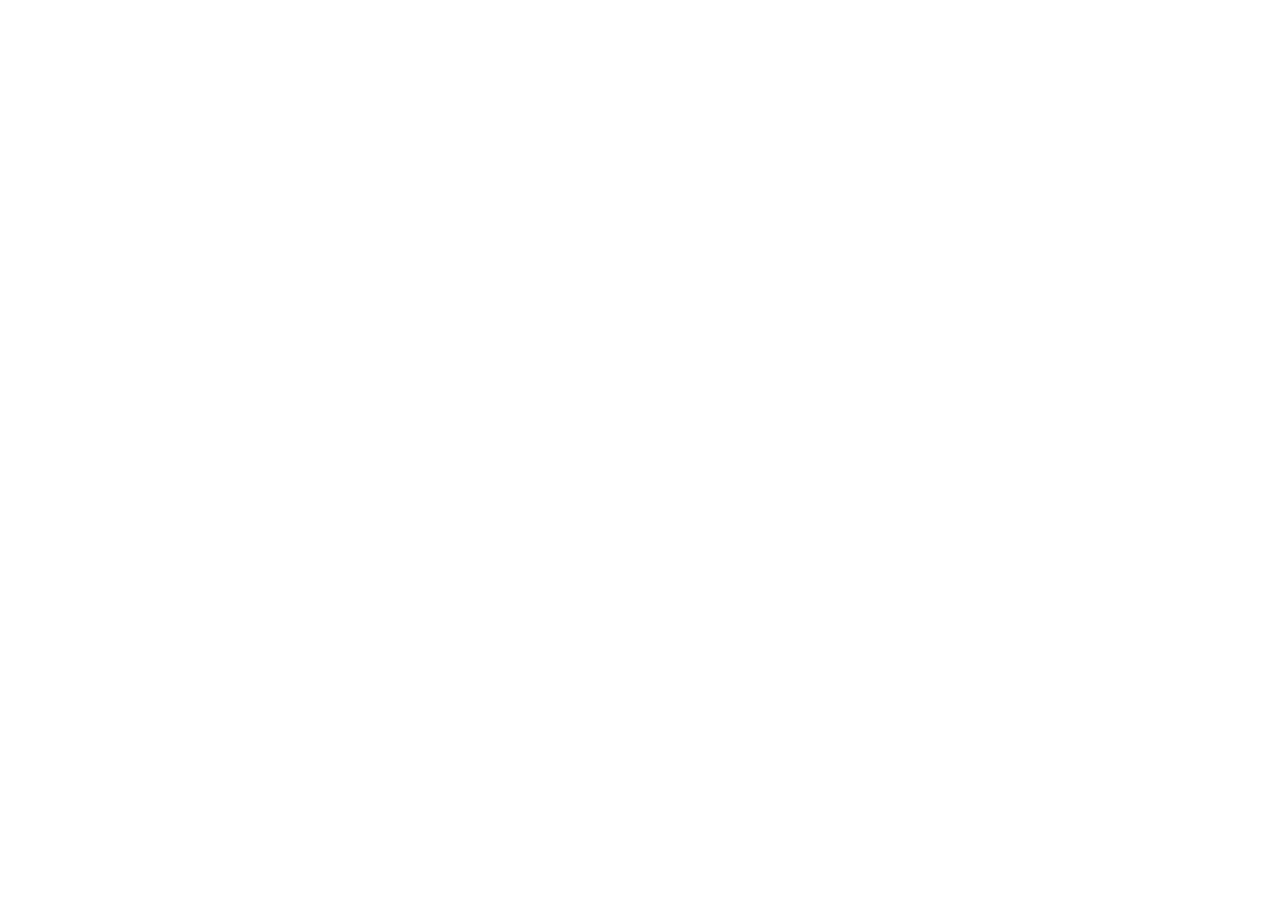
==== index.html @ fca508fa "init" ====
<!DOCTYPE html>
<html lang="en">
<head>
    <meta charset="UTF-8">
    <meta name="viewport" content="width=device-width, initial-scale=1.0">
    <title>NY Events</title>
</head>
<body>
    
</body>
</html>
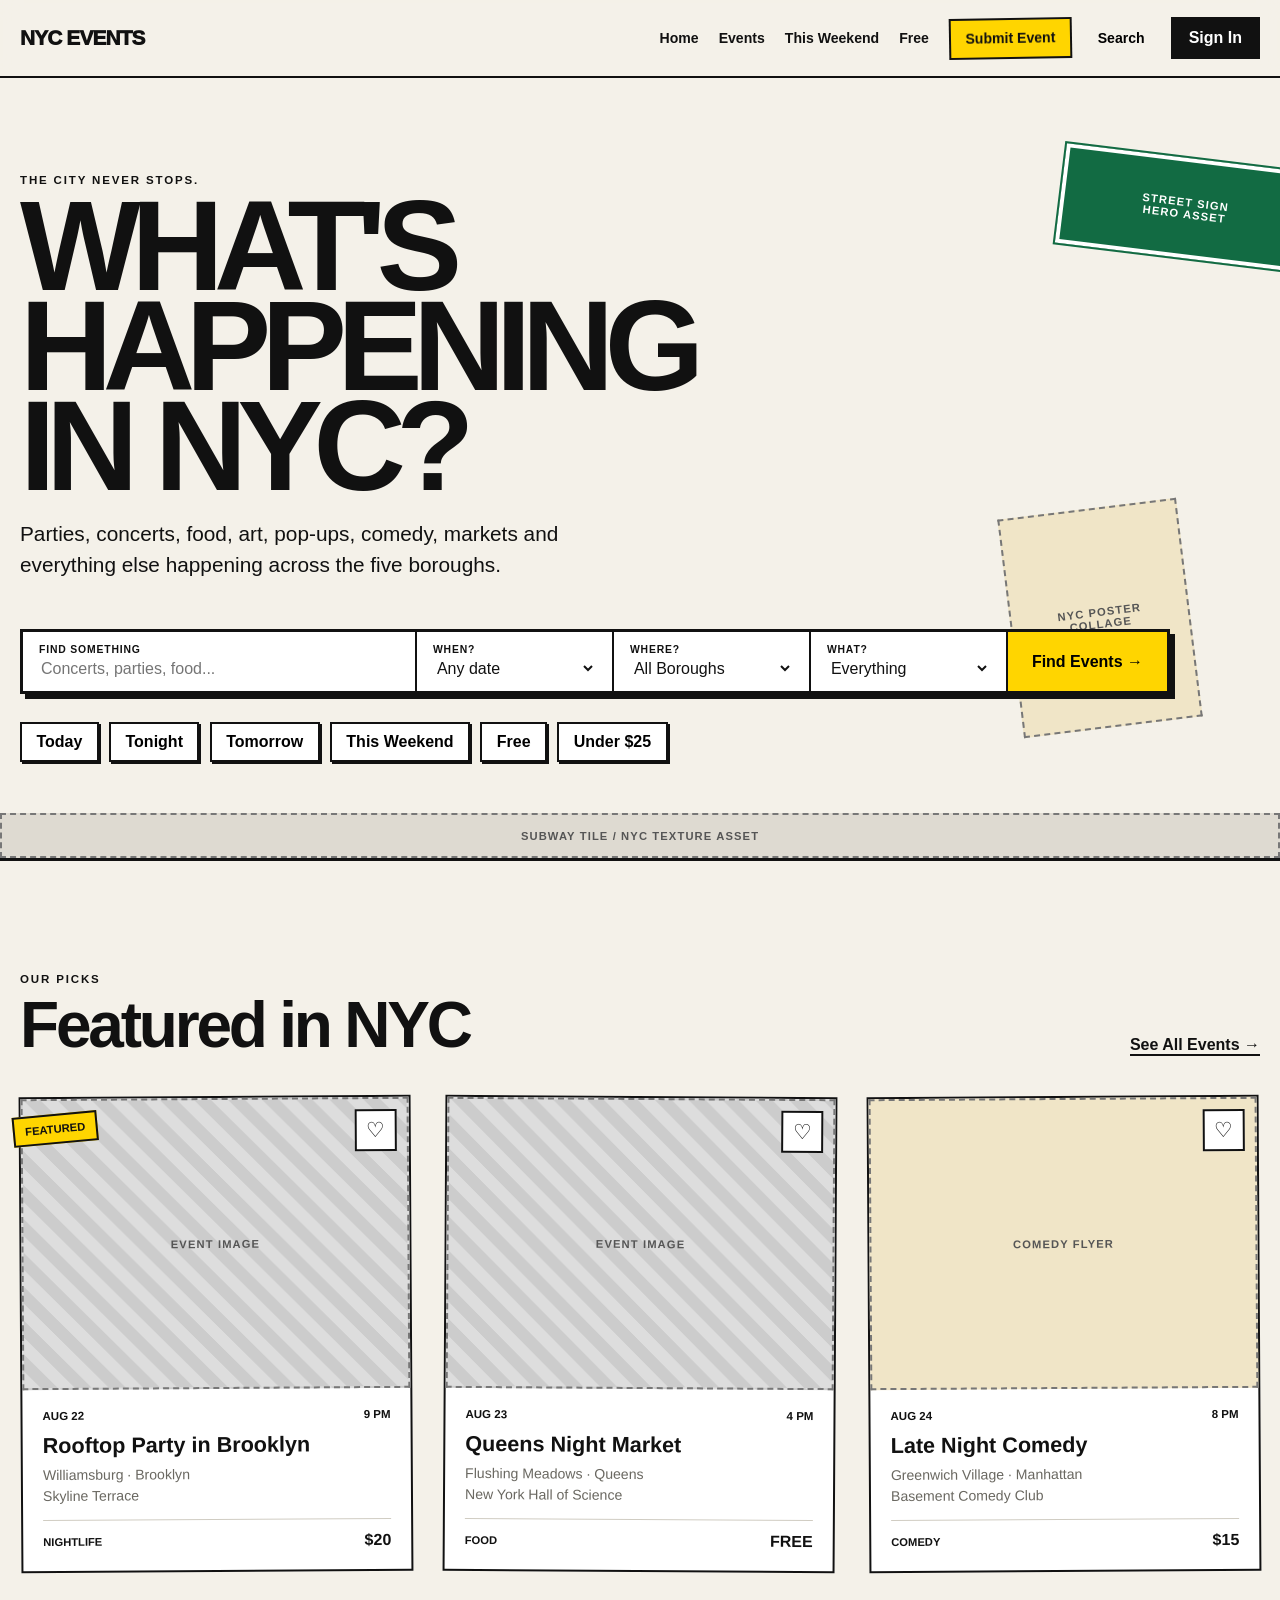
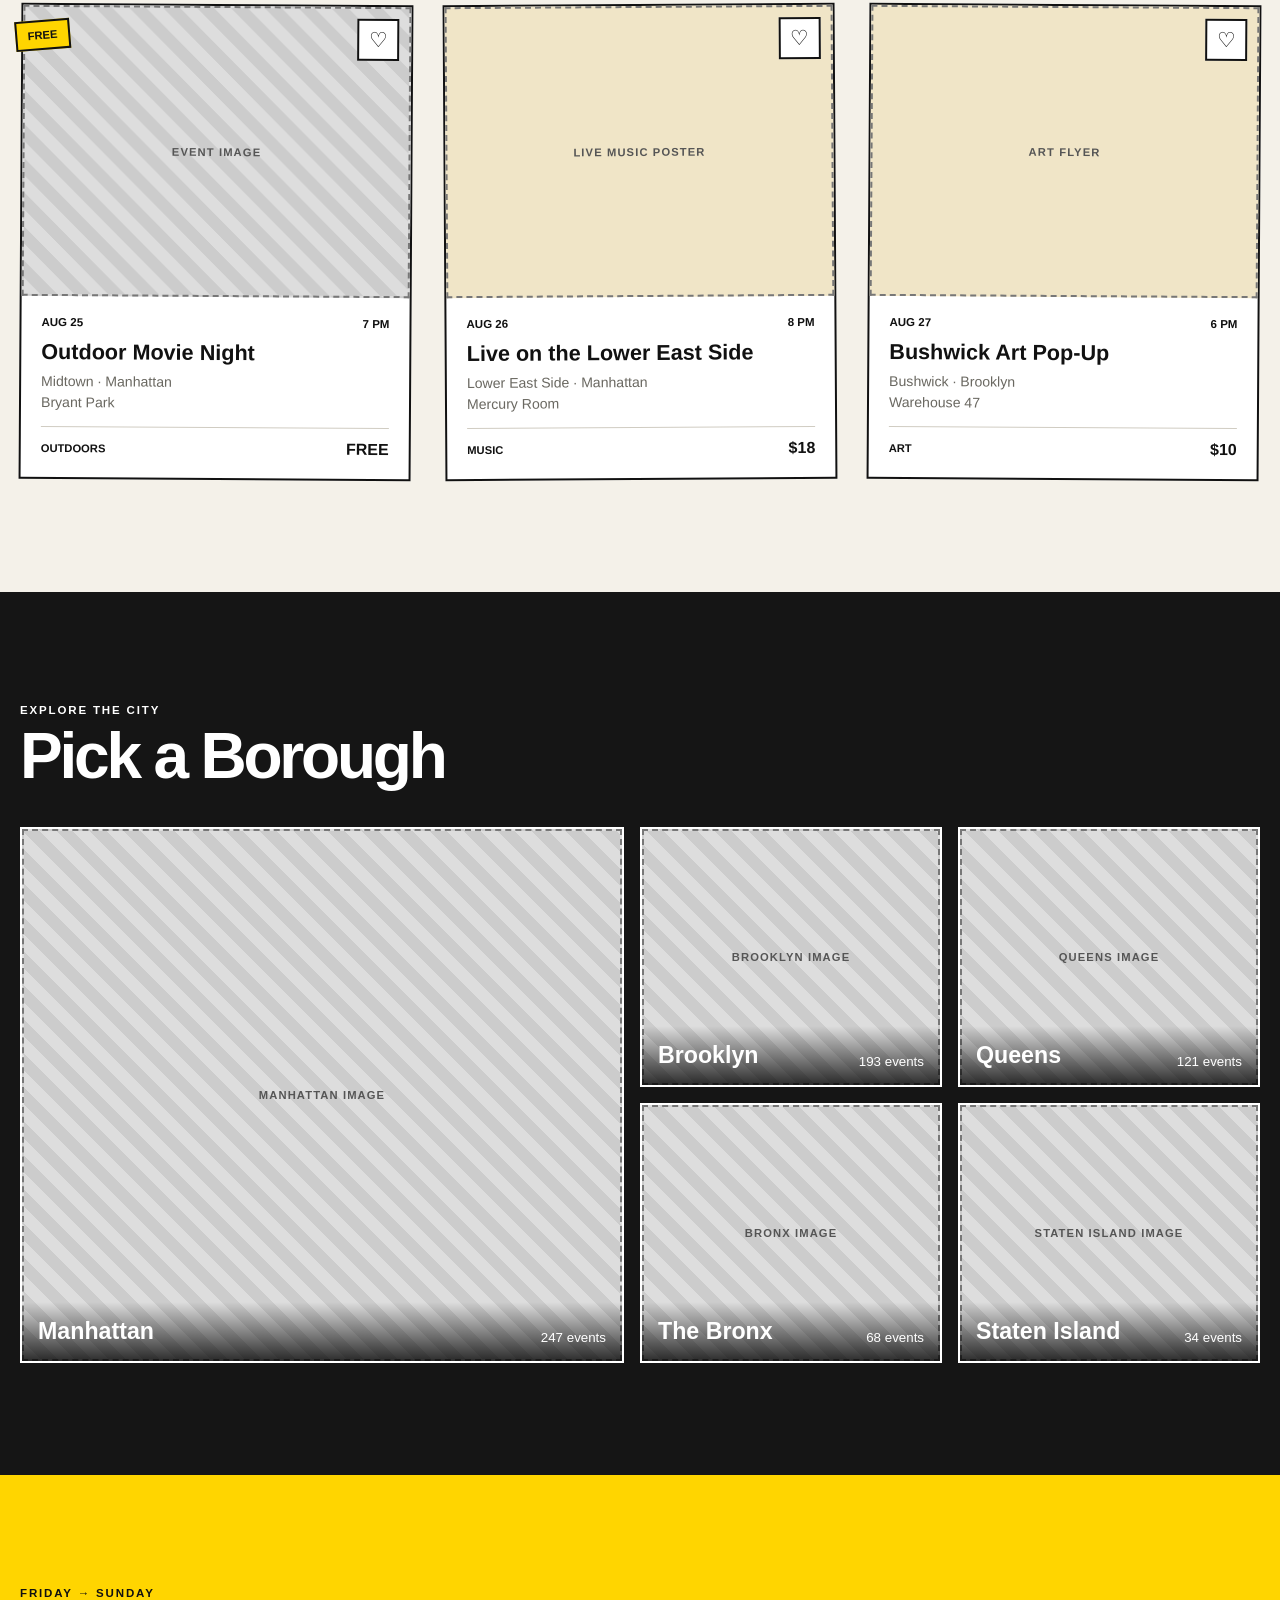
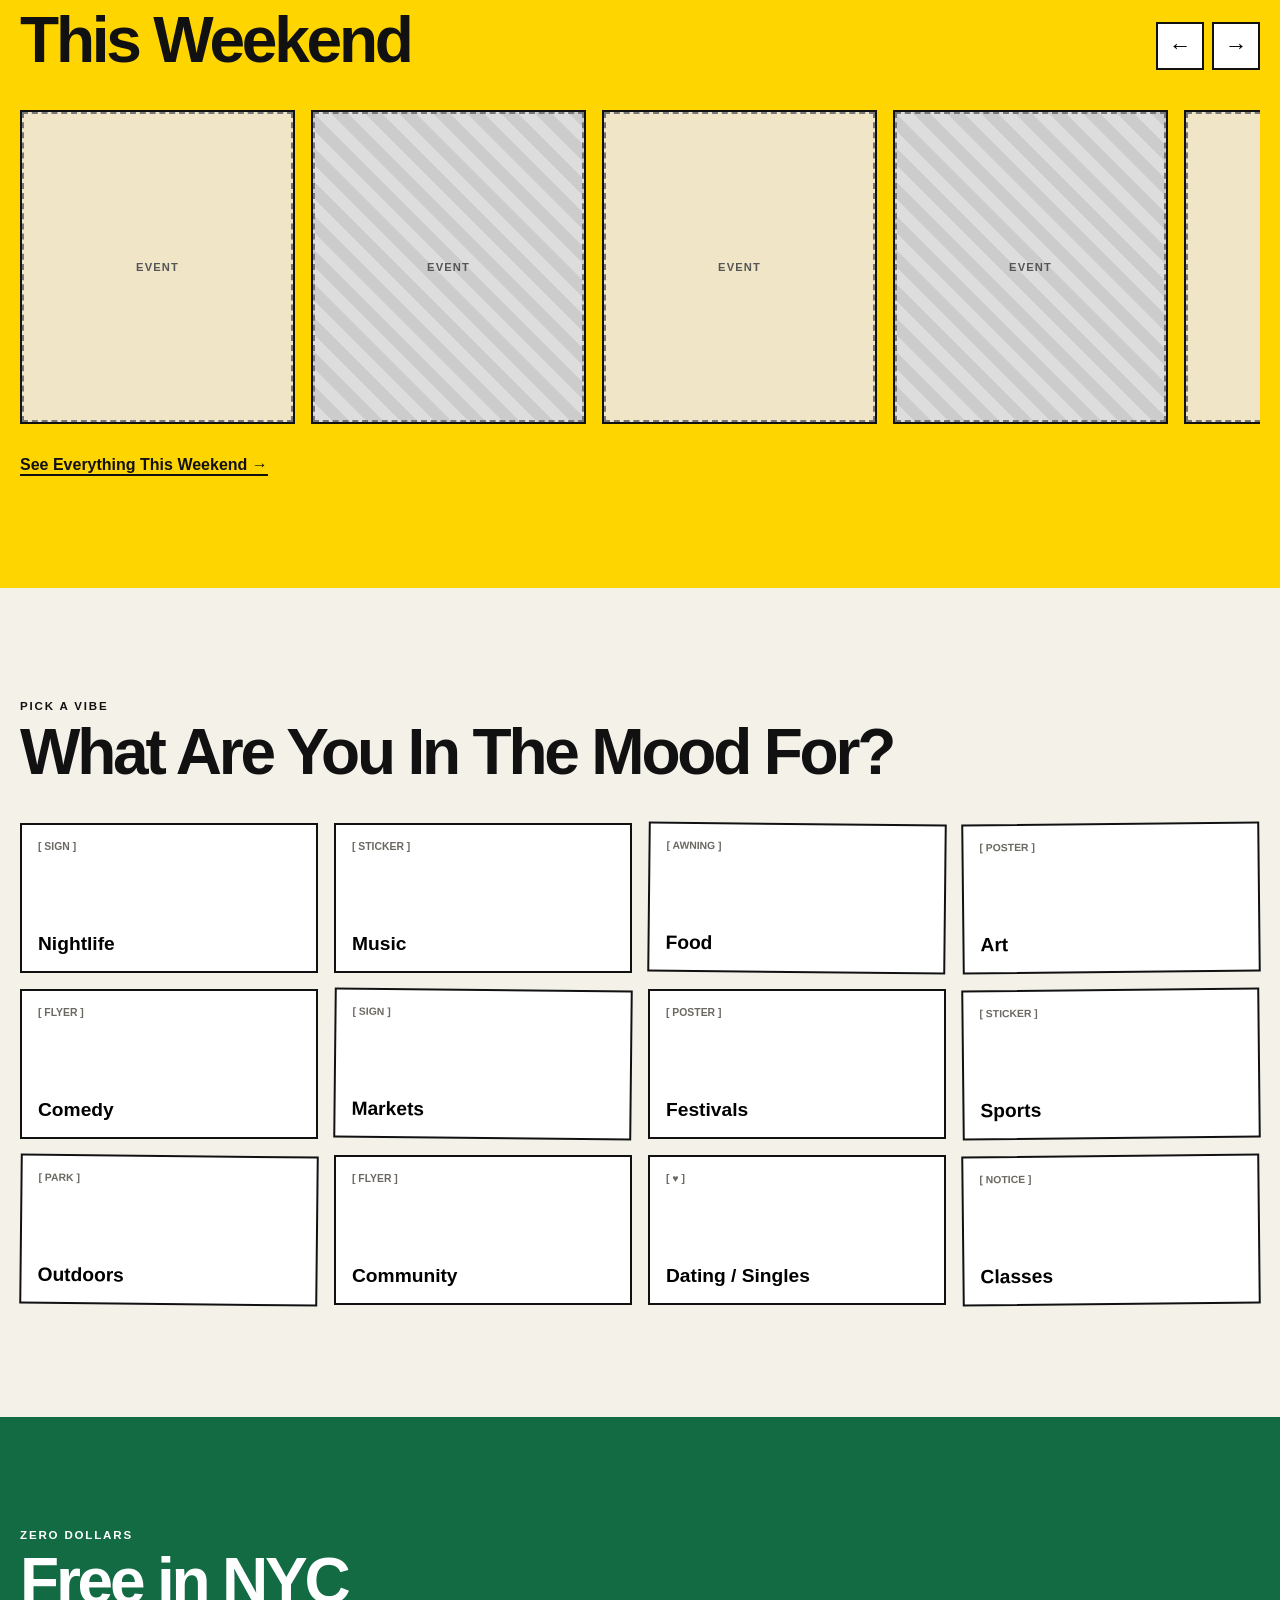
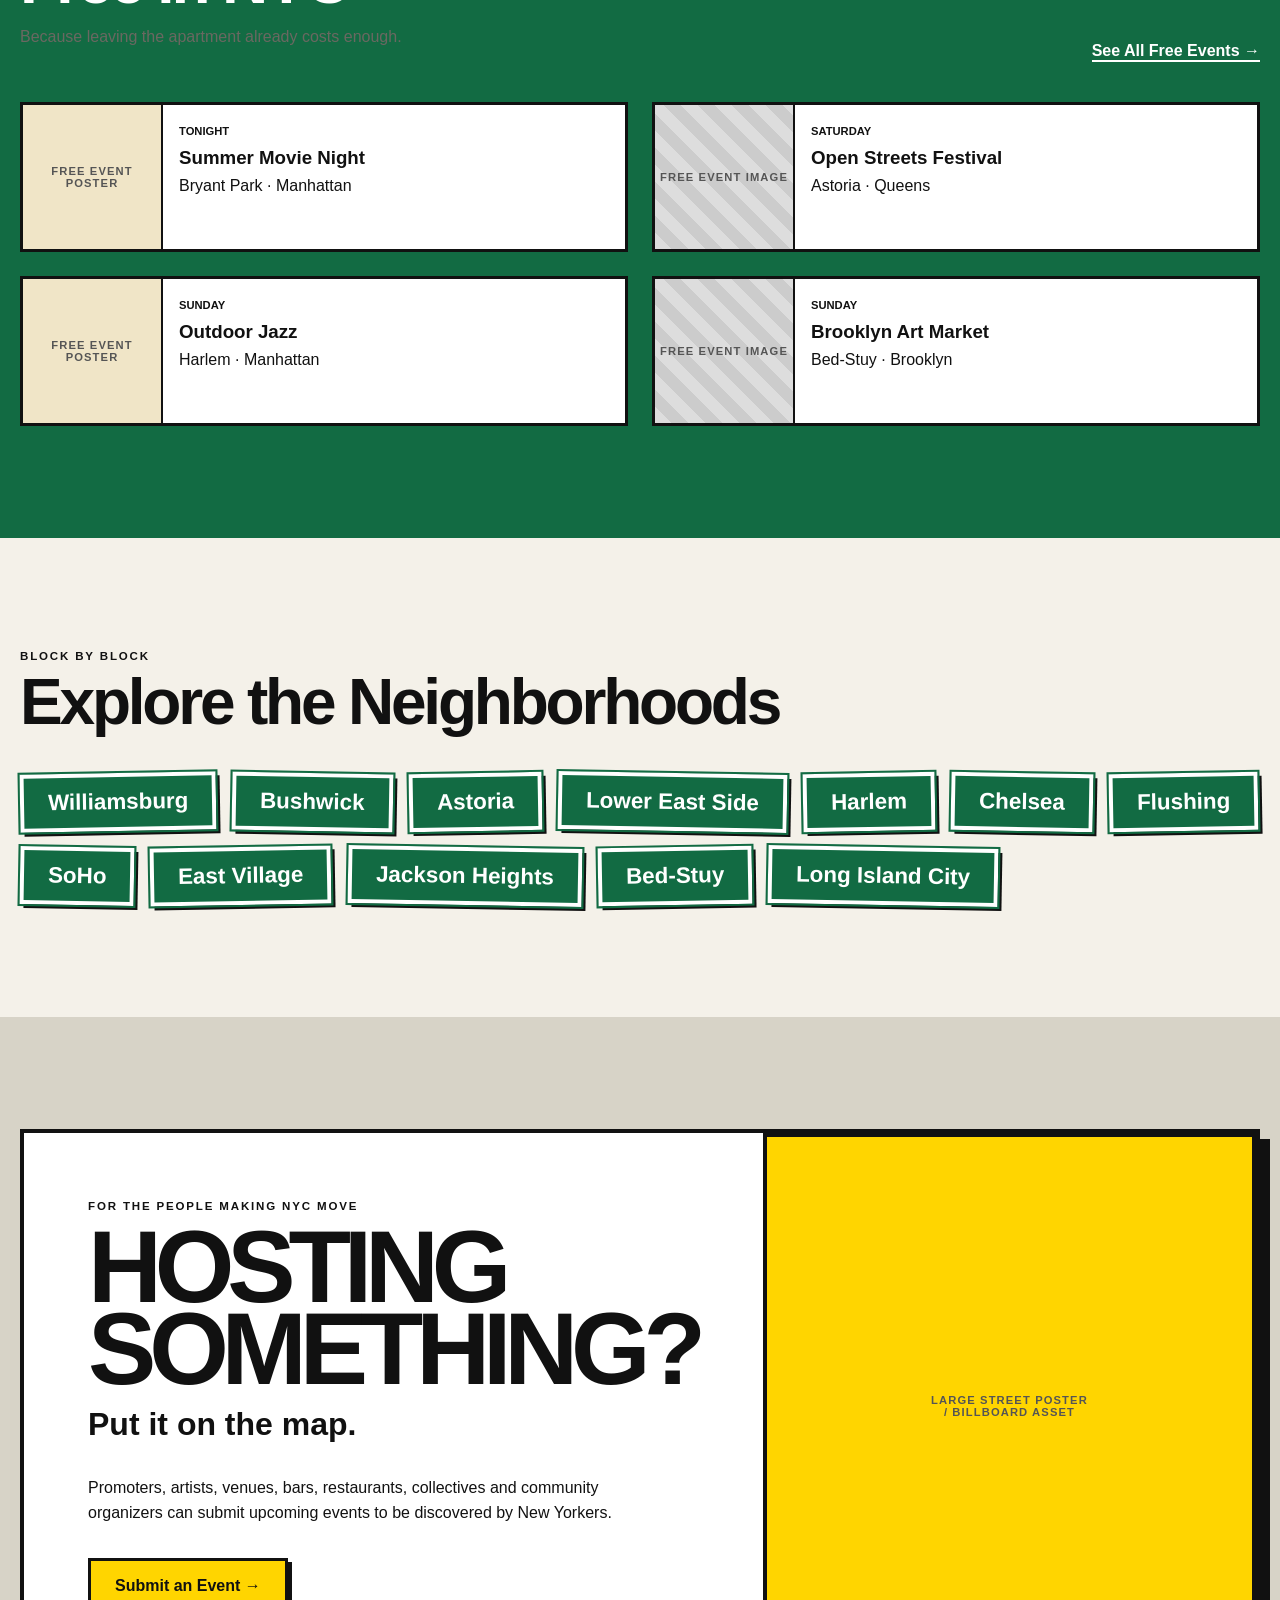
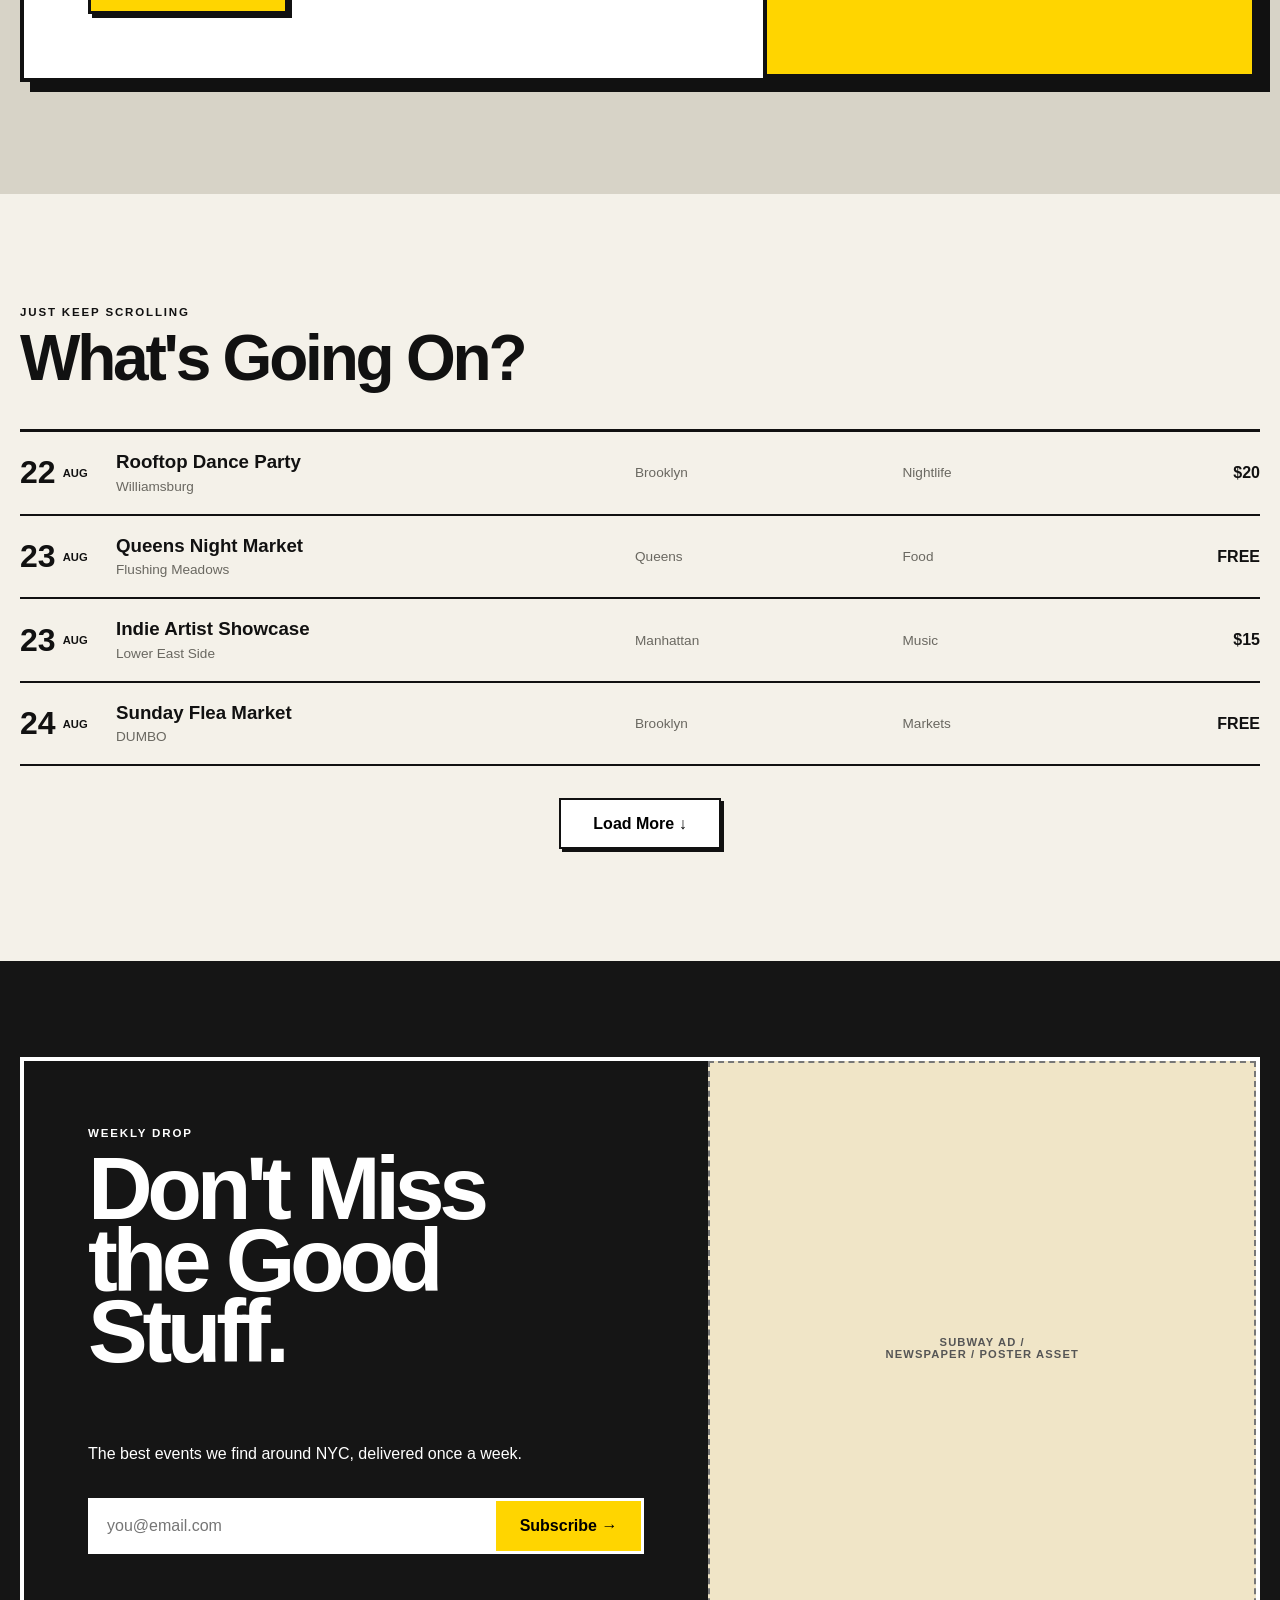
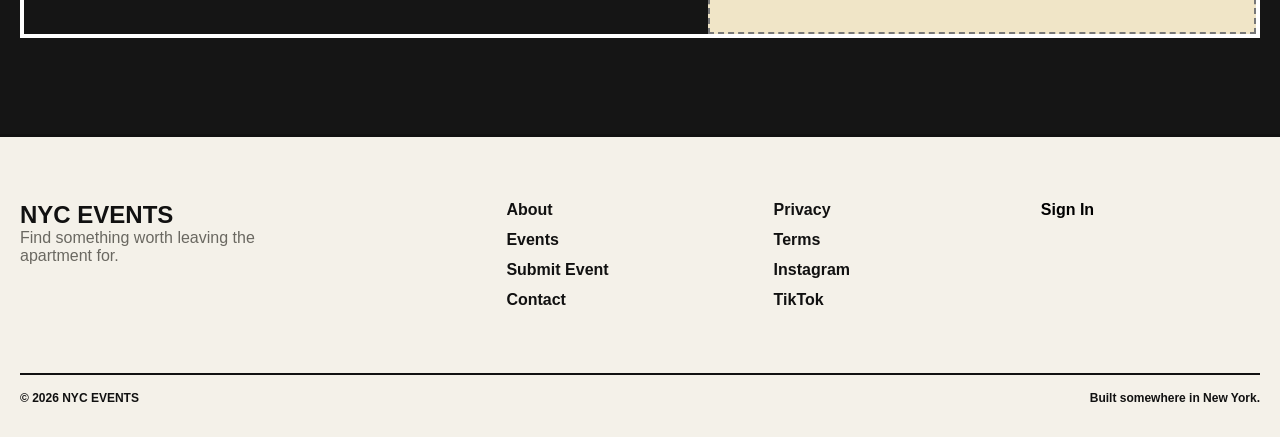
==== commit 247901a0: "wireframe v1" ====
--- a/index.html
+++ b/index.html
@@ -1,11 +1,1250 @@
 <!DOCTYPE html>
 <html lang="en">
 <head>
-    <meta charset="UTF-8">
-    <meta name="viewport" content="width=device-width, initial-scale=1.0">
-    <title>NY Events</title>
+  <meta charset="UTF-8" />
+  <meta name="viewport" content="width=device-width, initial-scale=1.0" />
+  <meta
+    name="description"
+    content="Discover events happening across New York City."
+  />
+  <title>NYC Events</title>
+
+  <link rel="stylesheet" href="styles.css" />
 </head>
+
 <body>
-    
+
+  <!-- =========================================
+       HEADER
+  ========================================== -->
+
+  <header class="site-header">
+    <div class="container header-inner">
+
+      <a href="#" class="site-name">NYC EVENTS</a>
+
+      <button
+        class="mobile-menu-toggle"
+        id="mobileMenuToggle"
+        aria-label="Open navigation"
+        aria-expanded="false"
+      >
+        ☰
+      </button>
+
+      <nav class="main-nav" id="mainNav" aria-label="Main navigation">
+        <a href="#" class="nav-link">Home</a>
+        <a href="#featured" class="nav-link">Events</a>
+        <a href="#weekend" class="nav-link">This Weekend</a>
+        <a href="#free-events" class="nav-link">Free</a>
+
+        <a href="#submit-event" class="nav-link nav-submit">
+          Submit Event
+        </a>
+
+        <button class="nav-button search-nav-button" type="button">
+          Search
+        </button>
+
+        <!-- FUTURE: Connect to Supabase authentication -->
+        <button id="signInButton" class="auth-button sign-in-button">
+          Sign In
+        </button>
+
+        <button id="logoutButton" class="auth-button logout-button hidden">
+          Log Out
+        </button>
+
+        <button
+          id="profileButton"
+          class="profile-placeholder hidden"
+          aria-label="Profile"
+        >
+          JB
+        </button>
+      </nav>
+
+    </div>
+  </header>
+
+
+  <main>
+
+    <!-- =========================================
+         HERO
+    ========================================== -->
+
+    <section class="hero">
+
+      <div class="hero-decoration hero-decoration-left">
+        <div class="asset-placeholder asset-placeholder--street-sign">
+          STREET SIGN
+          <span>HERO ASSET</span>
+        </div>
+      </div>
+
+      <div class="hero-decoration hero-decoration-right">
+        <div class="asset-placeholder asset-placeholder--poster">
+          NYC POSTER
+          <span>COLLAGE</span>
+        </div>
+      </div>
+
+      <div class="container hero-content">
+
+        <p class="eyebrow">THE CITY NEVER STOPS.</p>
+
+        <h1>What's Happening<br />in NYC?</h1>
+
+        <p class="hero-description">
+          Parties, concerts, food, art, pop-ups, comedy,
+          markets and everything else happening across
+          the five boroughs.
+        </p>
+
+        <form class="event-search" id="eventSearchForm">
+
+          <div class="search-field search-main">
+            <label for="eventSearch">Find something</label>
+
+            <input
+              type="search"
+              id="eventSearch"
+              placeholder="Concerts, parties, food..."
+            />
+          </div>
+
+          <div class="search-field">
+            <label for="dateFilter">When?</label>
+
+            <select id="dateFilter">
+              <option value="">Any date</option>
+              <option value="today">Today</option>
+              <option value="tonight">Tonight</option>
+              <option value="tomorrow">Tomorrow</option>
+              <option value="weekend">This Weekend</option>
+            </select>
+          </div>
+
+          <div class="search-field">
+            <label for="boroughFilter">Where?</label>
+
+            <select id="boroughFilter">
+              <option value="">All Boroughs</option>
+              <option value="manhattan">Manhattan</option>
+              <option value="brooklyn">Brooklyn</option>
+              <option value="queens">Queens</option>
+              <option value="bronx">The Bronx</option>
+              <option value="staten island">Staten Island</option>
+            </select>
+          </div>
+
+          <div class="search-field">
+            <label for="categoryFilter">What?</label>
+
+            <select id="categoryFilter">
+              <option value="">Everything</option>
+              <option value="music">Music</option>
+              <option value="nightlife">Nightlife</option>
+              <option value="food">Food</option>
+              <option value="art">Art</option>
+              <option value="comedy">Comedy</option>
+              <option value="markets">Markets</option>
+            </select>
+          </div>
+
+          <button class="search-submit" type="submit">
+            Find Events →
+          </button>
+
+        </form>
+
+        <div class="quick-filters" aria-label="Quick filters">
+
+          <button class="quick-filter" data-filter="today">
+            Today
+          </button>
+
+          <button class="quick-filter" data-filter="tonight">
+            Tonight
+          </button>
+
+          <button class="quick-filter" data-filter="tomorrow">
+            Tomorrow
+          </button>
+
+          <button class="quick-filter" data-filter="weekend">
+            This Weekend
+          </button>
+
+          <button class="quick-filter" data-filter="free">
+            Free
+          </button>
+
+          <button class="quick-filter" data-filter="under25">
+            Under $25
+          </button>
+
+        </div>
+
+      </div>
+
+      <div class="hero-bottom-placeholder">
+        <div class="asset-placeholder asset-placeholder--subway">
+          SUBWAY TILE / NYC TEXTURE ASSET
+        </div>
+      </div>
+
+    </section>
+
+
+    <!-- =========================================
+         FEATURED EVENTS
+    ========================================== -->
+
+    <section class="section" id="featured">
+
+      <div class="container">
+
+        <div class="section-header">
+          <div>
+            <p class="eyebrow">OUR PICKS</p>
+            <h2>Featured in NYC</h2>
+          </div>
+
+          <a href="#" class="section-link">
+            See All Events →
+          </a>
+        </div>
+
+        <div class="event-grid">
+
+          <article
+            class="event-card"
+            data-category="nightlife"
+            data-borough="brooklyn"
+          >
+
+            <div class="event-card-image">
+
+              <div class="asset-placeholder asset-placeholder--photo">
+                EVENT IMAGE
+              </div>
+
+              <span class="featured-sticker">
+                FEATURED
+              </span>
+
+              <button
+                class="save-button"
+                aria-label="Save Rooftop Party"
+              >
+                ♡
+              </button>
+
+            </div>
+
+            <div class="event-card-content">
+
+              <div class="event-date-row">
+                <span class="event-date">AUG 22</span>
+                <span class="event-time">9 PM</span>
+              </div>
+
+              <h3>Rooftop Party in Brooklyn</h3>
+
+              <p class="event-location">
+                Williamsburg · Brooklyn
+              </p>
+
+              <p class="event-venue">
+                Skyline Terrace
+              </p>
+
+              <div class="event-card-footer">
+                <span class="event-category">Nightlife</span>
+                <span class="event-price">$20</span>
+              </div>
+
+            </div>
+
+          </article>
+
+
+          <article
+            class="event-card"
+            data-category="food"
+            data-borough="queens"
+          >
+
+            <div class="event-card-image">
+
+              <div class="asset-placeholder asset-placeholder--photo">
+                EVENT IMAGE
+              </div>
+
+              <button
+                class="save-button"
+                aria-label="Save Queens Night Market"
+              >
+                ♡
+              </button>
+
+            </div>
+
+            <div class="event-card-content">
+
+              <div class="event-date-row">
+                <span class="event-date">AUG 23</span>
+                <span class="event-time">4 PM</span>
+              </div>
+
+              <h3>Queens Night Market</h3>
+
+              <p class="event-location">
+                Flushing Meadows · Queens
+              </p>
+
+              <p class="event-venue">
+                New York Hall of Science
+              </p>
+
+              <div class="event-card-footer">
+                <span class="event-category">Food</span>
+                <span class="event-price">FREE</span>
+              </div>
+
+            </div>
+
+          </article>
+
+
+          <article
+            class="event-card"
+            data-category="comedy"
+            data-borough="manhattan"
+          >
+
+            <div class="event-card-image">
+
+              <div class="asset-placeholder asset-placeholder--poster">
+                COMEDY FLYER
+              </div>
+
+              <button class="save-button" aria-label="Save Comedy Show">
+                ♡
+              </button>
+
+            </div>
+
+            <div class="event-card-content">
+
+              <div class="event-date-row">
+                <span class="event-date">AUG 24</span>
+                <span class="event-time">8 PM</span>
+              </div>
+
+              <h3>Late Night Comedy</h3>
+
+              <p class="event-location">
+                Greenwich Village · Manhattan
+              </p>
+
+              <p class="event-venue">
+                Basement Comedy Club
+              </p>
+
+              <div class="event-card-footer">
+                <span class="event-category">Comedy</span>
+                <span class="event-price">$15</span>
+              </div>
+
+            </div>
+
+          </article>
+
+
+          <article
+            class="event-card"
+            data-category="outdoors"
+            data-borough="manhattan"
+          >
+
+            <div class="event-card-image">
+
+              <div class="asset-placeholder asset-placeholder--photo">
+                EVENT IMAGE
+              </div>
+
+              <span class="featured-sticker">
+                FREE
+              </span>
+
+              <button
+                class="save-button"
+                aria-label="Save Outdoor Movie"
+              >
+                ♡
+              </button>
+
+            </div>
+
+            <div class="event-card-content">
+
+              <div class="event-date-row">
+                <span class="event-date">AUG 25</span>
+                <span class="event-time">7 PM</span>
+              </div>
+
+              <h3>Outdoor Movie Night</h3>
+
+              <p class="event-location">
+                Midtown · Manhattan
+              </p>
+
+              <p class="event-venue">
+                Bryant Park
+              </p>
+
+              <div class="event-card-footer">
+                <span class="event-category">Outdoors</span>
+                <span class="event-price">FREE</span>
+              </div>
+
+            </div>
+
+          </article>
+
+
+          <article
+            class="event-card"
+            data-category="music"
+            data-borough="manhattan"
+          >
+
+            <div class="event-card-image">
+
+              <div class="asset-placeholder asset-placeholder--poster">
+                LIVE MUSIC POSTER
+              </div>
+
+              <button
+                class="save-button"
+                aria-label="Save Live Music"
+              >
+                ♡
+              </button>
+
+            </div>
+
+            <div class="event-card-content">
+
+              <div class="event-date-row">
+                <span class="event-date">AUG 26</span>
+                <span class="event-time">8 PM</span>
+              </div>
+
+              <h3>Live on the Lower East Side</h3>
+
+              <p class="event-location">
+                Lower East Side · Manhattan
+              </p>
+
+              <p class="event-venue">
+                Mercury Room
+              </p>
+
+              <div class="event-card-footer">
+                <span class="event-category">Music</span>
+                <span class="event-price">$18</span>
+              </div>
+
+            </div>
+
+          </article>
+
+
+          <article
+            class="event-card"
+            data-category="art"
+            data-borough="brooklyn"
+          >
+
+            <div class="event-card-image">
+
+              <div class="asset-placeholder asset-placeholder--poster">
+                ART FLYER
+              </div>
+
+              <button
+                class="save-button"
+                aria-label="Save Art Pop-Up"
+              >
+                ♡
+              </button>
+
+            </div>
+
+            <div class="event-card-content">
+
+              <div class="event-date-row">
+                <span class="event-date">AUG 27</span>
+                <span class="event-time">6 PM</span>
+              </div>
+
+              <h3>Bushwick Art Pop-Up</h3>
+
+              <p class="event-location">
+                Bushwick · Brooklyn
+              </p>
+
+              <p class="event-venue">
+                Warehouse 47
+              </p>
+
+              <div class="event-card-footer">
+                <span class="event-category">Art</span>
+                <span class="event-price">$10</span>
+              </div>
+
+            </div>
+
+          </article>
+
+        </div>
+
+      </div>
+
+    </section>
+
+
+    <!-- =========================================
+         BOROUGHS
+    ========================================== -->
+
+    <section class="section borough-section">
+
+      <div class="container">
+
+        <div class="section-header">
+          <div>
+            <p class="eyebrow">EXPLORE THE CITY</p>
+            <h2>Pick a Borough</h2>
+          </div>
+        </div>
+
+        <div class="borough-grid">
+
+          <button class="borough-card" data-borough="manhattan">
+
+            <div class="asset-placeholder asset-placeholder--photo">
+              MANHATTAN IMAGE
+            </div>
+
+            <div class="borough-overlay">
+              <span>Manhattan</span>
+              <small>247 events</small>
+            </div>
+
+          </button>
+
+          <button class="borough-card" data-borough="brooklyn">
+
+            <div class="asset-placeholder asset-placeholder--photo">
+              BROOKLYN IMAGE
+            </div>
+
+            <div class="borough-overlay">
+              <span>Brooklyn</span>
+              <small>193 events</small>
+            </div>
+
+          </button>
+
+          <button class="borough-card" data-borough="queens">
+
+            <div class="asset-placeholder asset-placeholder--photo">
+              QUEENS IMAGE
+            </div>
+
+            <div class="borough-overlay">
+              <span>Queens</span>
+              <small>121 events</small>
+            </div>
+
+          </button>
+
+          <button class="borough-card" data-borough="bronx">
+
+            <div class="asset-placeholder asset-placeholder--photo">
+              BRONX IMAGE
+            </div>
+
+            <div class="borough-overlay">
+              <span>The Bronx</span>
+              <small>68 events</small>
+            </div>
+
+          </button>
+
+          <button class="borough-card" data-borough="staten island">
+
+            <div class="asset-placeholder asset-placeholder--photo">
+              STATEN ISLAND IMAGE
+            </div>
+
+            <div class="borough-overlay">
+              <span>Staten Island</span>
+              <small>34 events</small>
+            </div>
+
+          </button>
+
+        </div>
+
+      </div>
+
+    </section>
+
+
+    <!-- =========================================
+         WEEKEND
+    ========================================== -->
+
+    <section class="section weekend-section" id="weekend">
+
+      <div class="container">
+
+        <div class="section-header">
+
+          <div>
+            <p class="eyebrow">FRIDAY → SUNDAY</p>
+            <h2>This Weekend</h2>
+          </div>
+
+          <div class="carousel-controls">
+            <button
+              id="weekendPrevious"
+              aria-label="Previous events"
+            >
+              ←
+            </button>
+
+            <button
+              id="weekendNext"
+              aria-label="Next events"
+            >
+              →
+            </button>
+          </div>
+
+        </div>
+
+        <div class="weekend-carousel" id="weekendCarousel">
+
+          <article class="mini-event-card">
+            <div class="asset-placeholder asset-placeholder--poster">
+              EVENT
+            </div>
+
+            <div class="mini-event-info">
+              <span>FRI · 9 PM</span>
+              <h3>Warehouse Party</h3>
+              <p>Bushwick · $20</p>
+            </div>
+          </article>
+
+
+          <article class="mini-event-card">
+            <div class="asset-placeholder asset-placeholder--photo">
+              EVENT
+            </div>
+
+            <div class="mini-event-info">
+              <span>SAT · 2 PM</span>
+              <h3>SoHo Art Walk</h3>
+              <p>SoHo · Free</p>
+            </div>
+          </article>
+
+
+          <article class="mini-event-card">
+            <div class="asset-placeholder asset-placeholder--poster">
+              EVENT
+            </div>
+
+            <div class="mini-event-info">
+              <span>SAT · 8 PM</span>
+              <h3>Indie Night</h3>
+              <p>LES · $18</p>
+            </div>
+          </article>
+
+
+          <article class="mini-event-card">
+            <div class="asset-placeholder asset-placeholder--photo">
+              EVENT
+            </div>
+
+            <div class="mini-event-info">
+              <span>SUN · 12 PM</span>
+              <h3>Brooklyn Flea</h3>
+              <p>DUMBO · Free</p>
+            </div>
+          </article>
+
+
+          <article class="mini-event-card">
+            <div class="asset-placeholder asset-placeholder--poster">
+              EVENT
+            </div>
+
+            <div class="mini-event-info">
+              <span>SUN · 7 PM</span>
+              <h3>Comedy Underground</h3>
+              <p>Village · $12</p>
+            </div>
+          </article>
+
+
+          <article class="mini-event-card">
+            <div class="asset-placeholder asset-placeholder--photo">
+              EVENT
+            </div>
+
+            <div class="mini-event-info">
+              <span>SUN · 4 PM</span>
+              <h3>Queens Food Crawl</h3>
+              <p>Jackson Heights · $15</p>
+            </div>
+          </article>
+
+        </div>
+
+        <a href="#" class="section-link weekend-link">
+          See Everything This Weekend →
+        </a>
+
+      </div>
+
+    </section>
+
+
+    <!-- =========================================
+         CATEGORIES
+    ========================================== -->
+
+    <section class="section categories-section">
+
+      <div class="container">
+
+        <div class="section-header">
+          <div>
+            <p class="eyebrow">PICK A VIBE</p>
+            <h2>What Are You In The Mood For?</h2>
+          </div>
+        </div>
+
+        <div class="category-grid">
+
+          <button class="category-card" data-category="nightlife">
+            <span class="category-icon">[ SIGN ]</span>
+            <strong>Nightlife</strong>
+          </button>
+
+          <button class="category-card" data-category="music">
+            <span class="category-icon">[ STICKER ]</span>
+            <strong>Music</strong>
+          </button>
+
+          <button class="category-card" data-category="food">
+            <span class="category-icon">[ AWNING ]</span>
+            <strong>Food</strong>
+          </button>
+
+          <button class="category-card" data-category="art">
+            <span class="category-icon">[ POSTER ]</span>
+            <strong>Art</strong>
+          </button>
+
+          <button class="category-card" data-category="comedy">
+            <span class="category-icon">[ FLYER ]</span>
+            <strong>Comedy</strong>
+          </button>
+
+          <button class="category-card" data-category="markets">
+            <span class="category-icon">[ SIGN ]</span>
+            <strong>Markets</strong>
+          </button>
+
+          <button class="category-card" data-category="festivals">
+            <span class="category-icon">[ POSTER ]</span>
+            <strong>Festivals</strong>
+          </button>
+
+          <button class="category-card" data-category="sports">
+            <span class="category-icon">[ STICKER ]</span>
+            <strong>Sports</strong>
+          </button>
+
+          <button class="category-card" data-category="outdoors">
+            <span class="category-icon">[ PARK ]</span>
+            <strong>Outdoors</strong>
+          </button>
+
+          <button class="category-card" data-category="community">
+            <span class="category-icon">[ FLYER ]</span>
+            <strong>Community</strong>
+          </button>
+
+          <button class="category-card" data-category="dating">
+            <span class="category-icon">[ ♥ ]</span>
+            <strong>Dating / Singles</strong>
+          </button>
+
+          <button class="category-card" data-category="classes">
+            <span class="category-icon">[ NOTICE ]</span>
+            <strong>Classes</strong>
+          </button>
+
+        </div>
+
+      </div>
+
+    </section>
+
+
+    <!-- =========================================
+         FREE EVENTS
+    ========================================== -->
+
+    <section class="section free-section" id="free-events">
+
+      <div class="container">
+
+        <div class="section-header">
+
+          <div>
+            <p class="eyebrow">ZERO DOLLARS</p>
+            <h2>Free in NYC</h2>
+
+            <p class="section-description">
+              Because leaving the apartment already costs enough.
+            </p>
+          </div>
+
+          <a href="#" class="section-link">
+            See All Free Events →
+          </a>
+
+        </div>
+
+        <div class="free-event-grid">
+
+          <article class="free-event-card">
+            <div class="asset-placeholder asset-placeholder--poster">
+              FREE EVENT POSTER
+            </div>
+
+            <div>
+              <span>TONIGHT</span>
+              <h3>Summer Movie Night</h3>
+              <p>Bryant Park · Manhattan</p>
+            </div>
+          </article>
+
+          <article class="free-event-card">
+            <div class="asset-placeholder asset-placeholder--photo">
+              FREE EVENT IMAGE
+            </div>
+
+            <div>
+              <span>SATURDAY</span>
+              <h3>Open Streets Festival</h3>
+              <p>Astoria · Queens</p>
+            </div>
+          </article>
+
+          <article class="free-event-card">
+            <div class="asset-placeholder asset-placeholder--poster">
+              FREE EVENT POSTER
+            </div>
+
+            <div>
+              <span>SUNDAY</span>
+              <h3>Outdoor Jazz</h3>
+              <p>Harlem · Manhattan</p>
+            </div>
+          </article>
+
+          <article class="free-event-card">
+            <div class="asset-placeholder asset-placeholder--photo">
+              FREE EVENT IMAGE
+            </div>
+
+            <div>
+              <span>SUNDAY</span>
+              <h3>Brooklyn Art Market</h3>
+              <p>Bed-Stuy · Brooklyn</p>
+            </div>
+          </article>
+
+        </div>
+
+      </div>
+
+    </section>
+
+
+    <!-- =========================================
+         NEIGHBORHOODS
+    ========================================== -->
+
+    <section class="section neighborhood-section">
+
+      <div class="container">
+
+        <div class="section-header">
+          <div>
+            <p class="eyebrow">BLOCK BY BLOCK</p>
+            <h2>Explore the Neighborhoods</h2>
+          </div>
+        </div>
+
+        <div class="neighborhood-grid">
+
+          <button>Williamsburg</button>
+          <button>Bushwick</button>
+          <button>Astoria</button>
+          <button>Lower East Side</button>
+          <button>Harlem</button>
+          <button>Chelsea</button>
+          <button>Flushing</button>
+          <button>SoHo</button>
+          <button>East Village</button>
+          <button>Jackson Heights</button>
+          <button>Bed-Stuy</button>
+          <button>Long Island City</button>
+
+        </div>
+
+      </div>
+
+    </section>
+
+
+    <!-- =========================================
+         SUBMIT EVENT
+    ========================================== -->
+
+    <section class="section submit-section" id="submit-event">
+
+      <div class="container">
+
+        <div class="submit-poster">
+
+          <div class="submit-content">
+
+            <p class="eyebrow">FOR THE PEOPLE MAKING NYC MOVE</p>
+
+            <h2>
+              Hosting<br />
+              Something?
+            </h2>
+
+            <h3>Put it on the map.</h3>
+
+            <p>
+              Promoters, artists, venues, bars, restaurants,
+              collectives and community organizers can submit
+              upcoming events to be discovered by New Yorkers.
+            </p>
+
+            <a href="#" class="primary-cta">
+              Submit an Event →
+            </a>
+
+          </div>
+
+          <div class="submit-art">
+
+            <div class="asset-placeholder asset-placeholder--billboard">
+              LARGE STREET POSTER
+              <span>/ BILLBOARD ASSET</span>
+            </div>
+
+          </div>
+
+        </div>
+
+      </div>
+
+    </section>
+
+
+    <!-- =========================================
+         EVENT FEED
+    ========================================== -->
+
+    <section class="section feed-section">
+
+      <div class="container">
+
+        <div class="section-header">
+
+          <div>
+            <p class="eyebrow">JUST KEEP SCROLLING</p>
+            <h2>What's Going On?</h2>
+          </div>
+
+        </div>
+
+        <div class="event-feed" id="eventFeed">
+
+          <article class="feed-row">
+            <div class="feed-date">
+              <strong>22</strong>
+              <span>AUG</span>
+            </div>
+
+            <div class="feed-main">
+              <h3>Rooftop Dance Party</h3>
+              <span>Williamsburg</span>
+            </div>
+
+            <span class="feed-borough">Brooklyn</span>
+            <span class="feed-category">Nightlife</span>
+            <strong class="feed-price">$20</strong>
+          </article>
+
+
+          <article class="feed-row">
+            <div class="feed-date">
+              <strong>23</strong>
+              <span>AUG</span>
+            </div>
+
+            <div class="feed-main">
+              <h3>Queens Night Market</h3>
+              <span>Flushing Meadows</span>
+            </div>
+
+            <span class="feed-borough">Queens</span>
+            <span class="feed-category">Food</span>
+            <strong class="feed-price">FREE</strong>
+          </article>
+
+
+          <article class="feed-row">
+            <div class="feed-date">
+              <strong>23</strong>
+              <span>AUG</span>
+            </div>
+
+            <div class="feed-main">
+              <h3>Indie Artist Showcase</h3>
+              <span>Lower East Side</span>
+            </div>
+
+            <span class="feed-borough">Manhattan</span>
+            <span class="feed-category">Music</span>
+            <strong class="feed-price">$15</strong>
+          </article>
+
+
+          <article class="feed-row">
+            <div class="feed-date">
+              <strong>24</strong>
+              <span>AUG</span>
+            </div>
+
+            <div class="feed-main">
+              <h3>Sunday Flea Market</h3>
+              <span>DUMBO</span>
+            </div>
+
+            <span class="feed-borough">Brooklyn</span>
+            <span class="feed-category">Markets</span>
+            <strong class="feed-price">FREE</strong>
+          </article>
+
+
+          <!-- Hidden until "Load More" is clicked -->
+
+          <article class="feed-row feed-extra hidden">
+            <div class="feed-date">
+              <strong>25</strong>
+              <span>AUG</span>
+            </div>
+
+            <div class="feed-main">
+              <h3>Astoria Comedy Night</h3>
+              <span>Astoria</span>
+            </div>
+
+            <span class="feed-borough">Queens</span>
+            <span class="feed-category">Comedy</span>
+            <strong class="feed-price">$12</strong>
+          </article>
+
+
+          <article class="feed-row feed-extra hidden">
+            <div class="feed-date">
+              <strong>26</strong>
+              <span>AUG</span>
+            </div>
+
+            <div class="feed-main">
+              <h3>Gallery Opening</h3>
+              <span>Chelsea</span>
+            </div>
+
+            <span class="feed-borough">Manhattan</span>
+            <span class="feed-category">Art</span>
+            <strong class="feed-price">FREE</strong>
+          </article>
+
+
+          <article class="feed-row feed-extra hidden">
+            <div class="feed-date">
+              <strong>27</strong>
+              <span>AUG</span>
+            </div>
+
+            <div class="feed-main">
+              <h3>Bronx Block Party</h3>
+              <span>Mott Haven</span>
+            </div>
+
+            <span class="feed-borough">Bronx</span>
+            <span class="feed-category">Community</span>
+            <strong class="feed-price">FREE</strong>
+          </article>
+
+        </div>
+
+        <button class="load-more-button" id="loadMoreButton">
+          Load More ↓
+        </button>
+
+      </div>
+
+    </section>
+
+
+    <!-- =========================================
+         NEWSLETTER
+    ========================================== -->
+
+    <section class="newsletter-section">
+
+      <div class="container">
+
+        <div class="newsletter-poster">
+
+          <div class="newsletter-copy">
+
+            <p class="eyebrow">WEEKLY DROP</p>
+
+            <h2>Don't Miss<br />the Good Stuff.</h2>
+
+            <p>
+              The best events we find around NYC,
+              delivered once a week.
+            </p>
+
+            <form id="newsletterForm" class="newsletter-form">
+
+              <label class="sr-only" for="newsletterEmail">
+                Email Address
+              </label>
+
+              <input
+                type="email"
+                id="newsletterEmail"
+                placeholder="you@email.com"
+                required
+              />
+
+              <button type="submit">
+                Subscribe →
+              </button>
+
+            </form>
+
+            <p
+              class="form-message"
+              id="newsletterMessage"
+              aria-live="polite"
+            ></p>
+
+          </div>
+
+          <div class="newsletter-art">
+
+            <div class="asset-placeholder asset-placeholder--poster">
+              SUBWAY AD /
+              <span>NEWSPAPER / POSTER ASSET</span>
+            </div>
+
+          </div>
+
+        </div>
+
+      </div>
+
+    </section>
+
+  </main>
+
+
+  <!-- =========================================
+       FOOTER
+  ========================================== -->
+
+  <footer class="site-footer">
+
+    <div class="container footer-grid">
+
+      <div>
+        <strong class="footer-brand">NYC EVENTS</strong>
+
+        <p>
+          Find something worth leaving the apartment for.
+        </p>
+      </div>
+
+      <div class="footer-links">
+        <a href="#">About</a>
+        <a href="#featured">Events</a>
+        <a href="#submit-event">Submit Event</a>
+        <a href="#">Contact</a>
+      </div>
+
+      <div class="footer-links">
+        <a href="#">Privacy</a>
+        <a href="#">Terms</a>
+        <a href="#">Instagram</a>
+        <a href="#">TikTok</a>
+      </div>
+
+      <div class="footer-links">
+        <button id="footerSignIn">
+          Sign In
+        </button>
+      </div>
+
+    </div>
+
+    <div class="container footer-bottom">
+      <span>© 2026 NYC EVENTS</span>
+      <span>Built somewhere in New York.</span>
+    </div>
+
+  </footer>
+
+
+  <script src="script.js"></script>
+
 </body>
 </html>
--- a/styles.css
+++ b/styles.css
@@ -0,0 +1,1353 @@
+/* ===============================
+   RESET / BASE
+================================ */
+
+*,
+*::before,
+*::after {
+  box-sizing: border-box;
+}
+
+html {
+  scroll-behavior: smooth;
+}
+
+body {
+  margin: 0;
+  background: var(--background);
+  color: var(--text);
+  font-family: Arial, Helvetica, sans-serif;
+}
+
+img {
+  max-width: 100%;
+  display: block;
+}
+
+button,
+input,
+select {
+  font: inherit;
+}
+
+button,
+a {
+  -webkit-tap-highlight-color: transparent;
+}
+
+button {
+  cursor: pointer;
+}
+
+a {
+  color: inherit;
+  text-decoration: none;
+}
+
+h1,
+h2,
+h3,
+p {
+  margin-top: 0;
+}
+
+
+/* ===============================
+   VARIABLES
+================================ */
+
+:root {
+  --background: #f4f1e9;
+  --surface: #ffffff;
+  --text: #111111;
+  --muted: #6a6861;
+
+  --yellow: #ffd500;
+  --green: #126b43;
+  --orange: #ff5a1f;
+  --blue: #165dff;
+  --red: #d92d20;
+
+  --border: #111111;
+  --border-light: #d0ccc2;
+
+  --shadow: 5px 5px 0 #111111;
+
+  --container: 1240px;
+
+  --space-xs: 0.4rem;
+  --space-sm: 0.75rem;
+  --space-md: 1.25rem;
+  --space-lg: 2rem;
+  --space-xl: 4rem;
+  --space-xxl: 7rem;
+}
+
+
+/* ===============================
+   UTILITIES
+================================ */
+
+.container {
+  width: min(calc(100% - 2rem), var(--container));
+  margin-inline: auto;
+}
+
+.hidden {
+  display: none !important;
+}
+
+.sr-only {
+  position: absolute;
+  width: 1px;
+  height: 1px;
+  overflow: hidden;
+  clip: rect(0, 0, 0, 0);
+}
+
+.eyebrow {
+  margin-bottom: 0.65rem;
+  font-size: 0.72rem;
+  font-weight: 900;
+  letter-spacing: 0.16em;
+}
+
+.section {
+  padding: var(--space-xxl) 0;
+}
+
+.section-header {
+  display: flex;
+  justify-content: space-between;
+  align-items: flex-end;
+  gap: 2rem;
+  margin-bottom: 2.5rem;
+}
+
+.section-header h2 {
+  margin: 0;
+  font-size: clamp(2rem, 5vw, 4.5rem);
+  line-height: 0.95;
+  letter-spacing: -0.05em;
+}
+
+.section-description {
+  margin-top: 1rem;
+  color: var(--muted);
+}
+
+.section-link {
+  font-weight: 900;
+  border-bottom: 2px solid currentColor;
+}
+
+
+/* ===============================
+   ACCESSIBILITY
+================================ */
+
+button:focus-visible,
+a:focus-visible,
+input:focus-visible,
+select:focus-visible {
+  outline: 4px solid var(--yellow);
+  outline-offset: 3px;
+}
+
+
+/* ===============================
+   ASSET PLACEHOLDERS
+================================ */
+
+.asset-placeholder {
+  display: flex;
+  align-items: center;
+  justify-content: center;
+  flex-direction: column;
+
+  width: 100%;
+  height: 100%;
+
+  border: 2px dashed #777;
+  background:
+    repeating-linear-gradient(
+      -45deg,
+      #e9e6de,
+      #e9e6de 10px,
+      #dedad1 10px,
+      #dedad1 20px
+    );
+
+  color: #555;
+  text-align: center;
+
+  font-size: 0.7rem;
+  font-weight: 900;
+  letter-spacing: 0.1em;
+}
+
+.asset-placeholder span {
+  display: block;
+}
+
+.asset-placeholder--street-sign {
+  background: var(--green);
+  color: white;
+  border: 4px solid white;
+  outline: 2px solid var(--green);
+}
+
+.asset-placeholder--poster {
+  background: #f0e5c7;
+}
+
+.asset-placeholder--subway {
+  background: #dedad1;
+}
+
+.asset-placeholder--sticker {
+  background: var(--yellow);
+}
+
+.asset-placeholder--photo {
+  background:
+    repeating-linear-gradient(
+      45deg,
+      #ddd,
+      #ddd 12px,
+      #ccc 12px,
+      #ccc 24px
+    );
+}
+
+.asset-placeholder--billboard {
+  background: var(--yellow);
+  border: 4px solid var(--border);
+}
+
+
+/* ===============================
+   HEADER
+================================ */
+
+.site-header {
+  position: sticky;
+  top: 0;
+  z-index: 1000;
+
+  background: rgba(244, 241, 233, 0.96);
+  border-bottom: 2px solid var(--border);
+  backdrop-filter: blur(10px);
+}
+
+.header-inner {
+  min-height: 76px;
+
+  display: flex;
+  align-items: center;
+  justify-content: space-between;
+}
+
+.site-name {
+  font-weight: 1000;
+  letter-spacing: -0.04em;
+  font-size: 1.3rem;
+}
+
+.main-nav {
+  display: flex;
+  align-items: center;
+  gap: 1.25rem;
+}
+
+.nav-link,
+.nav-button {
+  font-size: 0.88rem;
+  font-weight: 800;
+}
+
+.nav-button {
+  border: 0;
+  background: transparent;
+}
+
+.nav-submit {
+  background: var(--yellow);
+  border: 2px solid var(--border);
+  padding: 0.65rem 0.9rem;
+  transform: rotate(-1deg);
+}
+
+.auth-button {
+  border: 2px solid var(--border);
+  padding: 0.65rem 1rem;
+  font-weight: 900;
+}
+
+.sign-in-button {
+  background: var(--text);
+  color: white;
+}
+
+.logout-button {
+  background: var(--red);
+  color: white;
+}
+
+.profile-placeholder {
+  width: 40px;
+  height: 40px;
+
+  border-radius: 50%;
+  border: 2px solid var(--border);
+
+  background: var(--yellow);
+  font-weight: 900;
+}
+
+.mobile-menu-toggle {
+  display: none;
+  border: 2px solid var(--border);
+  background: white;
+  padding: 0.45rem 0.7rem;
+}
+
+
+/* ===============================
+   HERO
+================================ */
+
+.hero {
+  position: relative;
+  min-height: 750px;
+
+  display: flex;
+  flex-direction: column;
+  justify-content: center;
+
+  overflow: hidden;
+  border-bottom: 3px solid var(--border);
+}
+
+.hero-content {
+  position: relative;
+  z-index: 5;
+  padding: 6rem 0;
+}
+
+.hero h1 {
+  max-width: 900px;
+
+  margin-bottom: 1.4rem;
+
+  font-size: clamp(4rem, 10vw, 9rem);
+  line-height: 0.78;
+  letter-spacing: -0.075em;
+  text-transform: uppercase;
+}
+
+.hero-description {
+  max-width: 610px;
+
+  font-size: clamp(1rem, 2vw, 1.3rem);
+  line-height: 1.5;
+}
+
+.hero-decoration {
+  position: absolute;
+  z-index: 1;
+}
+
+.hero-decoration-left {
+  top: 80px;
+  right: -30px;
+
+  width: 250px;
+  height: 100px;
+
+  transform: rotate(7deg);
+}
+
+.hero-decoration-right {
+  right: 7%;
+  bottom: 130px;
+
+  width: 180px;
+  height: 220px;
+
+  transform: rotate(-7deg);
+}
+
+.hero-bottom-placeholder {
+  position: absolute;
+  bottom: 0;
+  width: 100%;
+  height: 45px;
+}
+
+
+/* ===============================
+   SEARCH
+================================ */
+
+.event-search {
+  position: relative;
+  z-index: 10;
+
+  display: grid;
+  grid-template-columns: 2fr repeat(3, 1fr) auto;
+
+  max-width: 1150px;
+  margin-top: 3rem;
+
+  border: 3px solid var(--border);
+  background: var(--surface);
+  box-shadow: var(--shadow);
+}
+
+.search-field {
+  padding: 0.75rem 1rem;
+  border-right: 2px solid var(--border);
+}
+
+.search-field label {
+  display: block;
+
+  margin-bottom: 0.3rem;
+
+  font-size: 0.65rem;
+  font-weight: 900;
+  text-transform: uppercase;
+  letter-spacing: 0.08em;
+}
+
+.search-field input,
+.search-field select {
+  width: 100%;
+
+  border: 0;
+  background: transparent;
+
+  color: var(--text);
+  outline: 0;
+}
+
+.search-submit {
+  border: 0;
+  background: var(--yellow);
+
+  padding: 0 1.5rem;
+
+  font-weight: 900;
+}
+
+.quick-filters {
+  display: flex;
+  gap: 0.65rem;
+  flex-wrap: wrap;
+
+  margin-top: 1.75rem;
+}
+
+.quick-filter {
+  padding: 0.55rem 0.9rem;
+
+  border: 2px solid var(--border);
+
+  background: var(--surface);
+
+  font-weight: 800;
+
+  box-shadow: 2px 2px 0 var(--border);
+}
+
+.quick-filter:hover,
+.quick-filter.active {
+  background: var(--yellow);
+}
+
+
+/* ===============================
+   EVENT CARDS
+================================ */
+
+.event-grid {
+  display: grid;
+  grid-template-columns: repeat(3, 1fr);
+  gap: 2rem;
+}
+
+.event-card {
+  position: relative;
+
+  border: 2px solid var(--border);
+  background: var(--surface);
+}
+
+.event-card:nth-child(odd) {
+  transform: rotate(-0.35deg);
+}
+
+.event-card:nth-child(even) {
+  transform: rotate(0.35deg);
+}
+
+.event-card:hover {
+  transform: translateY(-5px);
+  box-shadow: var(--shadow);
+}
+
+.event-card-image {
+  position: relative;
+  aspect-ratio: 4 / 3;
+}
+
+.featured-sticker {
+  position: absolute;
+  left: -8px;
+  top: 15px;
+
+  padding: 0.45rem 0.65rem;
+
+  border: 2px solid var(--border);
+
+  background: var(--yellow);
+
+  font-weight: 900;
+  font-size: 0.7rem;
+
+  transform: rotate(-5deg);
+}
+
+.save-button {
+  position: absolute;
+  right: 12px;
+  top: 12px;
+
+  width: 42px;
+  height: 42px;
+
+  border: 2px solid var(--border);
+
+  background: white;
+
+  font-size: 1.3rem;
+}
+
+.save-button.saved {
+  background: var(--yellow);
+}
+
+.event-card-content {
+  padding: 1.25rem;
+}
+
+.event-date-row {
+  display: flex;
+  justify-content: space-between;
+
+  margin-bottom: 0.8rem;
+
+  font-size: 0.72rem;
+  font-weight: 900;
+}
+
+.event-card h3 {
+  margin-bottom: 0.6rem;
+
+  font-size: 1.35rem;
+  line-height: 1.05;
+}
+
+.event-location,
+.event-venue {
+  margin-bottom: 0.3rem;
+  color: var(--muted);
+  font-size: 0.88rem;
+}
+
+.event-card-footer {
+  display: flex;
+  align-items: center;
+  justify-content: space-between;
+
+  margin-top: 1rem;
+  padding-top: 0.75rem;
+
+  border-top: 1px solid var(--border-light);
+}
+
+.event-category {
+  font-size: 0.7rem;
+  font-weight: 900;
+  text-transform: uppercase;
+}
+
+.event-price {
+  font-weight: 900;
+}
+
+
+/* ===============================
+   BOROUGHS
+================================ */
+
+.borough-section {
+  background: #151515;
+  color: white;
+}
+
+.borough-grid {
+  display: grid;
+  grid-template-columns: 2fr 1fr 1fr;
+  grid-template-rows: repeat(2, 260px);
+  gap: 1rem;
+}
+
+.borough-card {
+  position: relative;
+
+  padding: 0;
+
+  overflow: hidden;
+
+  border: 2px solid white;
+
+  color: white;
+  text-align: left;
+}
+
+.borough-card:first-child {
+  grid-row: span 2;
+}
+
+.borough-overlay {
+  position: absolute;
+  inset: auto 0 0;
+
+  display: flex;
+  justify-content: space-between;
+  align-items: flex-end;
+
+  padding: 1rem;
+
+  background:
+    linear-gradient(
+      transparent,
+      rgba(0, 0, 0, 0.8)
+    );
+}
+
+.borough-overlay span {
+  font-size: 1.45rem;
+  font-weight: 900;
+}
+
+
+/* ===============================
+   WEEKEND
+================================ */
+
+.weekend-section {
+  background: var(--yellow);
+}
+
+.carousel-controls {
+  display: flex;
+  gap: 0.5rem;
+}
+
+.carousel-controls button {
+  width: 48px;
+  height: 48px;
+
+  border: 2px solid var(--border);
+  background: white;
+
+  font-size: 1.4rem;
+}
+
+.weekend-carousel {
+  display: flex;
+  gap: 1rem;
+
+  overflow-x: auto;
+
+  scroll-behavior: smooth;
+  scroll-snap-type: x mandatory;
+
+  scrollbar-width: none;
+}
+
+.weekend-carousel::-webkit-scrollbar {
+  display: none;
+}
+
+.mini-event-card {
+  flex: 0 0 275px;
+
+  scroll-snap-align: start;
+
+  border: 2px solid var(--border);
+
+  background: white;
+}
+
+.mini-event-card > .asset-placeholder {
+  aspect-ratio: 4 / 3;
+}
+
+.mini-event-info {
+  padding: 1rem;
+}
+
+.mini-event-info span {
+  font-size: 0.7rem;
+  font-weight: 900;
+}
+
+.mini-event-info h3 {
+  margin: 0.5rem 0;
+}
+
+.mini-event-info p {
+  margin: 0;
+  color: var(--muted);
+}
+
+.weekend-link {
+  display: inline-block;
+  margin-top: 2rem;
+}
+
+
+/* ===============================
+   CATEGORIES
+================================ */
+
+.category-grid {
+  display: grid;
+  grid-template-columns: repeat(4, 1fr);
+  gap: 1rem;
+}
+
+.category-card {
+  min-height: 150px;
+
+  display: flex;
+  flex-direction: column;
+  justify-content: space-between;
+  align-items: flex-start;
+
+  padding: 1rem;
+
+  border: 2px solid var(--border);
+
+  background: white;
+
+  text-align: left;
+
+  transition: 0.15s ease;
+}
+
+.category-card:nth-child(3n) {
+  transform: rotate(0.6deg);
+}
+
+.category-card:nth-child(4n) {
+  transform: rotate(-0.6deg);
+}
+
+.category-card:hover {
+  background: var(--yellow);
+  box-shadow: var(--shadow);
+}
+
+.category-icon {
+  font-size: 0.65rem;
+  font-weight: 900;
+  color: var(--muted);
+}
+
+.category-card strong {
+  font-size: 1.2rem;
+}
+
+
+/* ===============================
+   FREE EVENTS
+================================ */
+
+.free-section {
+  background: var(--green);
+  color: white;
+}
+
+.free-event-grid {
+  display: grid;
+  grid-template-columns: repeat(2, 1fr);
+  gap: 1.5rem;
+}
+
+.free-event-card {
+  display: grid;
+  grid-template-columns: 140px 1fr;
+
+  min-height: 150px;
+
+  background: white;
+  color: var(--text);
+
+  border: 3px solid var(--border);
+}
+
+.free-event-card > .asset-placeholder {
+  border: 0;
+  border-right: 2px solid var(--border);
+}
+
+.free-event-card > div:last-child {
+  padding: 1rem;
+}
+
+.free-event-card span {
+  font-size: 0.7rem;
+  font-weight: 900;
+}
+
+.free-event-card h3 {
+  margin: 0.5rem 0;
+}
+
+
+/* ===============================
+   NEIGHBORHOODS
+================================ */
+
+.neighborhood-grid {
+  display: flex;
+  flex-wrap: wrap;
+  gap: 1rem;
+}
+
+.neighborhood-grid button {
+  border: 4px solid white;
+  outline: 2px solid var(--green);
+
+  background: var(--green);
+  color: white;
+
+  padding: 0.75rem 1.5rem;
+
+  font-size: clamp(1rem, 2vw, 1.4rem);
+  font-weight: 900;
+
+  box-shadow: 4px 4px 0 #111;
+}
+
+.neighborhood-grid button:nth-child(even) {
+  transform: rotate(1deg);
+}
+
+.neighborhood-grid button:nth-child(odd) {
+  transform: rotate(-1deg);
+}
+
+
+/* ===============================
+   SUBMIT EVENT
+================================ */
+
+.submit-section {
+  background: #d7d3c7;
+}
+
+.submit-poster {
+  display: grid;
+  grid-template-columns: 1fr 1fr;
+
+  border: 4px solid var(--border);
+
+  background: white;
+
+  box-shadow: 10px 10px 0 var(--border);
+}
+
+.submit-content {
+  padding: clamp(2rem, 5vw, 5rem);
+}
+
+.submit-content h2 {
+  margin-bottom: 1rem;
+
+  font-size: clamp(4rem, 8vw, 8rem);
+  line-height: 0.8;
+  letter-spacing: -0.07em;
+  text-transform: uppercase;
+}
+
+.submit-content h3 {
+  font-size: 2rem;
+}
+
+.submit-content p {
+  max-width: 550px;
+  line-height: 1.6;
+}
+
+.primary-cta {
+  display: inline-block;
+
+  margin-top: 1rem;
+
+  padding: 1rem 1.5rem;
+
+  border: 3px solid var(--border);
+
+  background: var(--yellow);
+
+  font-weight: 900;
+
+  box-shadow: 4px 4px 0 var(--border);
+}
+
+.submit-art {
+  min-height: 500px;
+}
+
+
+/* ===============================
+   EVENT FEED
+================================ */
+
+.event-feed {
+  border-top: 3px solid var(--border);
+}
+
+.feed-row {
+  display: grid;
+  grid-template-columns: 80px 2fr 1fr 1fr 90px;
+  align-items: center;
+  gap: 1rem;
+
+  padding: 1.2rem 0;
+
+  border-bottom: 2px solid var(--border);
+}
+
+.feed-date {
+  display: flex;
+  align-items: center;
+  gap: 0.45rem;
+}
+
+.feed-date strong {
+  font-size: 2rem;
+}
+
+.feed-date span {
+  font-size: 0.7rem;
+  font-weight: 900;
+}
+
+.feed-main h3 {
+  margin: 0 0 0.2rem;
+}
+
+.feed-main span,
+.feed-borough,
+.feed-category {
+  color: var(--muted);
+  font-size: 0.85rem;
+}
+
+.feed-price {
+  text-align: right;
+}
+
+.load-more-button {
+  display: block;
+
+  margin: 2rem auto 0;
+
+  padding: 0.9rem 2rem;
+
+  border: 2px solid var(--border);
+
+  background: white;
+
+  font-weight: 900;
+
+  box-shadow: 3px 3px 0 var(--border);
+}
+
+
+/* ===============================
+   NEWSLETTER
+================================ */
+
+.newsletter-section {
+  padding: 6rem 0;
+  background: #151515;
+  color: white;
+}
+
+.newsletter-poster {
+  display: grid;
+  grid-template-columns: 1fr 0.8fr;
+
+  border: 4px solid white;
+}
+
+.newsletter-copy {
+  padding: clamp(2rem, 5vw, 5rem);
+}
+
+.newsletter-copy h2 {
+  font-size: clamp(3.5rem, 7vw, 7rem);
+  line-height: 0.8;
+  letter-spacing: -0.06em;
+}
+
+.newsletter-copy > p {
+  max-width: 500px;
+  line-height: 1.5;
+}
+
+.newsletter-art {
+  min-height: 400px;
+}
+
+.newsletter-form {
+  display: flex;
+
+  max-width: 560px;
+
+  margin-top: 2rem;
+
+  border: 3px solid white;
+}
+
+.newsletter-form input {
+  flex: 1;
+
+  min-width: 0;
+
+  border: 0;
+  padding: 1rem;
+
+  outline: none;
+}
+
+.newsletter-form button {
+  border: 0;
+
+  padding: 0 1.5rem;
+
+  background: var(--yellow);
+
+  font-weight: 900;
+}
+
+.form-message {
+  margin-top: 1rem;
+  font-weight: 700;
+}
+
+
+/* ===============================
+   FOOTER
+================================ */
+
+.site-footer {
+  padding: 4rem 0 2rem;
+
+  background: var(--background);
+
+  border-top: 3px solid var(--border);
+}
+
+.footer-grid {
+  display: grid;
+  grid-template-columns: 2fr repeat(3, 1fr);
+  gap: 3rem;
+}
+
+.footer-brand {
+  font-size: 1.5rem;
+}
+
+.footer-grid p {
+  max-width: 300px;
+  color: var(--muted);
+}
+
+.footer-links {
+  display: flex;
+  flex-direction: column;
+  align-items: flex-start;
+  gap: 0.75rem;
+}
+
+.footer-links a,
+.footer-links button {
+  font-weight: 700;
+}
+
+.footer-links button {
+  border: 0;
+  padding: 0;
+  background: transparent;
+}
+
+.footer-bottom {
+  display: flex;
+  justify-content: space-between;
+
+  margin-top: 4rem;
+  padding-top: 1rem;
+
+  border-top: 2px solid var(--border);
+
+  font-size: 0.75rem;
+  font-weight: 700;
+}
+
+
+/* ===============================
+   TABLET
+================================ */
+
+@media (max-width: 1000px) {
+
+  .event-search {
+    grid-template-columns: repeat(2, 1fr);
+  }
+
+  .search-main {
+    grid-column: span 2;
+  }
+
+  .search-field {
+    border-bottom: 2px solid var(--border);
+  }
+
+  .search-submit {
+    min-height: 65px;
+  }
+
+  .event-grid {
+    grid-template-columns: repeat(2, 1fr);
+  }
+
+  .category-grid {
+    grid-template-columns: repeat(3, 1fr);
+  }
+
+  .borough-grid {
+    grid-template-columns: repeat(2, 1fr);
+    grid-template-rows: repeat(3, 220px);
+  }
+
+  .borough-card:first-child {
+    grid-row: auto;
+    grid-column: span 2;
+  }
+
+  .submit-poster,
+  .newsletter-poster {
+    grid-template-columns: 1fr;
+  }
+
+  .submit-art,
+  .newsletter-art {
+    min-height: 300px;
+  }
+
+}
+
+
+/* ===============================
+   MOBILE NAVIGATION
+================================ */
+
+@media (max-width: 850px) {
+
+  .mobile-menu-toggle {
+    display: block;
+  }
+
+  .main-nav {
+    position: absolute;
+
+    top: 76px;
+    left: 0;
+    right: 0;
+
+    display: none;
+    flex-direction: column;
+    align-items: stretch;
+
+    padding: 1.5rem;
+
+    background: var(--background);
+
+    border-bottom: 3px solid var(--border);
+  }
+
+  .main-nav.open {
+    display: flex;
+  }
+
+  .nav-link,
+  .nav-button,
+  .auth-button {
+    width: 100%;
+    padding: 0.8rem;
+
+    border: 2px solid var(--border);
+
+    text-align: left;
+  }
+
+}
+
+
+/* ===============================
+   MOBILE
+================================ */
+
+@media (max-width: 700px) {
+
+  :root {
+    --space-xxl: 4.5rem;
+  }
+
+  .section-header {
+    display: block;
+  }
+
+  .section-link {
+    display: inline-block;
+    margin-top: 1.2rem;
+  }
+
+  .hero {
+    min-height: auto;
+  }
+
+  .hero-content {
+    padding: 5rem 0 7rem;
+  }
+
+  .hero h1 {
+    font-size: clamp(3.8rem, 18vw, 7rem);
+  }
+
+  .hero-decoration-left {
+    top: 20px;
+    right: -50px;
+
+    width: 160px;
+    height: 65px;
+  }
+
+  .hero-decoration-right {
+    display: none;
+  }
+
+  .event-search {
+    display: block;
+  }
+
+  .search-field {
+    border-right: 0;
+    border-bottom: 2px solid var(--border);
+  }
+
+  .search-submit {
+    width: 100%;
+    padding: 1rem;
+  }
+
+  .event-grid {
+    grid-template-columns: 1fr;
+  }
+
+  .borough-grid {
+    display: flex;
+    overflow-x: auto;
+  }
+
+  .borough-card,
+  .borough-card:first-child {
+    flex: 0 0 80%;
+    height: 300px;
+  }
+
+  .category-grid {
+    grid-template-columns: repeat(2, 1fr);
+  }
+
+  .free-event-grid {
+    grid-template-columns: 1fr;
+  }
+
+  .feed-row {
+    grid-template-columns: 60px 1fr auto;
+  }
+
+  .feed-borough,
+  .feed-category {
+    display: none;
+  }
+
+  .newsletter-form {
+    display: block;
+  }
+
+  .newsletter-form input,
+  .newsletter-form button {
+    width: 100%;
+    min-height: 55px;
+  }
+
+  .footer-grid {
+    grid-template-columns: repeat(2, 1fr);
+  }
+
+  .footer-grid > div:first-child {
+    grid-column: span 2;
+  }
+
+  .footer-bottom {
+    display: block;
+  }
+
+  .footer-bottom span {
+    display: block;
+    margin-bottom: 0.5rem;
+  }
+
+}
+
+
+/* ===============================
+   SMALL MOBILE
+================================ */
+
+@media (max-width: 450px) {
+
+  .category-grid {
+    grid-template-columns: 1fr 1fr;
+  }
+
+  .category-card {
+    min-height: 120px;
+  }
+
+  .free-event-card {
+    grid-template-columns: 110px 1fr;
+  }
+
+}
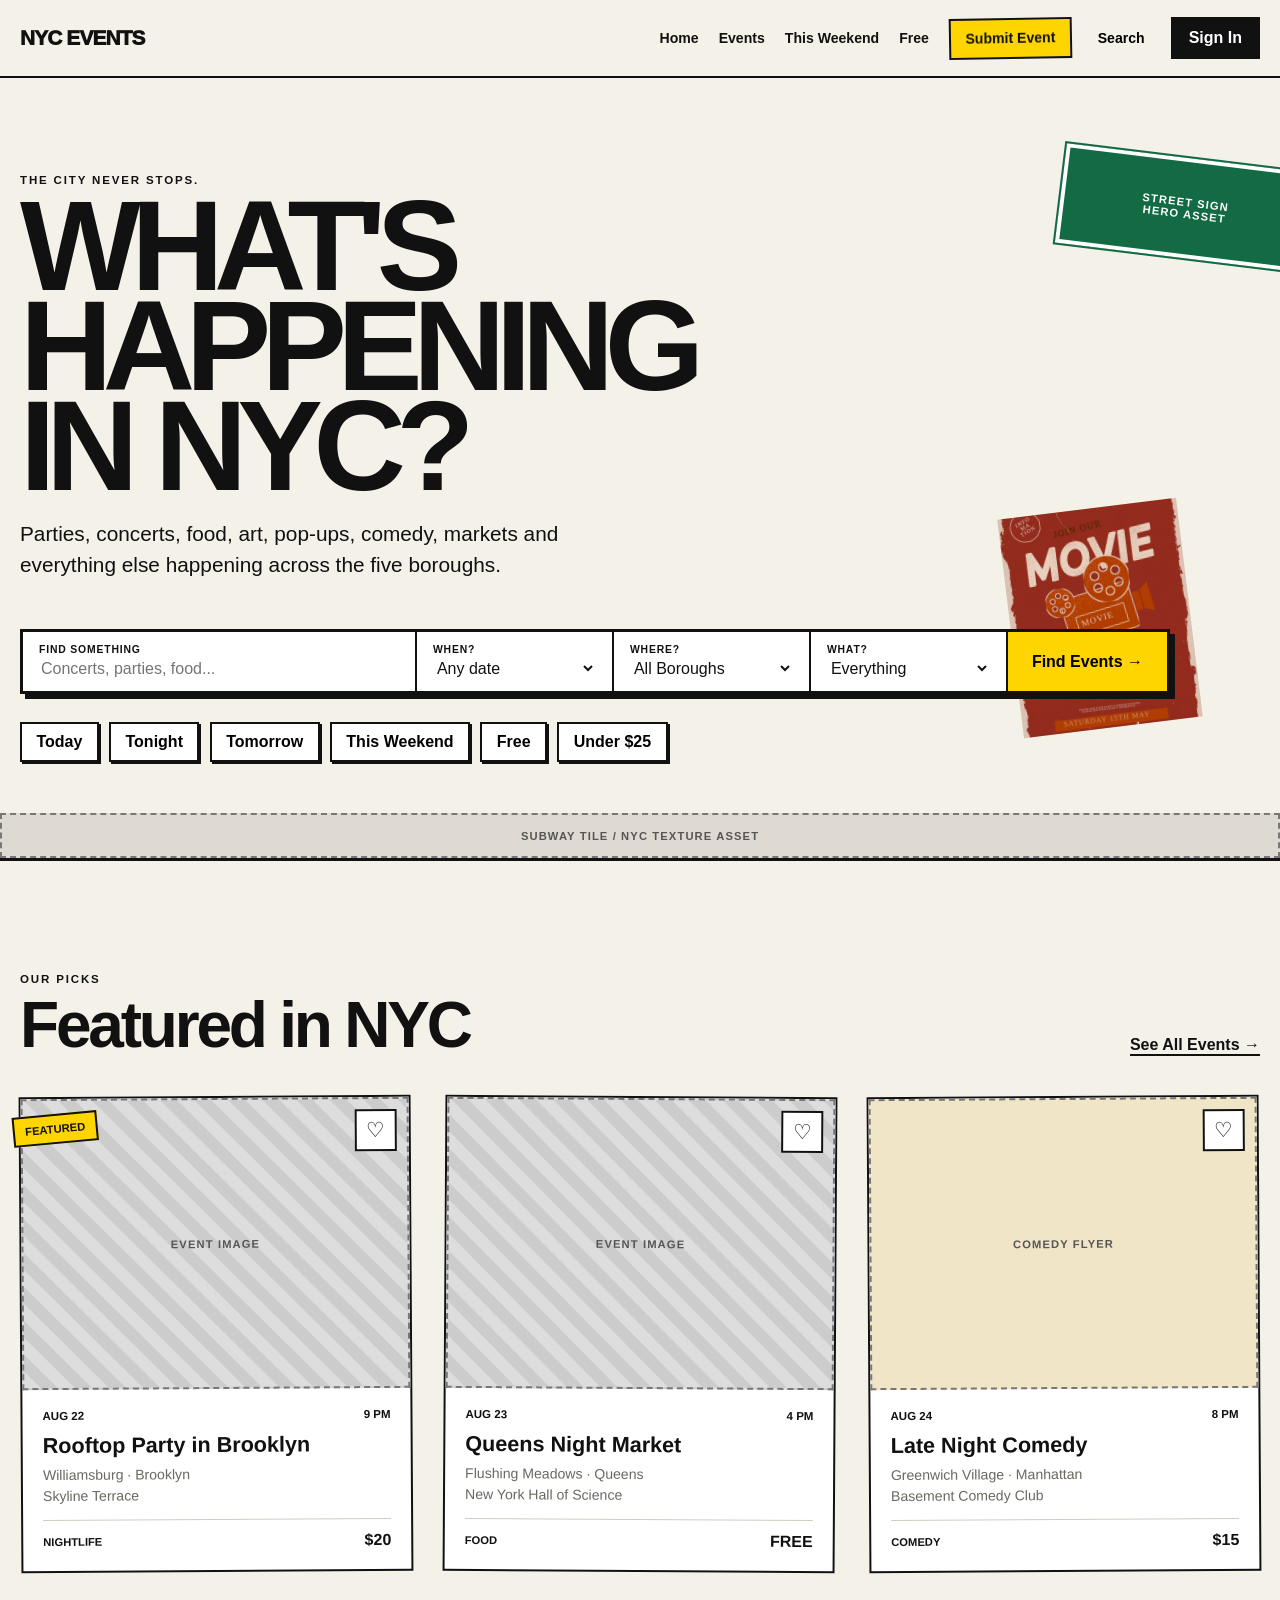
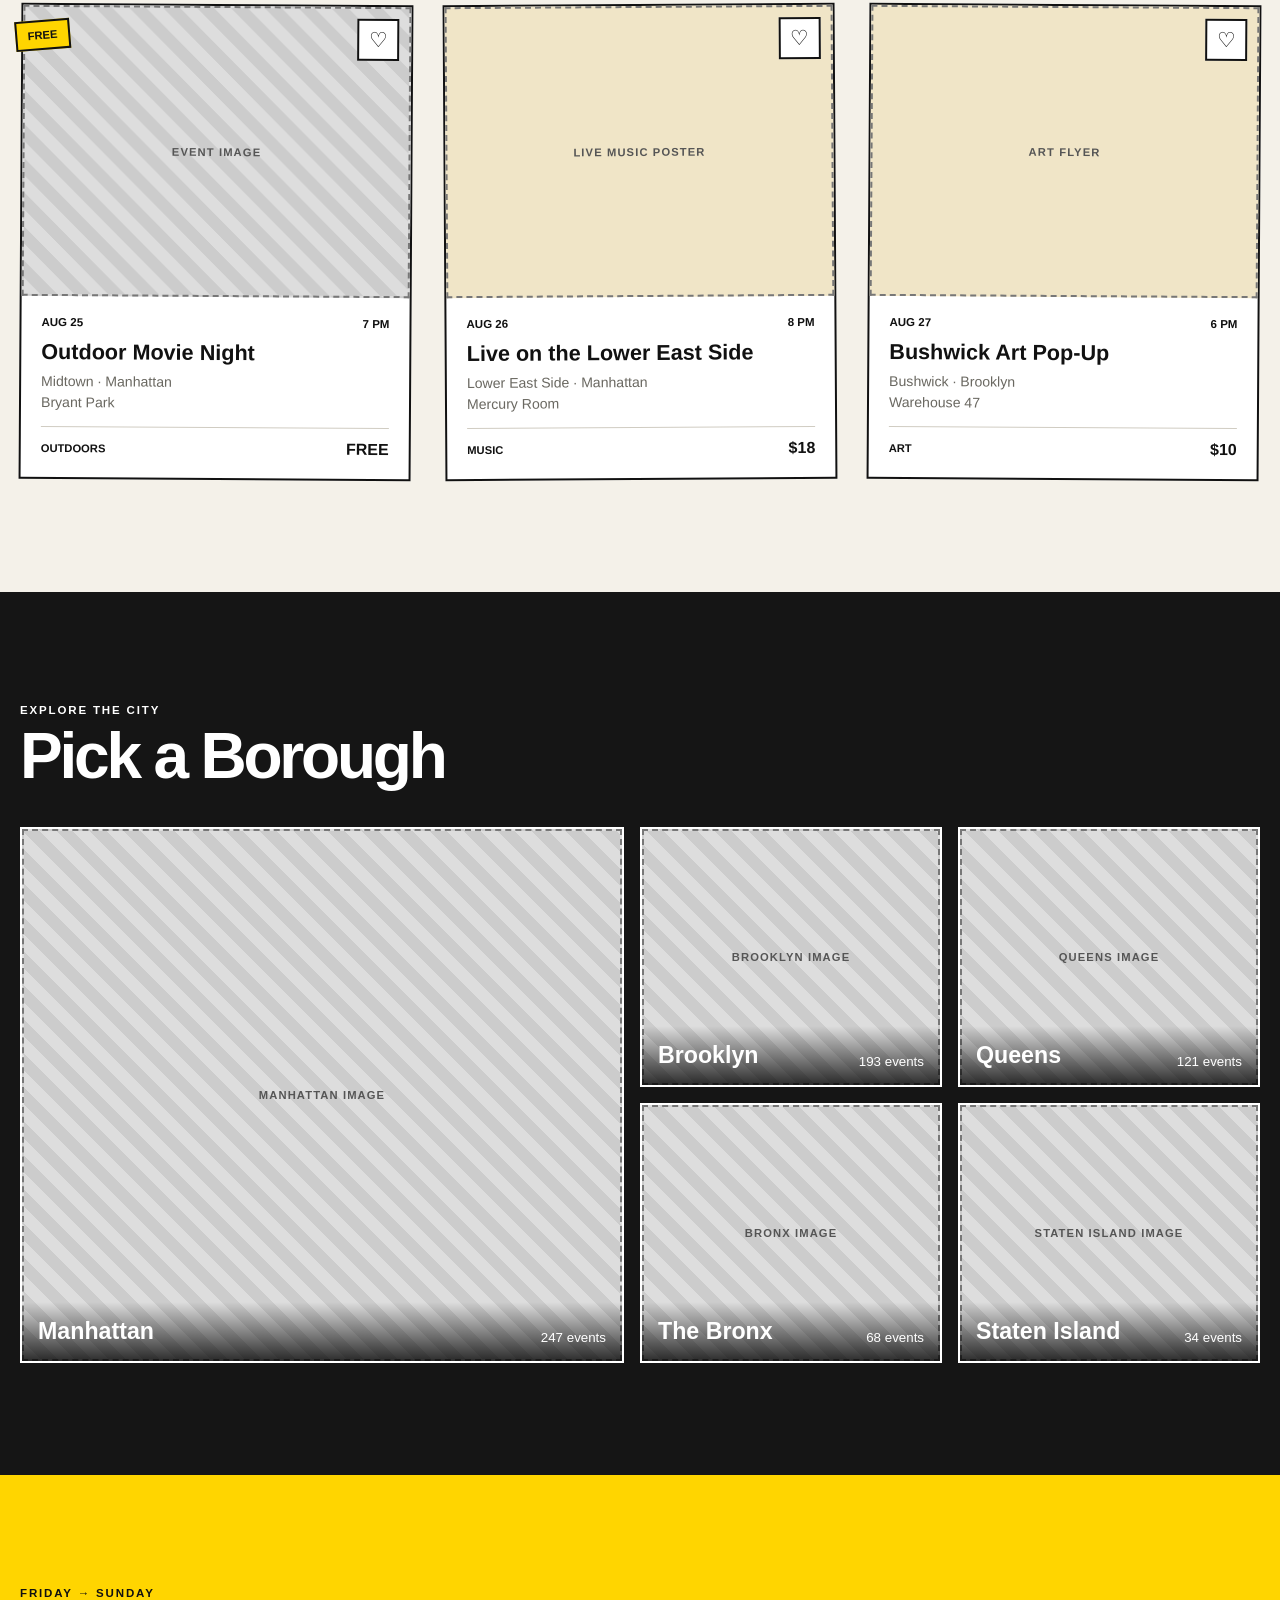
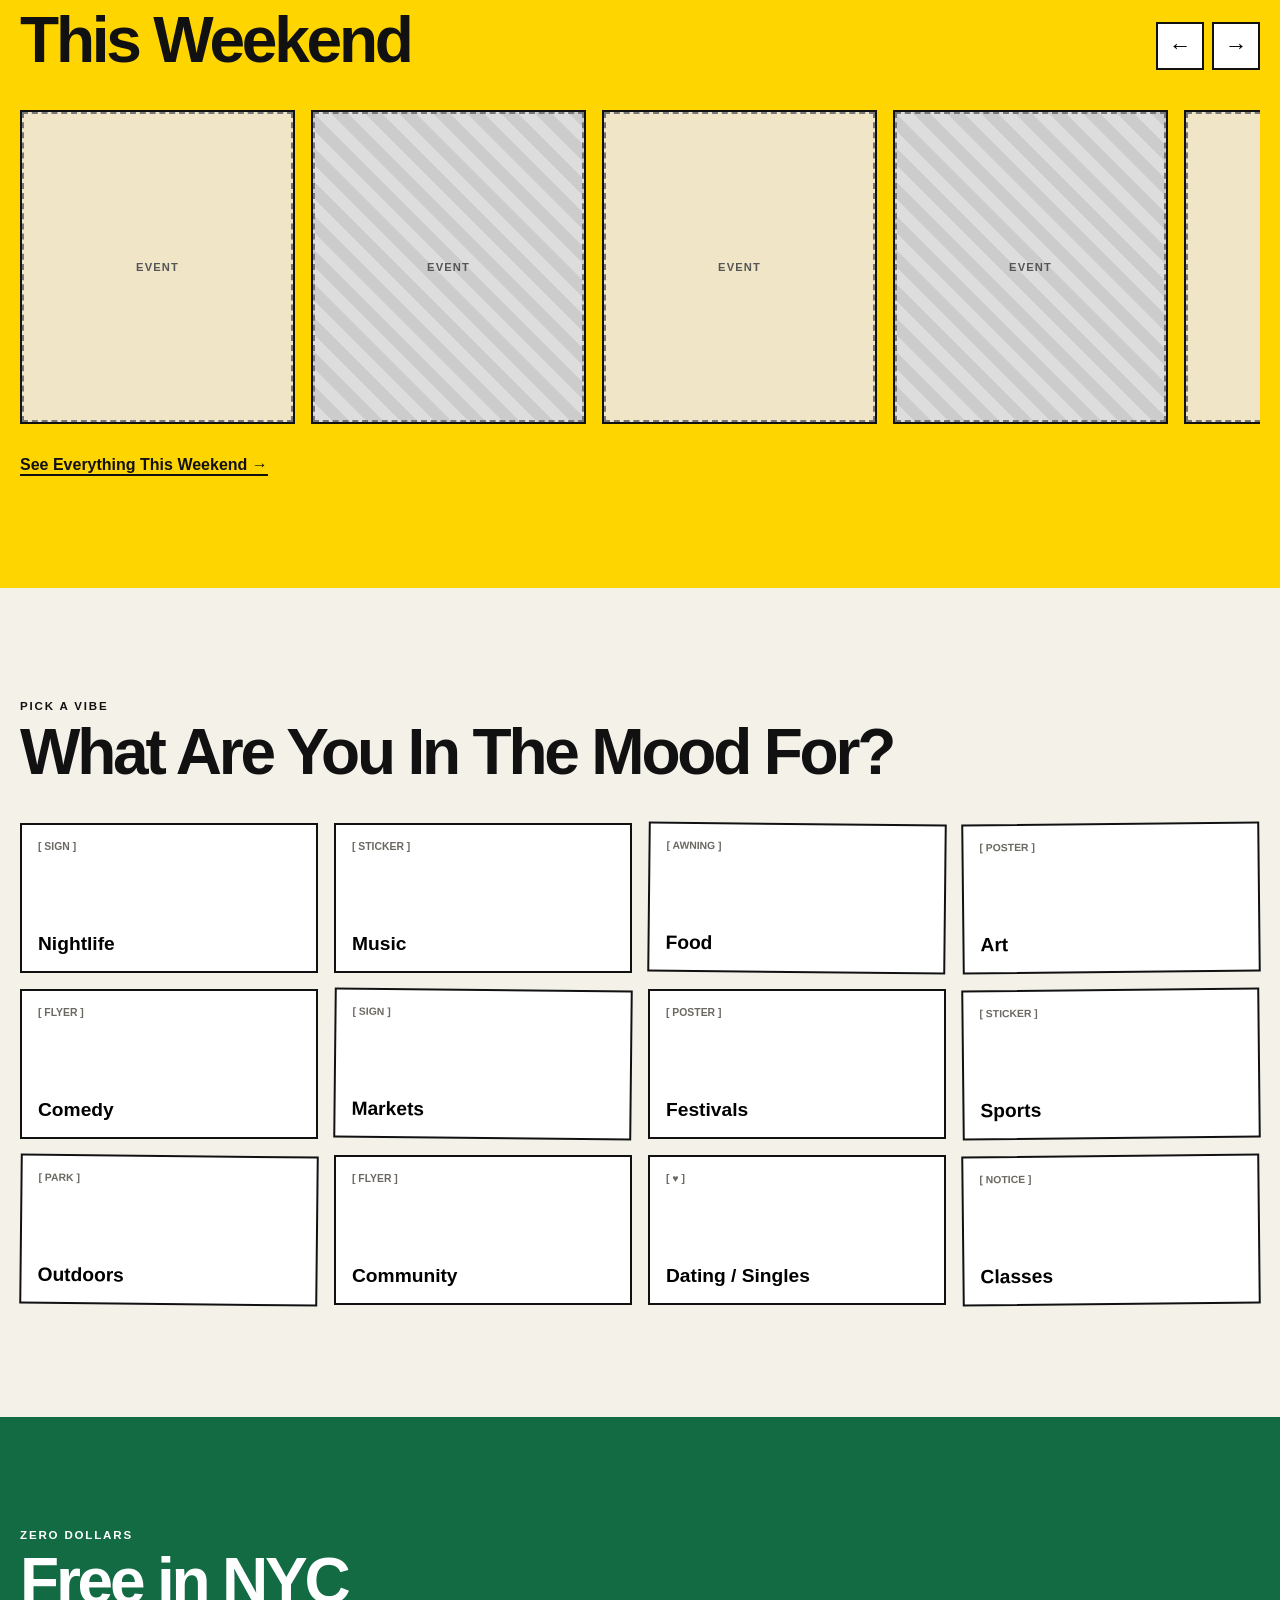
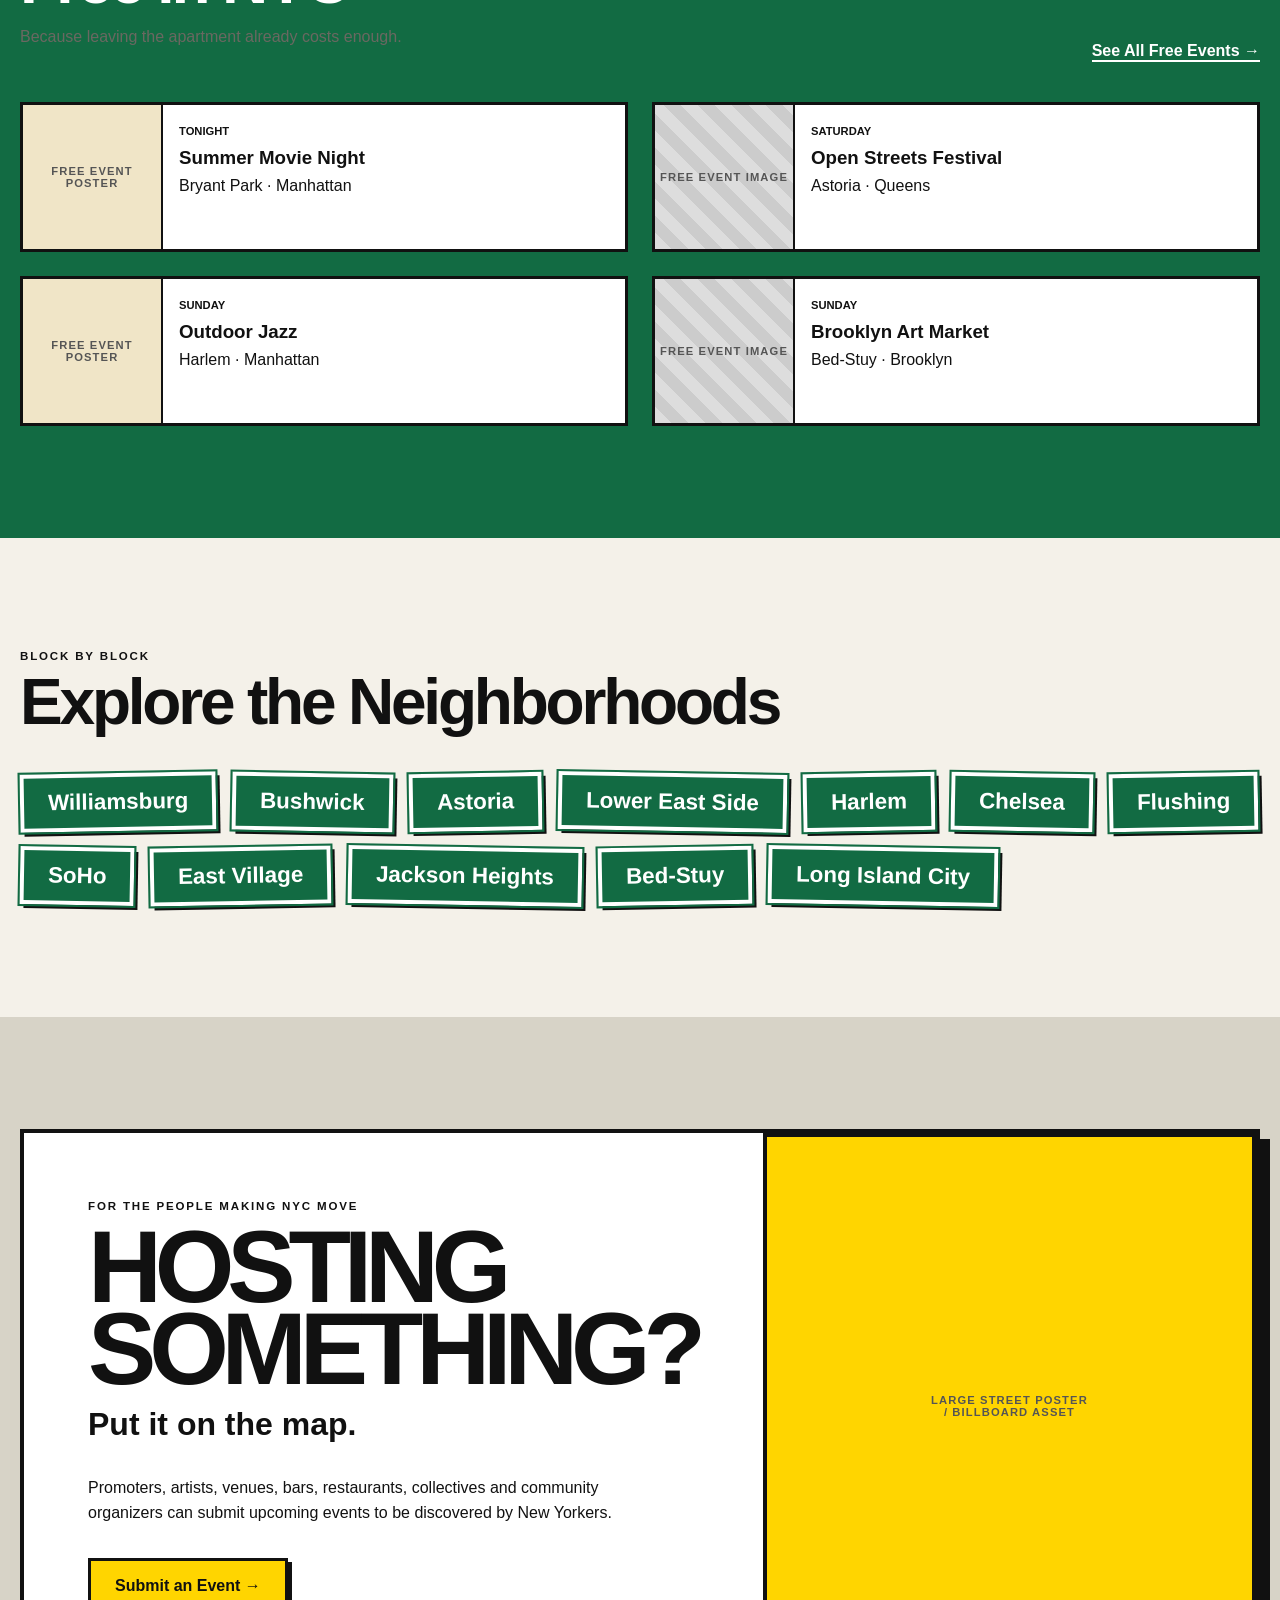
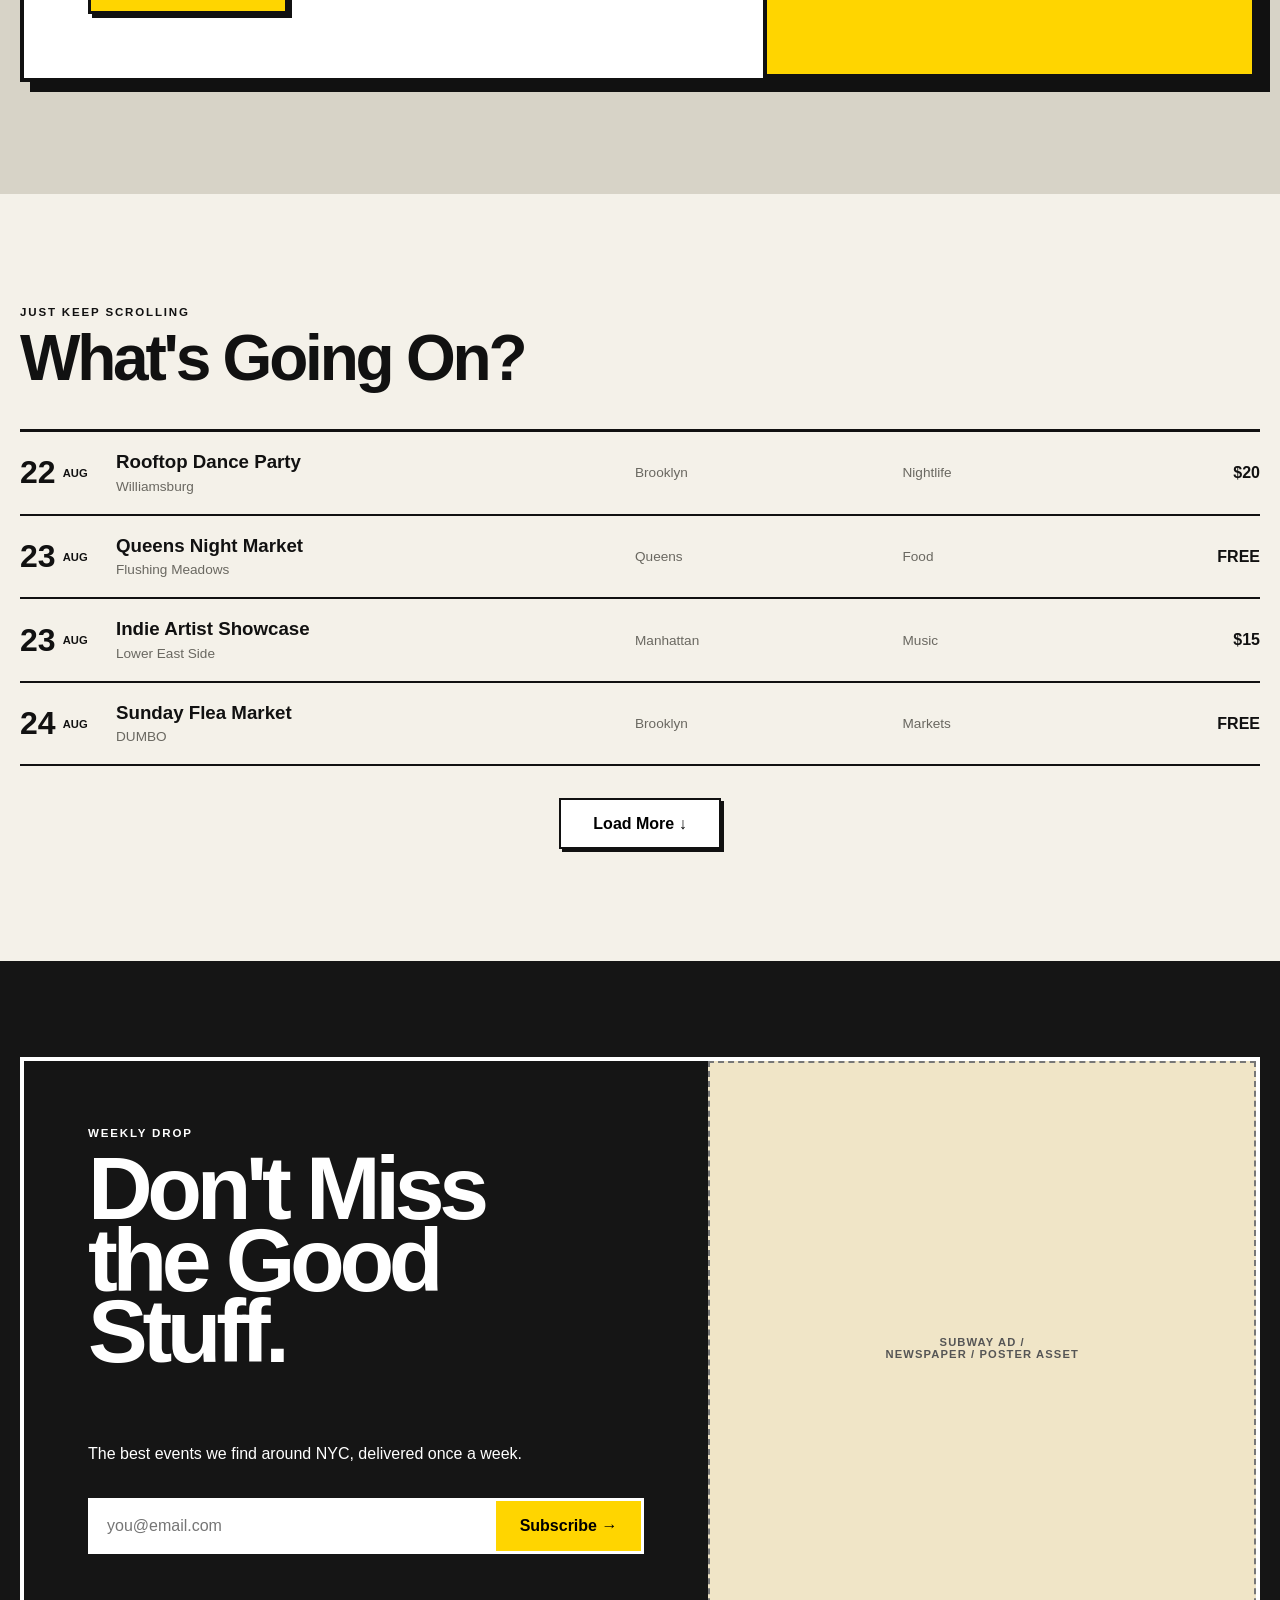
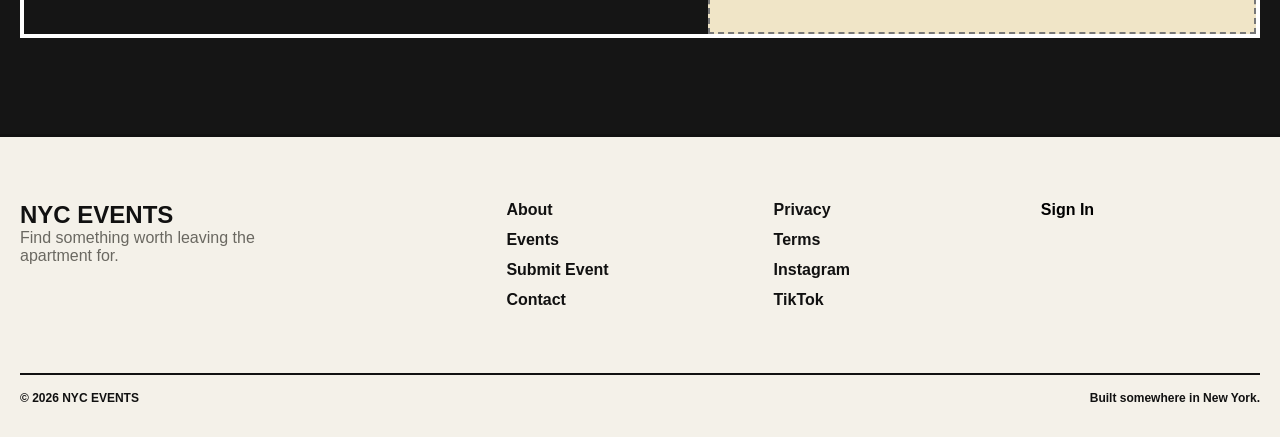
==== commit 33257ae2: "json update" ====
--- a/index.html
+++ b/index.html
@@ -77,14 +77,14 @@
     <section class="hero">
 
       <div class="hero-decoration hero-decoration-left">
-        <div class="asset-placeholder asset-placeholder--street-sign">
+        <div class="asset-placeholder asset-placeholder--street-sign" data-image="heroStreetSign">
           STREET SIGN
           <span>HERO ASSET</span>
         </div>
       </div>
 
       <div class="hero-decoration hero-decoration-right">
-        <div class="asset-placeholder asset-placeholder--poster">
+        <div class="asset-placeholder asset-placeholder--poster" data-image="heroPoster">
           NYC POSTER
           <span>COLLAGE</span>
         </div>
@@ -190,7 +190,7 @@
       </div>
 
       <div class="hero-bottom-placeholder">
-        <div class="asset-placeholder asset-placeholder--subway">
+        <div class="asset-placeholder asset-placeholder--subway" data-image="heroSubway">
           SUBWAY TILE / NYC TEXTURE ASSET
         </div>
       </div>
@@ -227,7 +227,7 @@
 
             <div class="event-card-image">
 
-              <div class="asset-placeholder asset-placeholder--photo">
+              <div class="asset-placeholder asset-placeholder--photo" data-image="featuredRooftopParty">
                 EVENT IMAGE
               </div>
 
@@ -279,7 +279,7 @@
 
             <div class="event-card-image">
 
-              <div class="asset-placeholder asset-placeholder--photo">
+              <div class="asset-placeholder asset-placeholder--photo" data-image="featuredNightMarket">
                 EVENT IMAGE
               </div>
 
@@ -327,7 +327,7 @@
 
             <div class="event-card-image">
 
-              <div class="asset-placeholder asset-placeholder--poster">
+              <div class="asset-placeholder asset-placeholder--poster" data-image="featuredComedy">
                 COMEDY FLYER
               </div>
 
@@ -372,7 +372,7 @@
 
             <div class="event-card-image">
 
-              <div class="asset-placeholder asset-placeholder--photo">
+              <div class="asset-placeholder asset-placeholder--photo" data-image="featuredMovieNight">
                 EVENT IMAGE
               </div>
 
@@ -424,7 +424,7 @@
 
             <div class="event-card-image">
 
-              <div class="asset-placeholder asset-placeholder--poster">
+              <div class="asset-placeholder asset-placeholder--poster" data-image="featuredLiveMusic">
                 LIVE MUSIC POSTER
               </div>
 
@@ -472,7 +472,7 @@
 
             <div class="event-card-image">
 
-              <div class="asset-placeholder asset-placeholder--poster">
+              <div class="asset-placeholder asset-placeholder--poster" data-image="featuredArtPopup">
                 ART FLYER
               </div>
 
@@ -537,7 +537,7 @@
 
           <button class="borough-card" data-borough="manhattan">
 
-            <div class="asset-placeholder asset-placeholder--photo">
+            <div class="asset-placeholder asset-placeholder--photo" data-image="boroughManhattan">
               MANHATTAN IMAGE
             </div>
 
@@ -550,7 +550,7 @@
 
           <button class="borough-card" data-borough="brooklyn">
 
-            <div class="asset-placeholder asset-placeholder--photo">
+            <div class="asset-placeholder asset-placeholder--photo" data-image="boroughBrooklyn">
               BROOKLYN IMAGE
             </div>
 
@@ -563,7 +563,7 @@
 
           <button class="borough-card" data-borough="queens">
 
-            <div class="asset-placeholder asset-placeholder--photo">
+            <div class="asset-placeholder asset-placeholder--photo" data-image="boroughQueens">
               QUEENS IMAGE
             </div>
 
@@ -576,7 +576,7 @@
 
           <button class="borough-card" data-borough="bronx">
 
-            <div class="asset-placeholder asset-placeholder--photo">
+            <div class="asset-placeholder asset-placeholder--photo" data-image="boroughBronx">
               BRONX IMAGE
             </div>
 
@@ -589,7 +589,7 @@
 
           <button class="borough-card" data-borough="staten island">
 
-            <div class="asset-placeholder asset-placeholder--photo">
+            <div class="asset-placeholder asset-placeholder--photo" data-image="boroughStatenIsland">
               STATEN ISLAND IMAGE
             </div>
 
@@ -643,7 +643,7 @@
         <div class="weekend-carousel" id="weekendCarousel">
 
           <article class="mini-event-card">
-            <div class="asset-placeholder asset-placeholder--poster">
+            <div class="asset-placeholder asset-placeholder--poster" data-image="weekendWarehouseParty">
               EVENT
             </div>
 
@@ -656,7 +656,7 @@
 
 
           <article class="mini-event-card">
-            <div class="asset-placeholder asset-placeholder--photo">
+            <div class="asset-placeholder asset-placeholder--photo" data-image="weekendSohoArtWalk">
               EVENT
             </div>
 
@@ -669,7 +669,7 @@
 
 
           <article class="mini-event-card">
-            <div class="asset-placeholder asset-placeholder--poster">
+            <div class="asset-placeholder asset-placeholder--poster" data-image="weekendIndieNight">
               EVENT
             </div>
 
@@ -682,7 +682,7 @@
 
 
           <article class="mini-event-card">
-            <div class="asset-placeholder asset-placeholder--photo">
+            <div class="asset-placeholder asset-placeholder--photo" data-image="weekendBrooklynFlea">
               EVENT
             </div>
 
@@ -695,7 +695,7 @@
 
 
           <article class="mini-event-card">
-            <div class="asset-placeholder asset-placeholder--poster">
+            <div class="asset-placeholder asset-placeholder--poster" data-image="weekendComedyUnderground">
               EVENT
             </div>
 
@@ -708,7 +708,7 @@
 
 
           <article class="mini-event-card">
-            <div class="asset-placeholder asset-placeholder--photo">
+            <div class="asset-placeholder asset-placeholder--photo" data-image="weekendQueensFoodCrawl">
               EVENT
             </div>
 
@@ -842,7 +842,7 @@
         <div class="free-event-grid">
 
           <article class="free-event-card">
-            <div class="asset-placeholder asset-placeholder--poster">
+            <div class="asset-placeholder asset-placeholder--poster" data-image="freeMovieNight">
               FREE EVENT POSTER
             </div>
 
@@ -854,7 +854,7 @@
           </article>
 
           <article class="free-event-card">
-            <div class="asset-placeholder asset-placeholder--photo">
+            <div class="asset-placeholder asset-placeholder--photo" data-image="freeOpenStreets">
               FREE EVENT IMAGE
             </div>
 
@@ -866,7 +866,7 @@
           </article>
 
           <article class="free-event-card">
-            <div class="asset-placeholder asset-placeholder--poster">
+            <div class="asset-placeholder asset-placeholder--poster" data-image="freeOutdoorJazz">
               FREE EVENT POSTER
             </div>
 
@@ -878,7 +878,7 @@
           </article>
 
           <article class="free-event-card">
-            <div class="asset-placeholder asset-placeholder--photo">
+            <div class="asset-placeholder asset-placeholder--photo" data-image="freeBrooklynArtMarket">
               FREE EVENT IMAGE
             </div>
 
@@ -968,7 +968,7 @@
 
           <div class="submit-art">
 
-            <div class="asset-placeholder asset-placeholder--billboard">
+            <div class="asset-placeholder asset-placeholder--billboard" data-image="submitPoster">
               LARGE STREET POSTER
               <span>/ BILLBOARD ASSET</span>
             </div>
@@ -1182,7 +1182,7 @@
 
           <div class="newsletter-art">
 
-            <div class="asset-placeholder asset-placeholder--poster">
+            <div class="asset-placeholder asset-placeholder--poster" data-image="newsletterPoster">
               SUBWAY AD /
               <span>NEWSPAPER / POSTER ASSET</span>
             </div>
--- a/styles.css
+++ b/styles.css
@@ -225,6 +225,19 @@
   border: 4px solid var(--border);
 }
 
+.asset-placeholder.is-image {
+  background-position: center;
+  background-repeat: no-repeat;
+  background-size: cover;
+  border: 0;
+  color: transparent;
+  font-size: 0;
+}
+
+.asset-placeholder.is-image span {
+  display: none;
+}
+
 
 /* ===============================
    HEADER
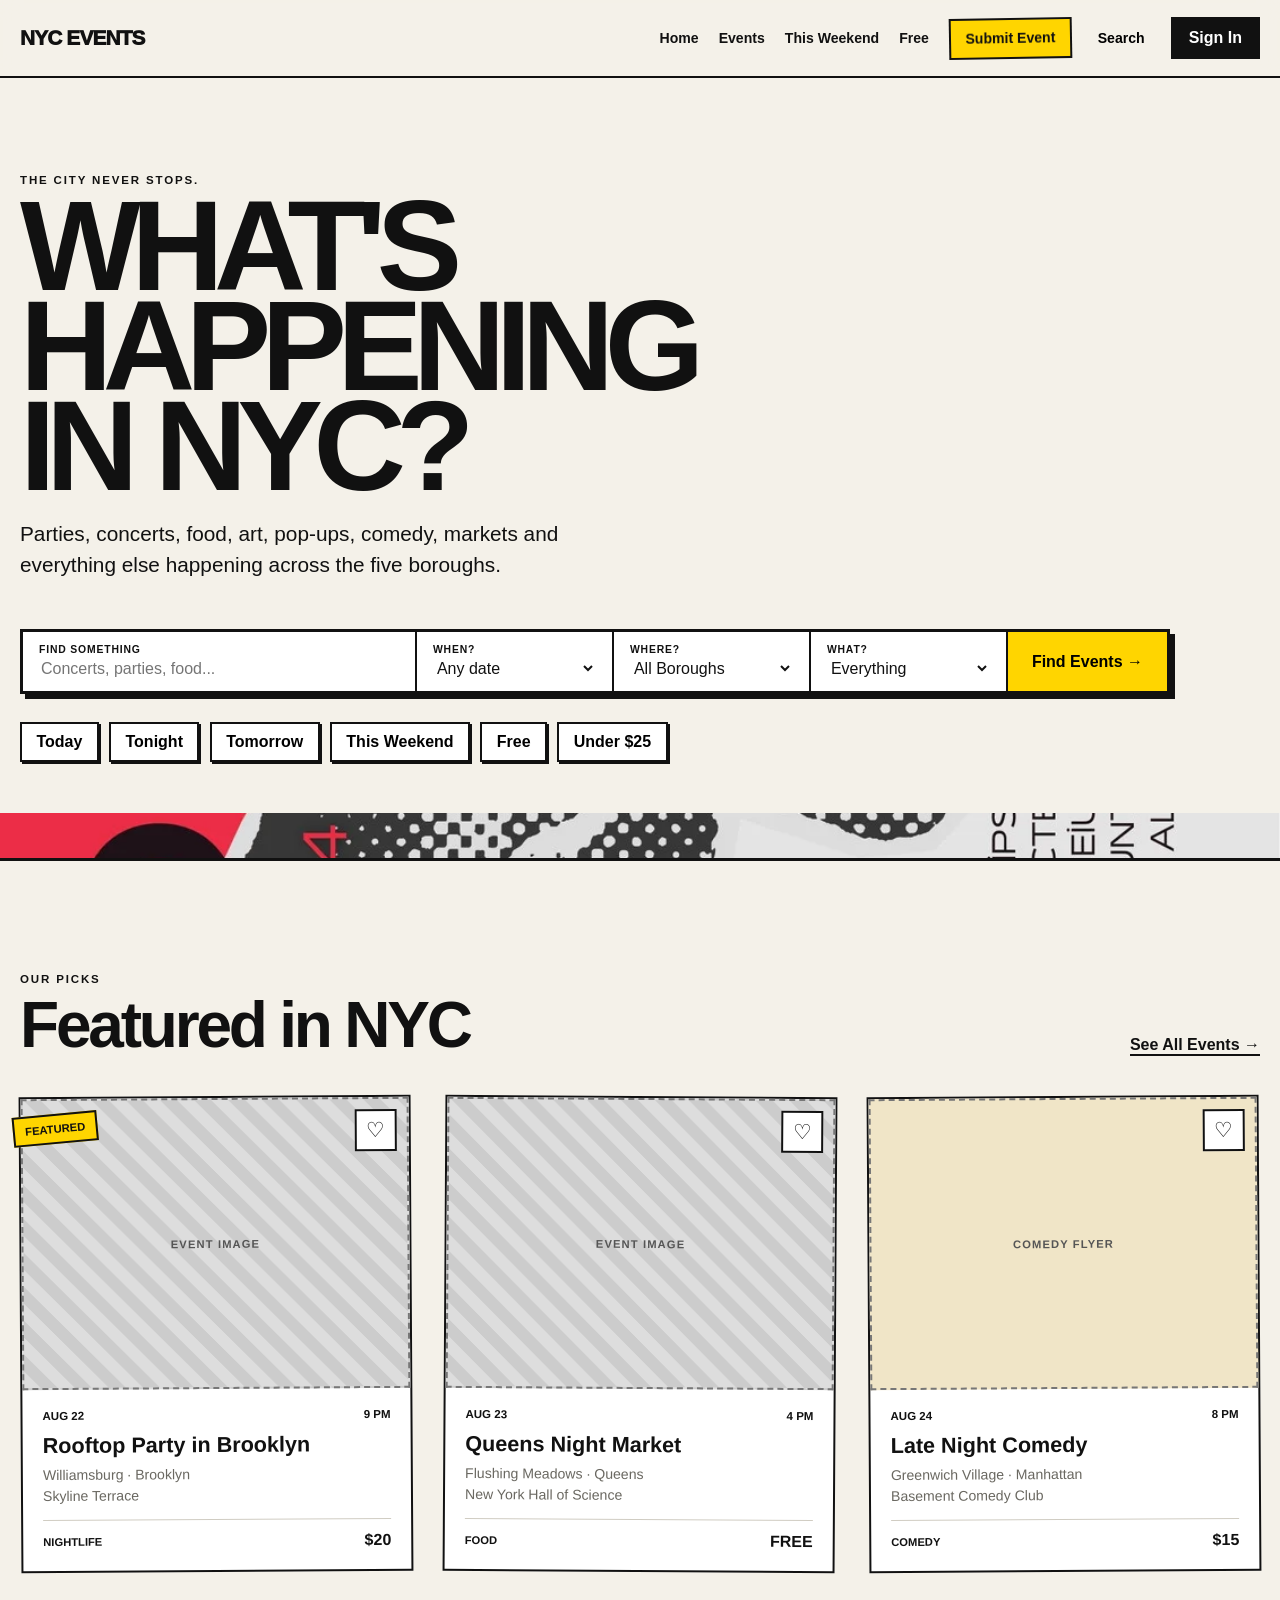
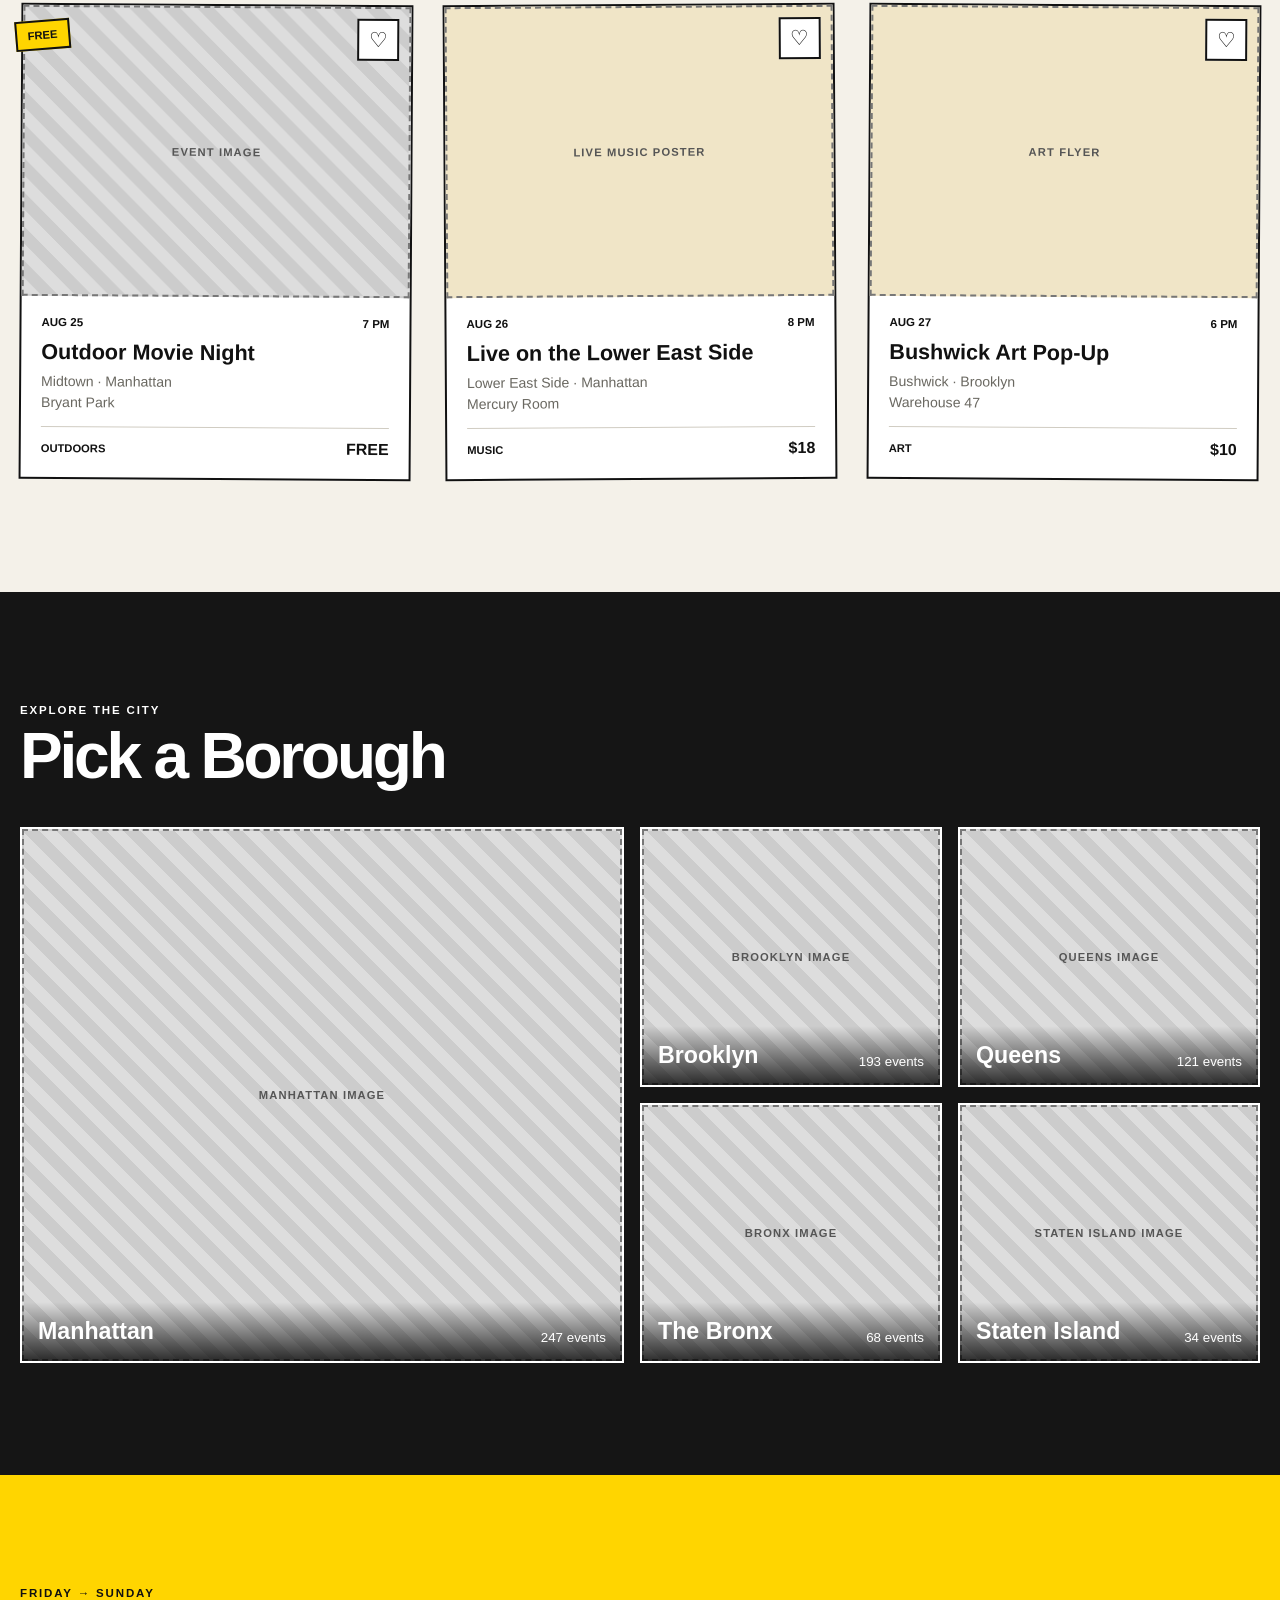
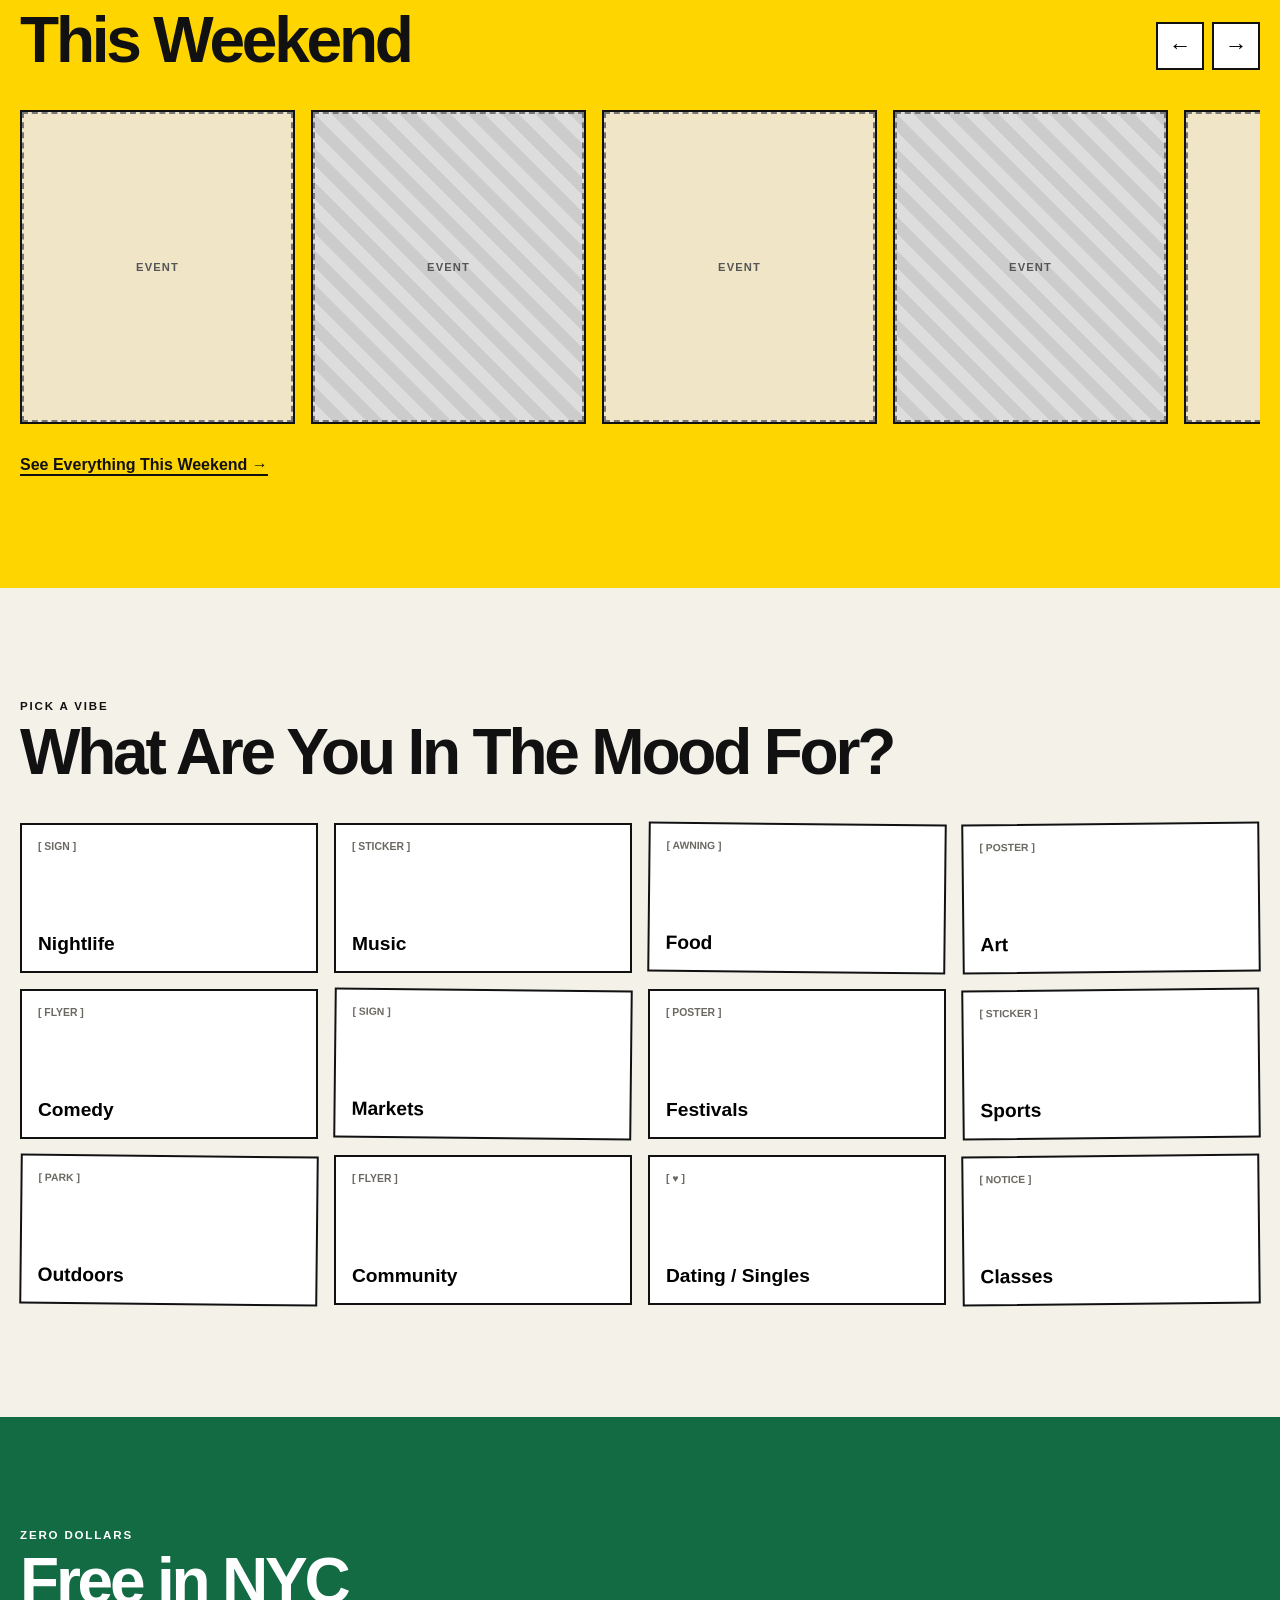
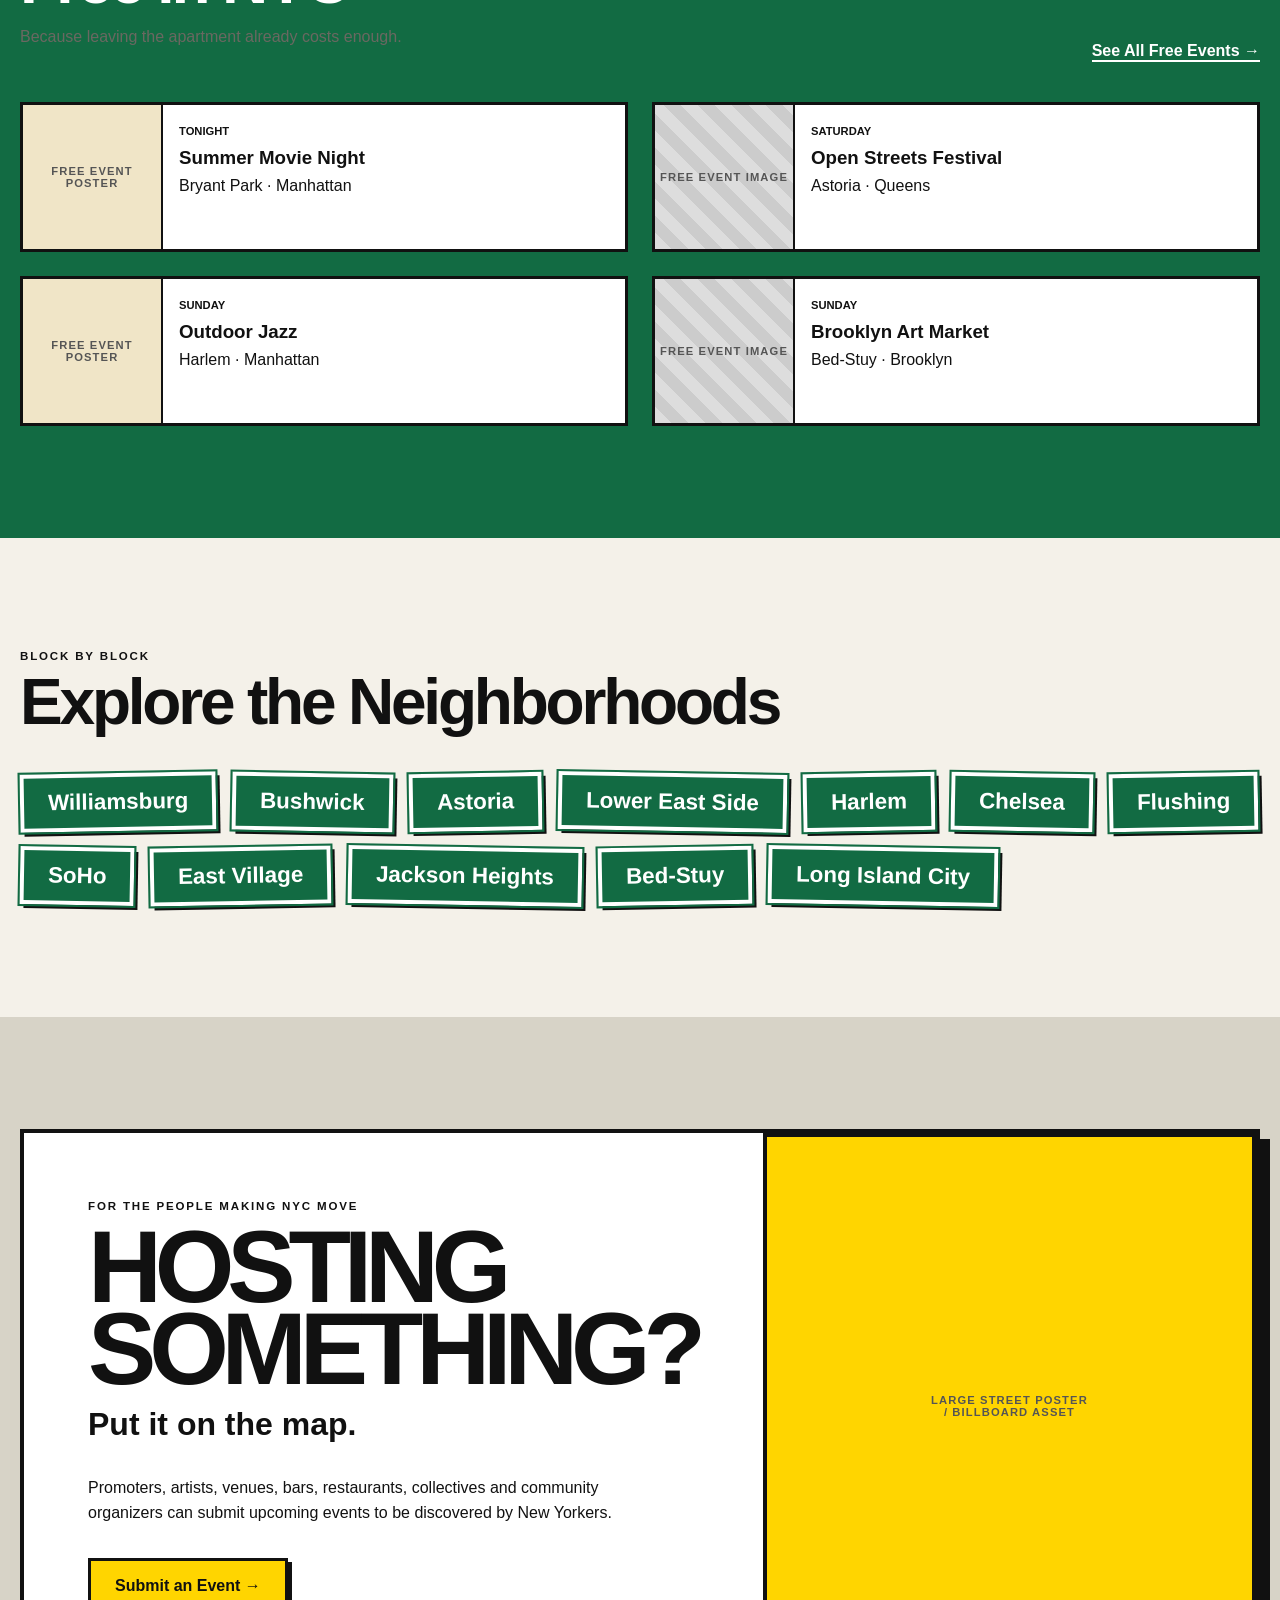
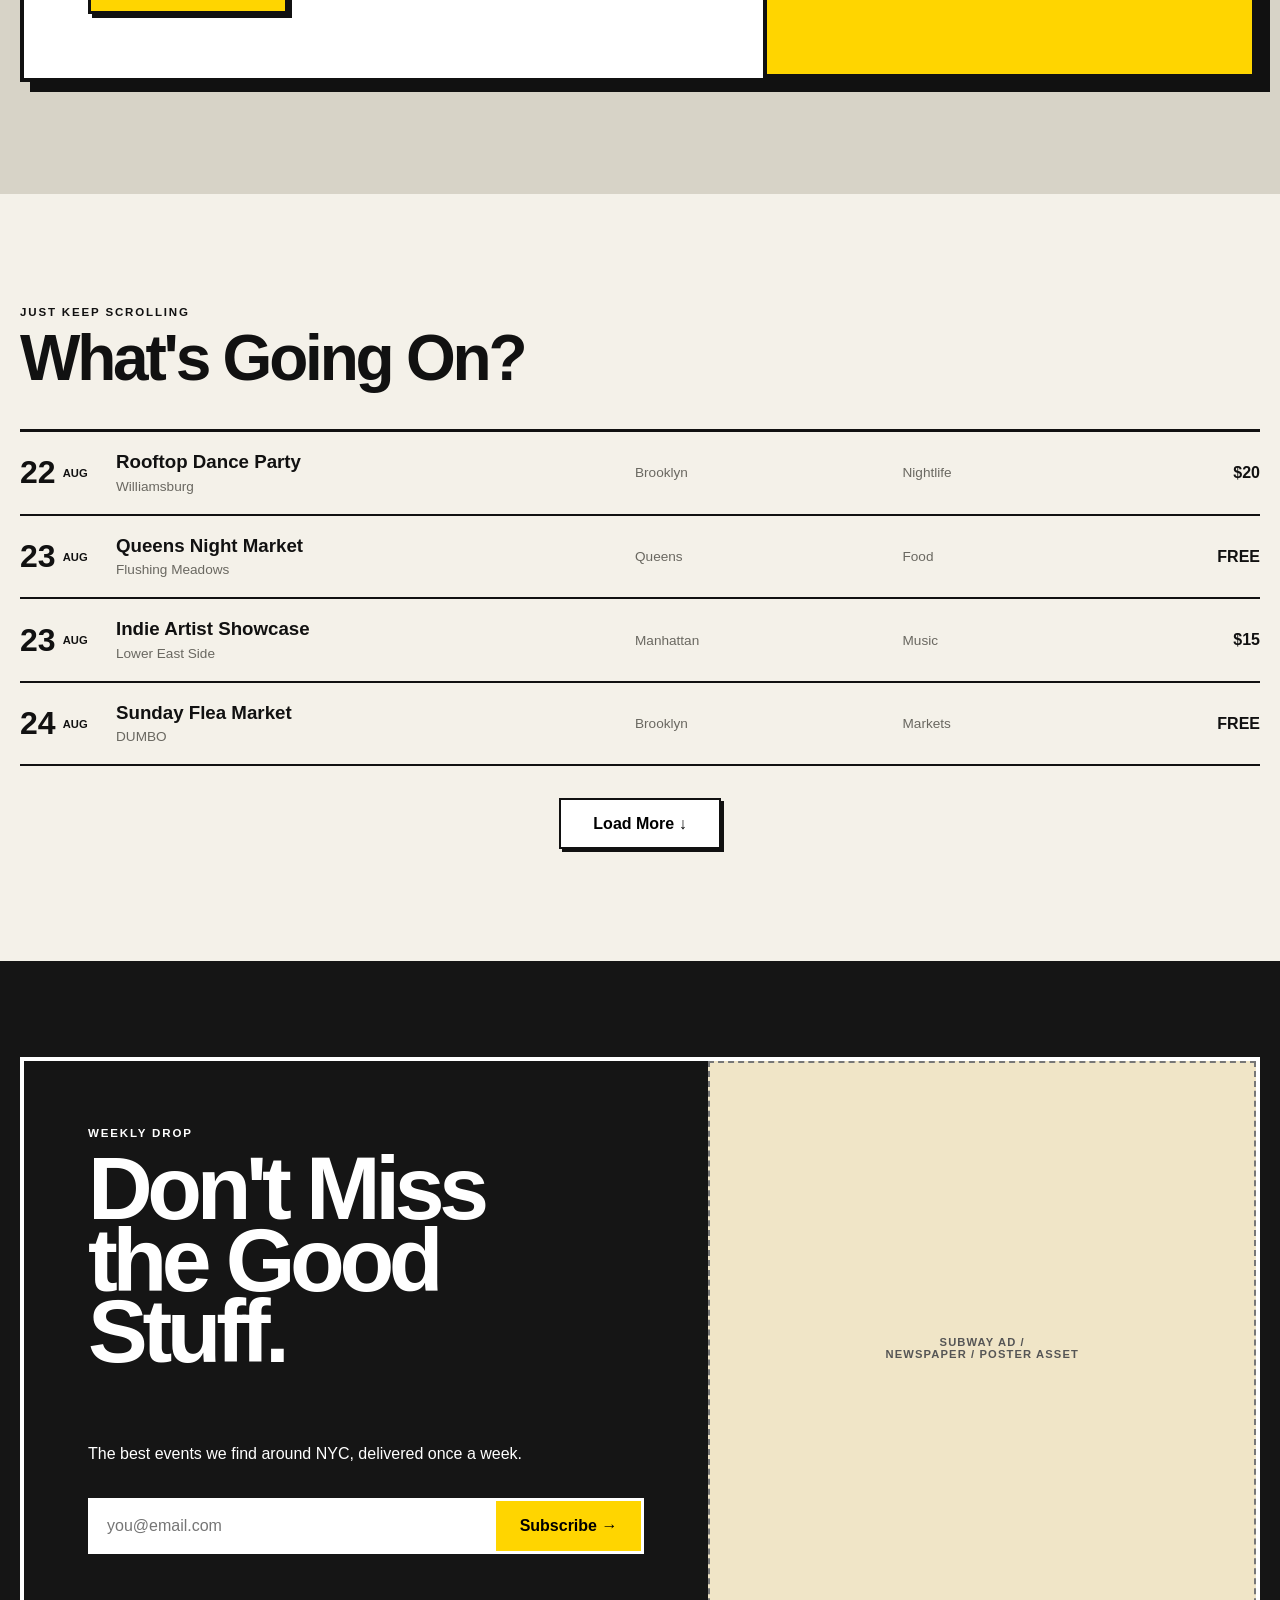
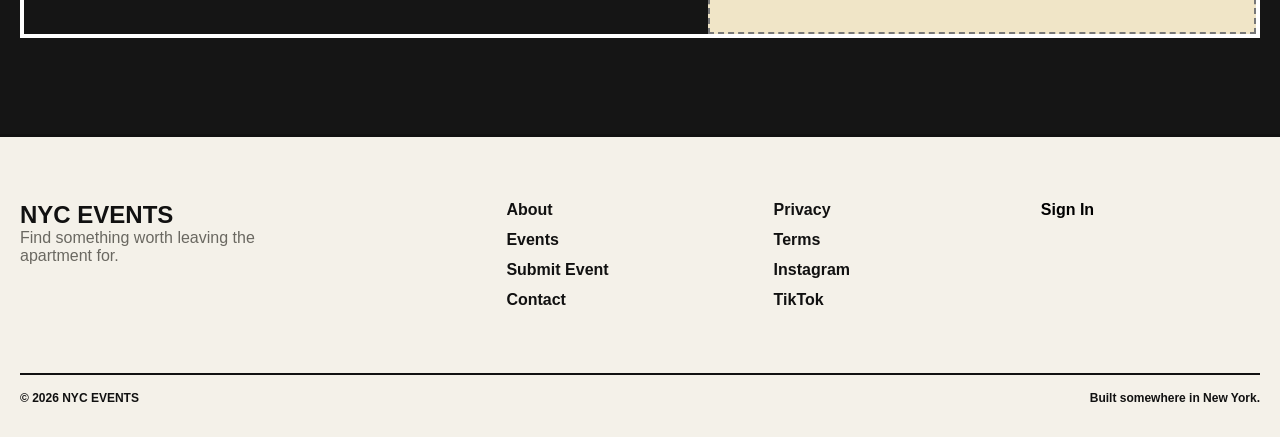
==== commit 283e00f9: "08-22-2026 5:25" ====
--- a/index.html
+++ b/index.html
@@ -75,20 +75,6 @@
     ========================================== -->
 
     <section class="hero">
-
-      <div class="hero-decoration hero-decoration-left">
-        <div class="asset-placeholder asset-placeholder--street-sign" data-image="heroStreetSign">
-          STREET SIGN
-          <span>HERO ASSET</span>
-        </div>
-      </div>
-
-      <div class="hero-decoration hero-decoration-right">
-        <div class="asset-placeholder asset-placeholder--poster" data-image="heroPoster">
-          NYC POSTER
-          <span>COLLAGE</span>
-        </div>
-      </div>
 
       <div class="container hero-content">
 
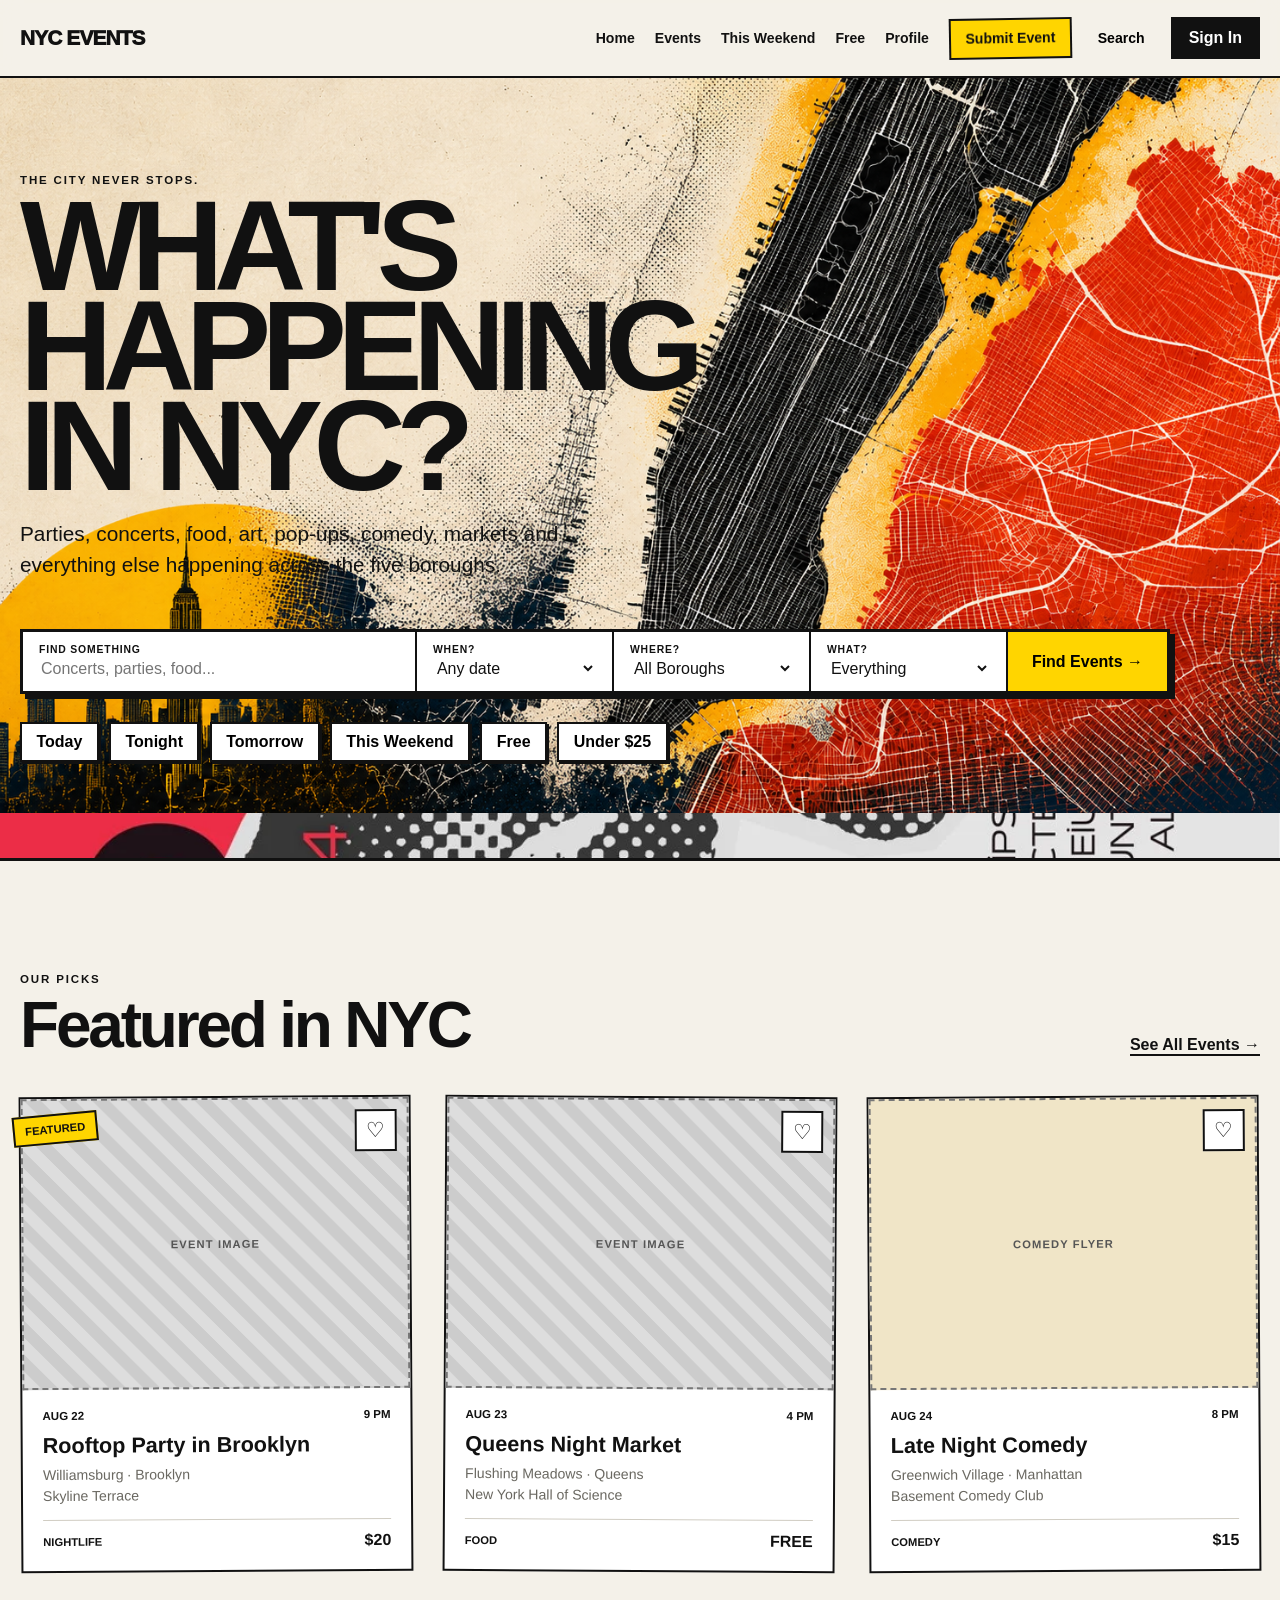
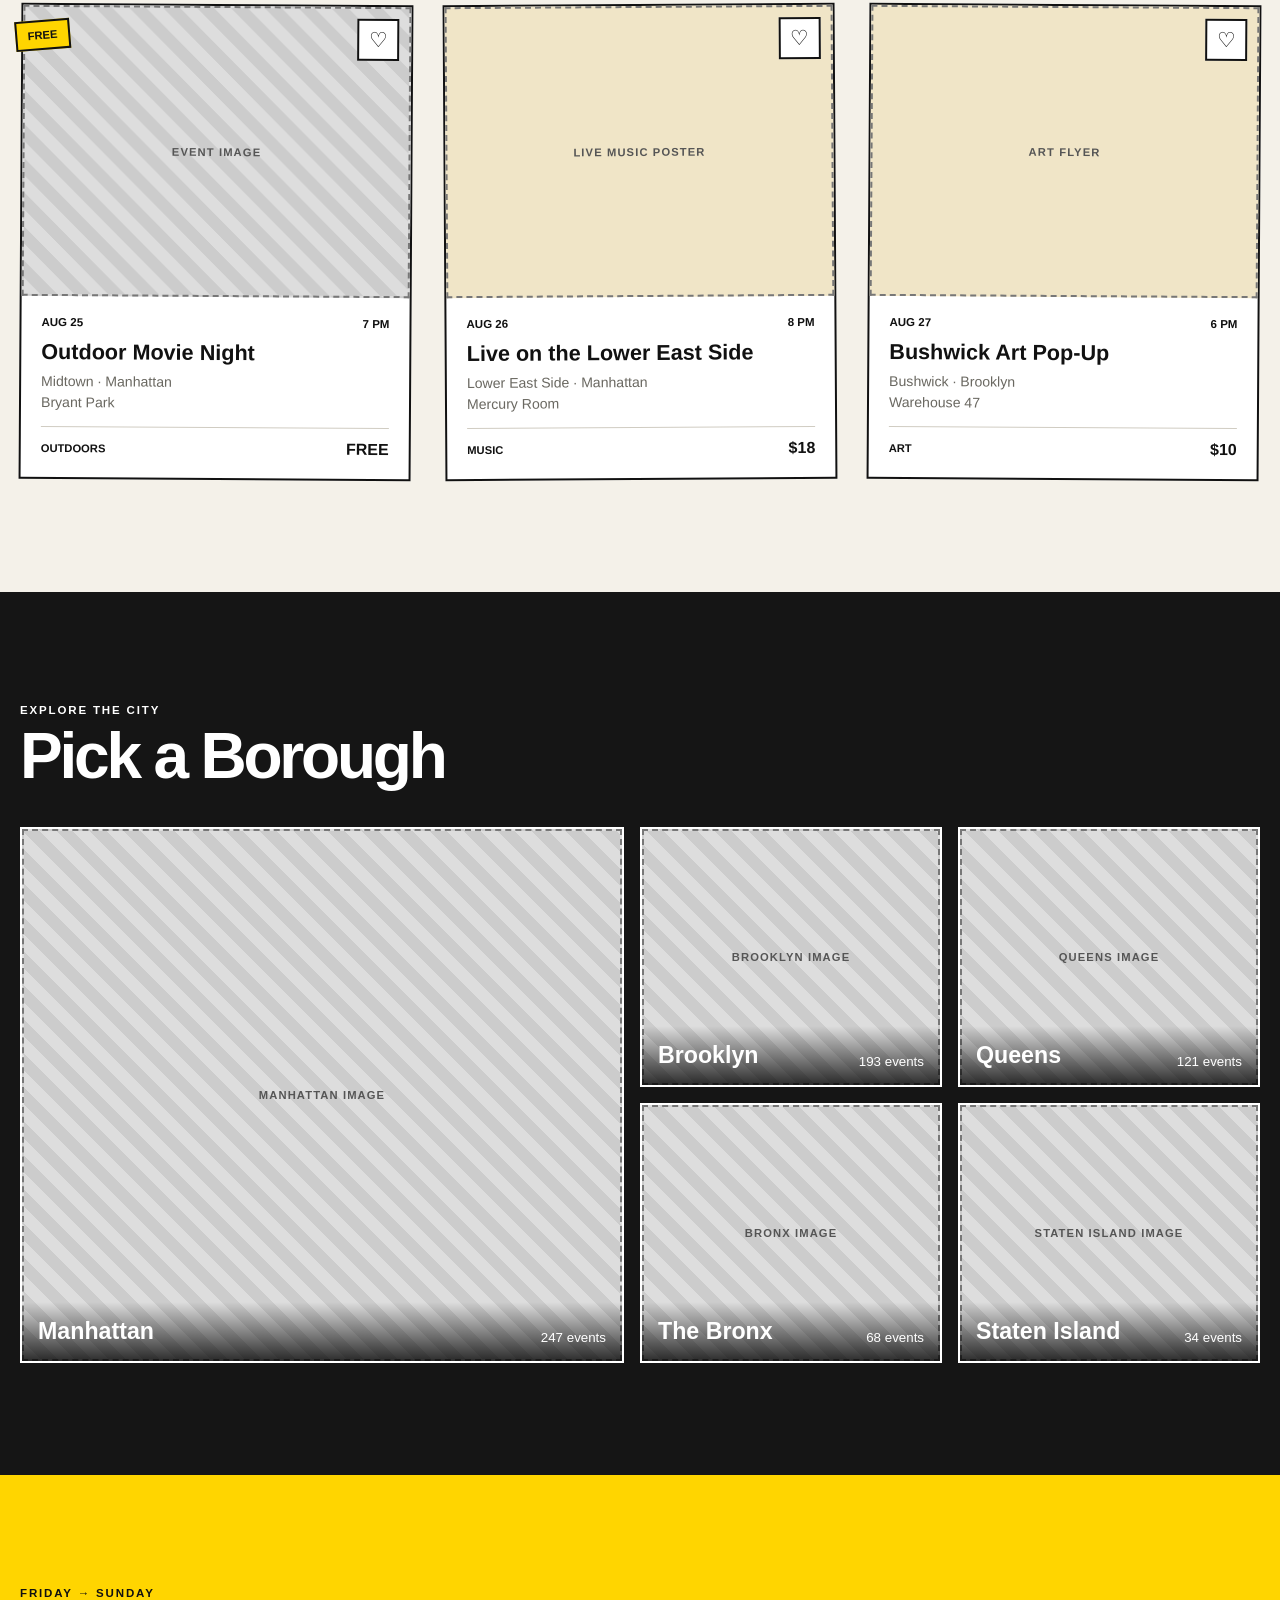
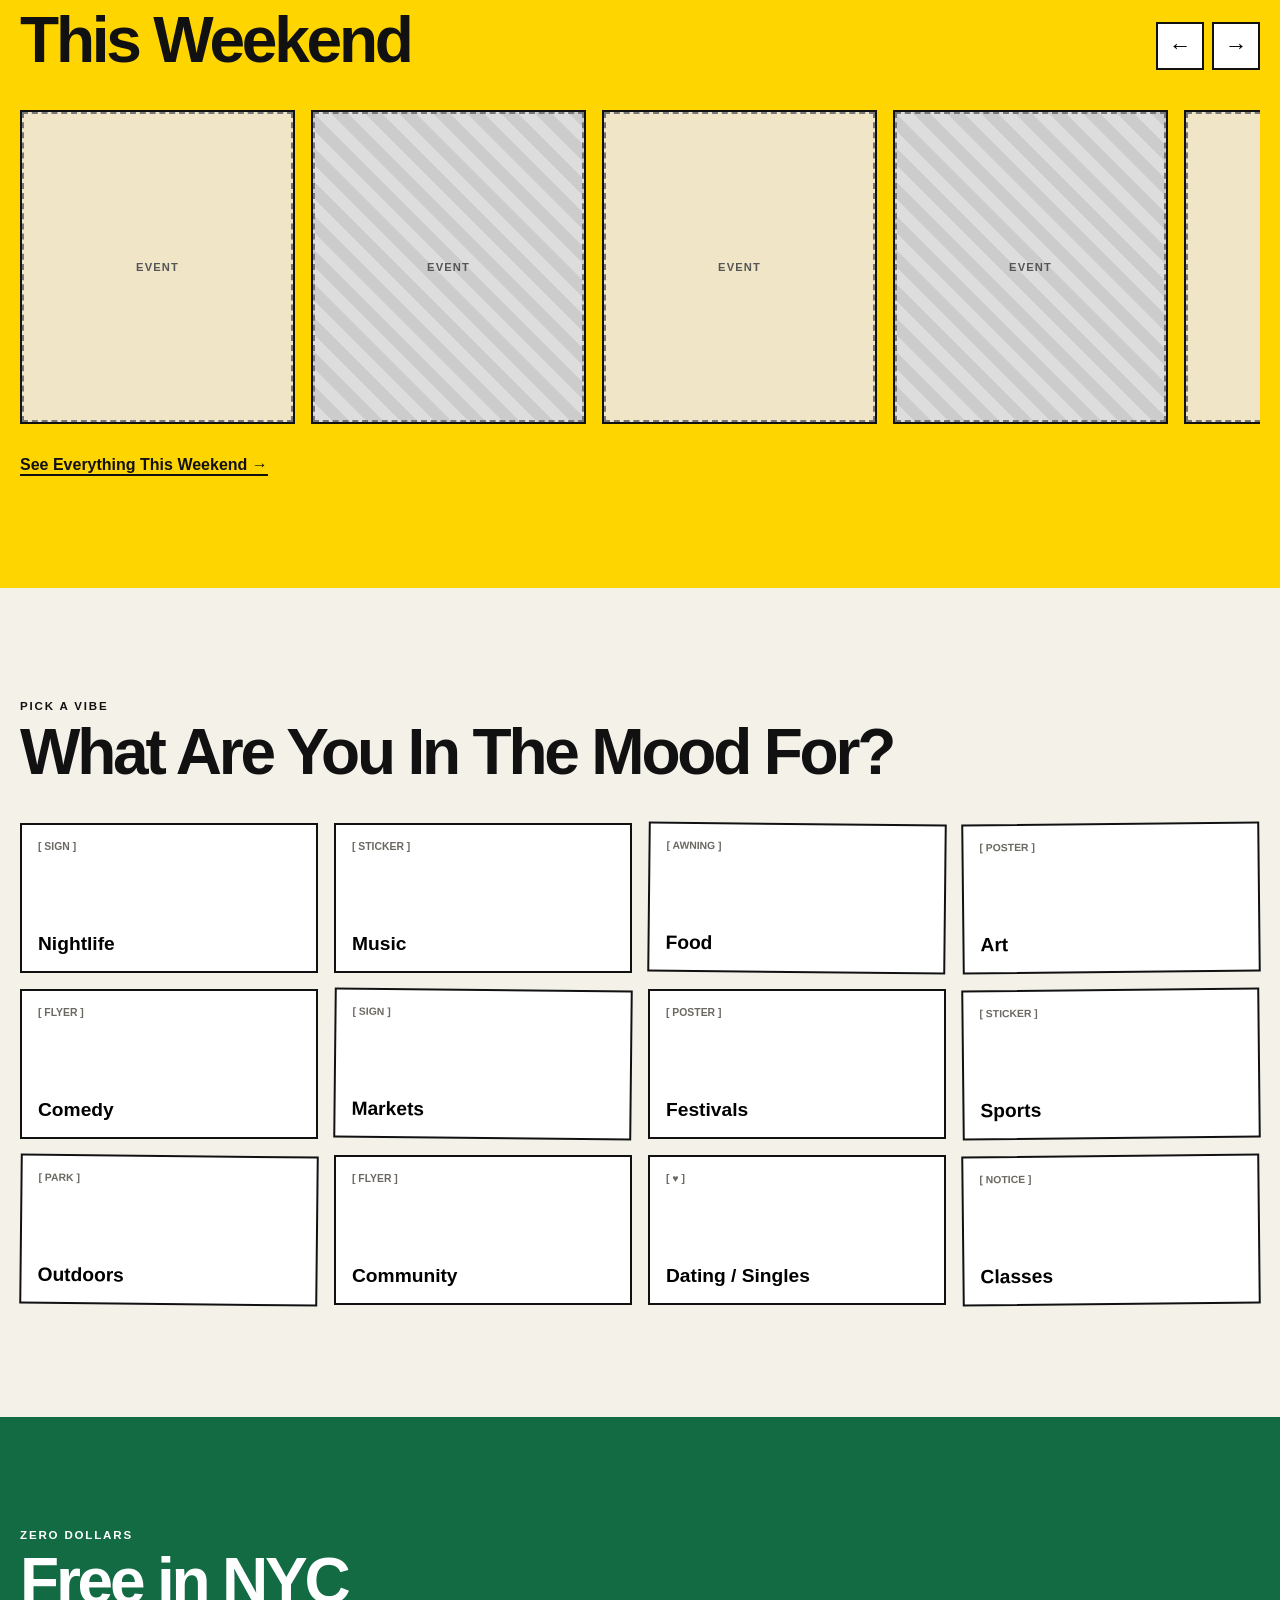
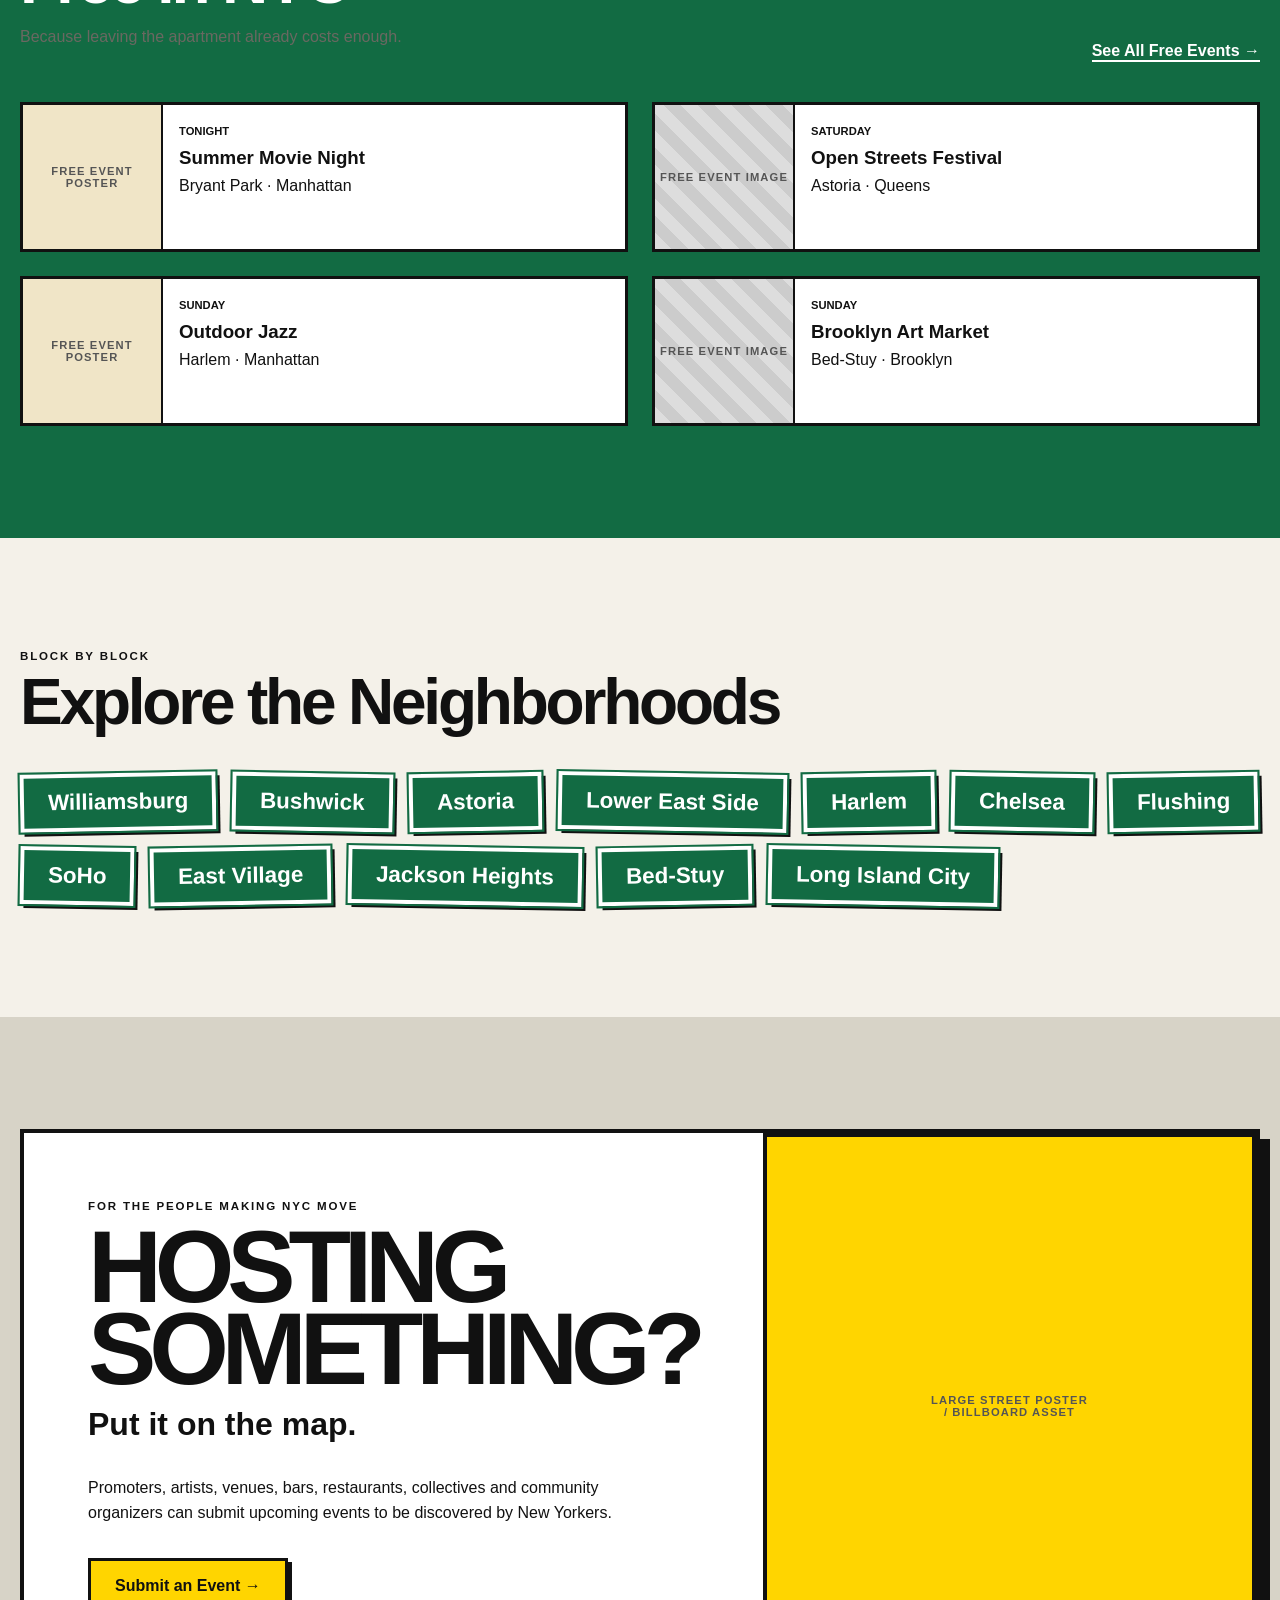
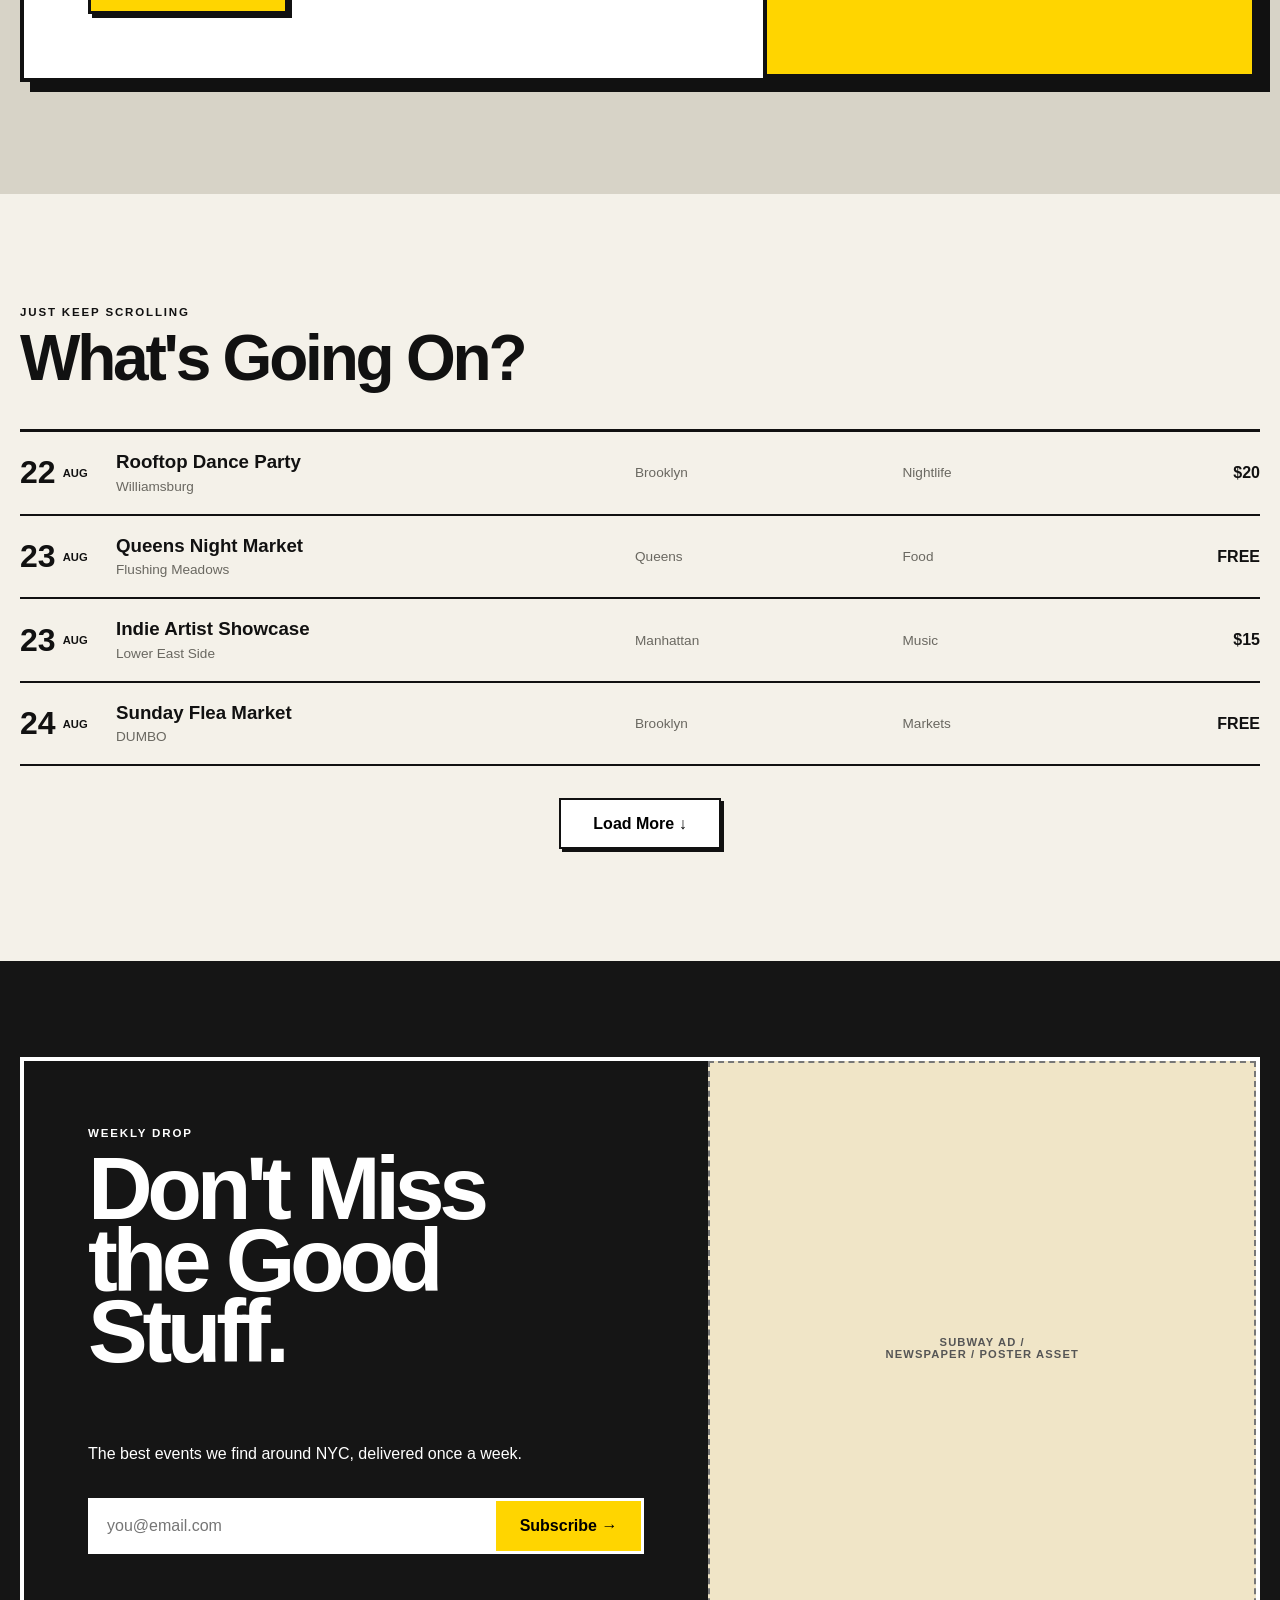
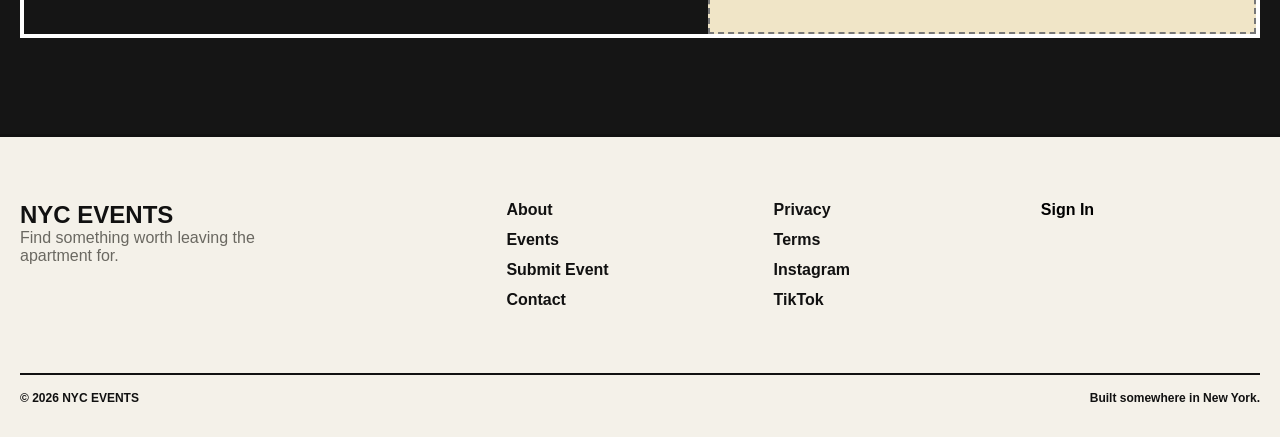
==== commit f7b0d93f: "profile dashboard" ====
--- a/index.html
+++ b/index.html
@@ -37,6 +37,7 @@
         <a href="#featured" class="nav-link">Events</a>
         <a href="#weekend" class="nav-link">This Weekend</a>
         <a href="#free-events" class="nav-link">Free</a>
+        <a href="profile/profile.html" class="nav-link">Profile</a>
 
         <a href="#submit-event" class="nav-link nav-submit">
           Submit Event
@@ -55,13 +56,14 @@
           Log Out
         </button>
 
-        <button
+        <a
           id="profileButton"
+          href="profile/profile.html"
           class="profile-placeholder hidden"
           aria-label="Profile"
         >
           JB
-        </button>
+        </a>
       </nav>
 
     </div>
--- a/styles.css
+++ b/styles.css
@@ -340,12 +340,22 @@
 
   overflow: hidden;
   border-bottom: 3px solid var(--border);
+  background-image: url("assets/background/nycposterresized.png");
+  background-repeat: no-repeat;
+  background-position: center center;
+  background-size: cover;
+  isolation: isolate;
 }
 
 .hero-content {
   position: relative;
   z-index: 5;
   padding: 6rem 0;
+}
+
+.hero > * {
+  position: relative;
+  z-index: 2;
 }
 
 .hero h1 {
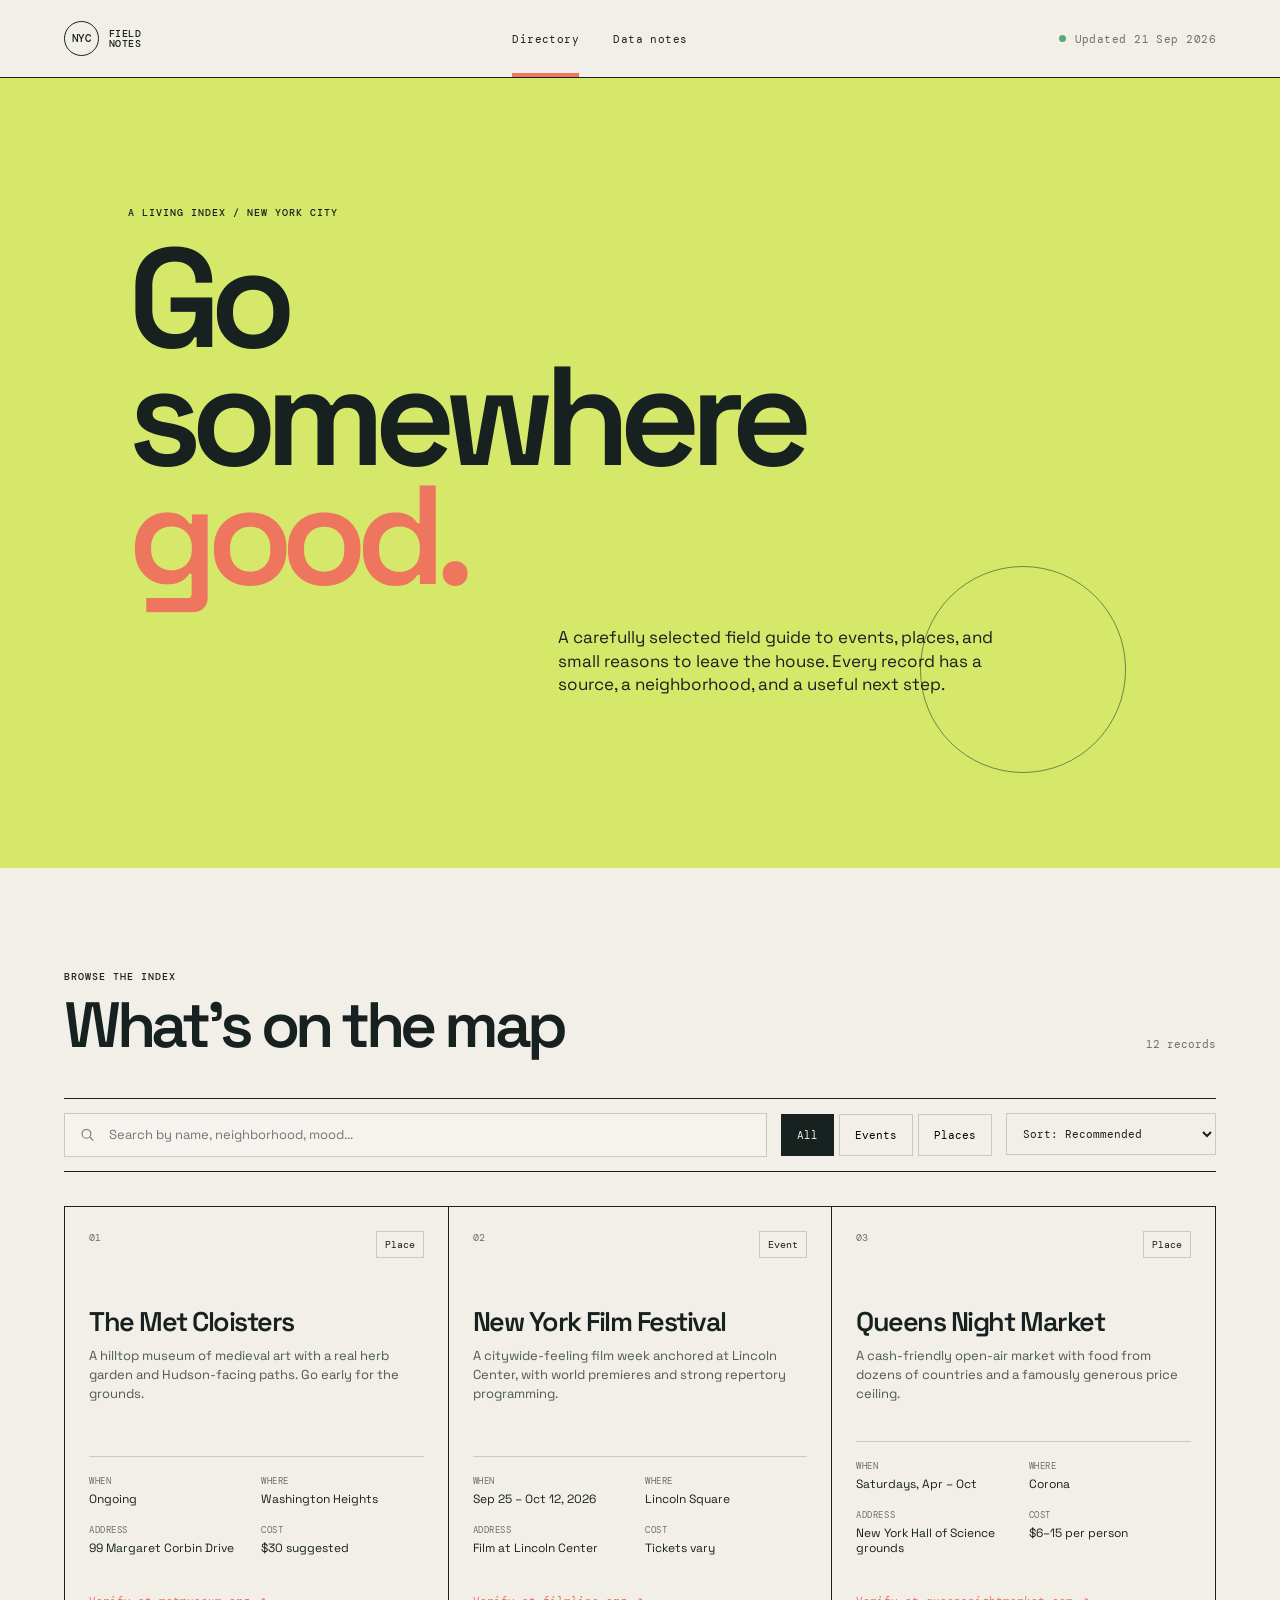
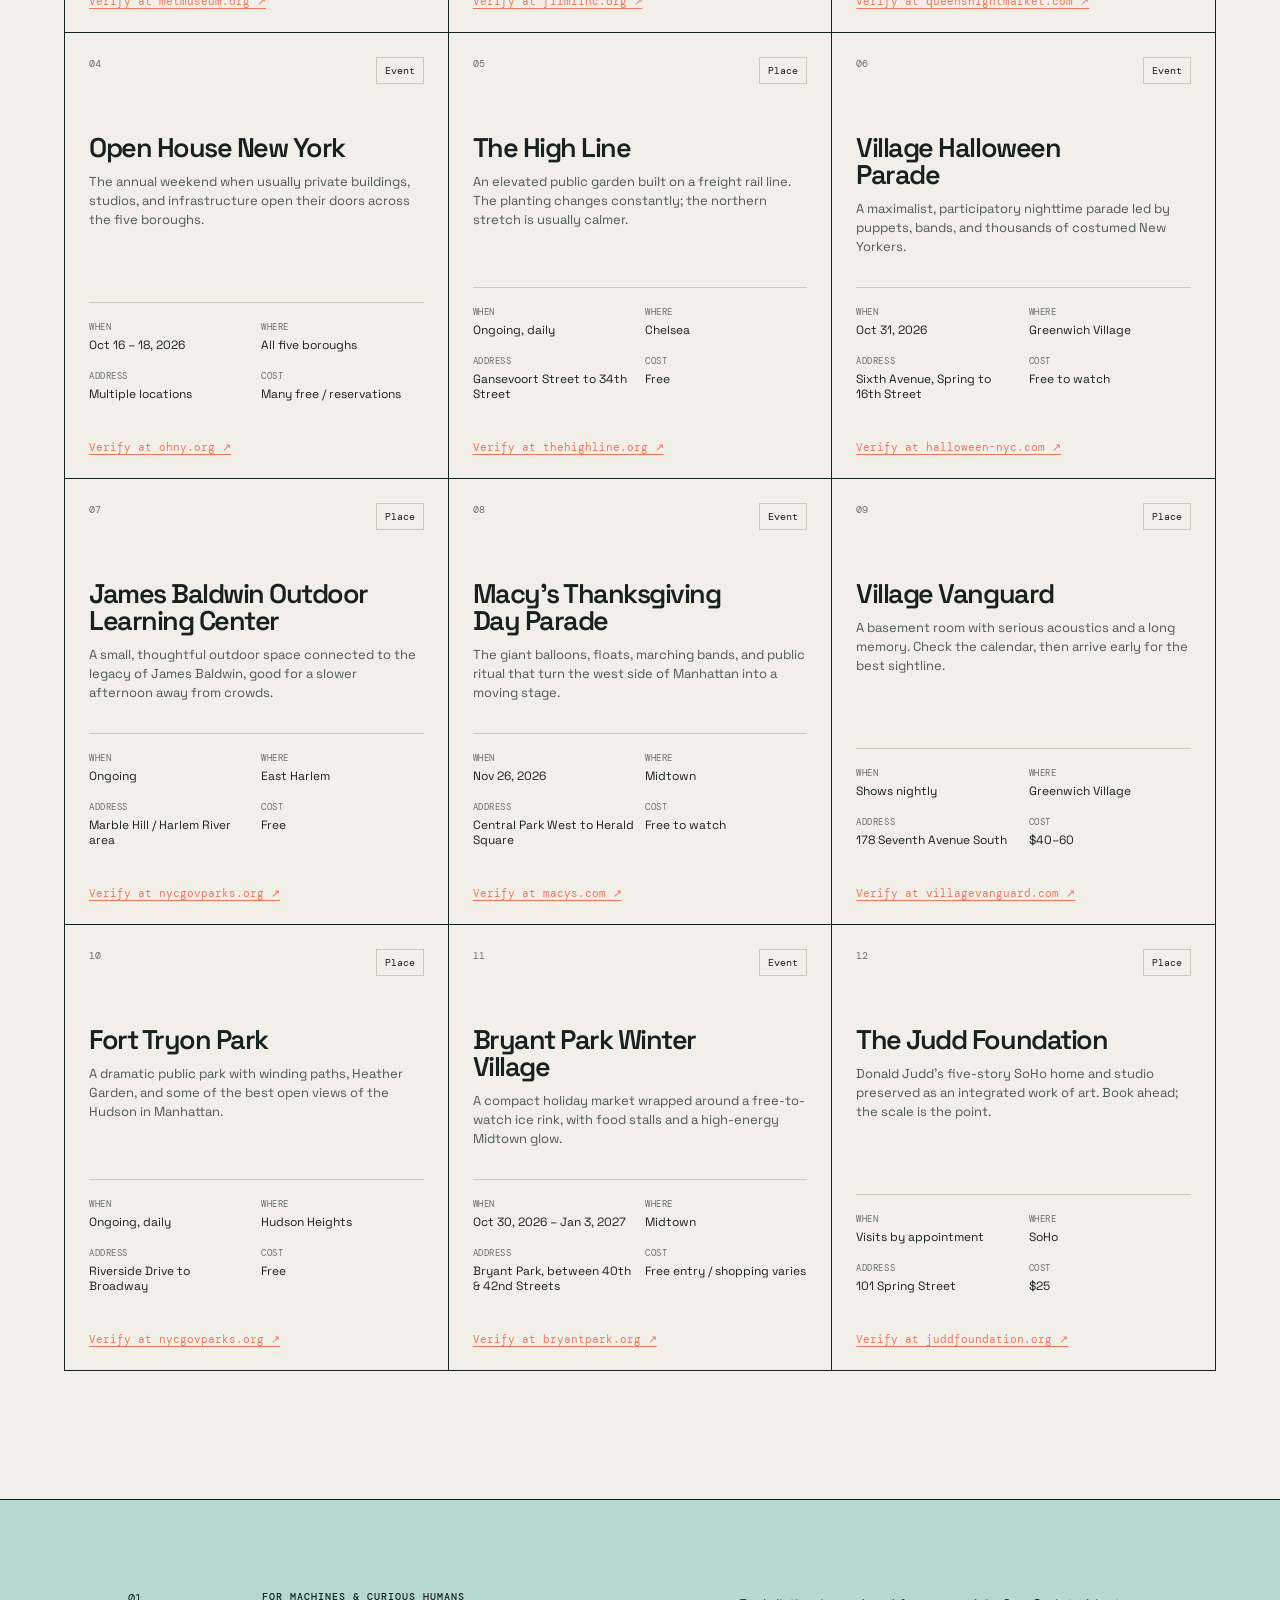
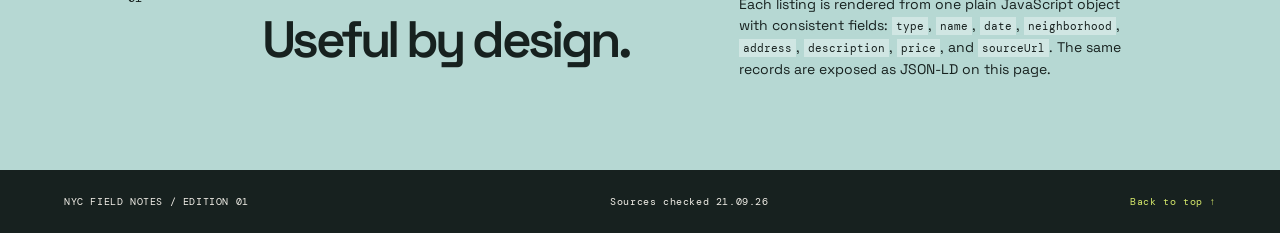
==== commit 6efaec4f: "site design swap" ====
--- a/index.html
+++ b/index.html
@@ -1,1238 +1,45 @@
-<!DOCTYPE html>
+<!doctype html>
 <html lang="en">
-<head>
-  <meta charset="UTF-8" />
-  <meta name="viewport" content="width=device-width, initial-scale=1.0" />
-  <meta
-    name="description"
-    content="Discover events happening across New York City."
-  />
-  <title>NYC Events</title>
+  <head>
+    <meta charset="UTF-8" />
+    <meta name="viewport" content="width=device-width, initial-scale=1.0" />
+    <meta name="description" content="A structured directory of NYC events and places worth checking out." />
+    <title>NYC Field Notes | Events & Places</title>
+    <link rel="preconnect" href="https://fonts.googleapis.com" />
+    <link rel="preconnect" href="https://fonts.gstatic.com" crossorigin />
+    <link href="https://fonts.googleapis.com/css2?family=DM+Mono:wght@400;500&family=Space+Grotesk:wght@400;500;600;700&display=swap" rel="stylesheet" />
+    <link rel="stylesheet" href="styles.css" />
+    <script type="application/ld+json" id="structured-data">{}</script>
+  </head>
+  <body>
+    <header class="site-header">
+      <a class="wordmark" href="./" aria-label="NYC Field Notes home"><span class="wordmark-mark">NYC</span><span>FIELD<br />NOTES</span></a>
+      <nav class="top-nav" aria-label="Primary navigation"><a class="active" href="#directory">Directory</a><a href="#about">Data notes</a></nav>
+      <div class="header-status"><span class="status-dot"></span>Updated 21 Sep 2026</div>
+    </header>
 
-  <link rel="stylesheet" href="styles.css" />
-</head>
+    <main>
+      <section class="intro" id="about">
+        <p class="eyebrow">A living index / New York City</p>
+        <h1>Go somewhere<br /><em>good.</em></h1>
+        <p class="intro-copy">A carefully selected field guide to events, places, and small reasons to leave the house. Every record has a source, a neighborhood, and a useful next step.</p>
+      </section>
 
-<body>
+      <section class="directory" id="directory" aria-labelledby="directory-title">
+        <div class="directory-heading"><div><p class="eyebrow">Browse the index</p><h2 id="directory-title">What's on the map</h2></div><p class="result-count" id="result-count" aria-live="polite"></p></div>
+        <div class="controls" aria-label="Directory filters">
+          <label class="search-box"><span class="sr-only">Search the directory</span><svg aria-hidden="true" viewBox="0 0 24 24"><circle cx="11" cy="11" r="6.5"></circle><path d="m16 16 5 5"></path></svg><input id="search-input" type="search" placeholder="Search by name, neighborhood, mood..." autocomplete="off" /></label>
+          <div class="filter-group" role="group" aria-label="Type"><button class="filter-button selected" data-filter-type="all">All</button><button class="filter-button" data-filter-type="event">Events</button><button class="filter-button" data-filter-type="place">Places</button></div>
+          <label class="sort-select"><span class="sr-only">Sort results</span><select id="sort-select"><option value="recommended">Sort: Recommended</option><option value="soonest">Sort: Soonest</option><option value="name">Sort: A–Z</option><option value="neighborhood">Sort: Neighborhood</option></select></label>
+        </div>
+        <div class="directory-grid" id="directory-grid"></div>
+        <p class="empty-state" id="empty-state" hidden>No records match that search. Try another neighborhood or mood.</p>
+      </section>
 
-  <!-- =========================================
-       HEADER
-  ========================================== -->
+      <section class="data-note" aria-label="Data notes"><div class="note-number">01</div><div><p class="eyebrow">For machines & curious humans</p><h2>Useful by design.</h2></div><p>Each listing is rendered from one plain JavaScript object with consistent fields: <code>type</code>, <code>name</code>, <code>date</code>, <code>neighborhood</code>, <code>address</code>, <code>description</code>, <code>price</code>, and <code>sourceUrl</code>. The same records are exposed as JSON-LD on this page.</p></section>
+    </main>
 
-  <header class="site-header">
-    <div class="container header-inner">
-
-      <a href="#" class="site-name">NYC EVENTS</a>
-
-      <button
-        class="mobile-menu-toggle"
-        id="mobileMenuToggle"
-        aria-label="Open navigation"
-        aria-expanded="false"
-      >
-        ☰
-      </button>
-
-      <nav class="main-nav" id="mainNav" aria-label="Main navigation">
-        <a href="#" class="nav-link">Home</a>
-        <a href="#featured" class="nav-link">Events</a>
-        <a href="#weekend" class="nav-link">This Weekend</a>
-        <a href="#free-events" class="nav-link">Free</a>
-        <a href="profile/profile.html" class="nav-link">Profile</a>
-
-        <a href="#submit-event" class="nav-link nav-submit">
-          Submit Event
-        </a>
-
-        <button class="nav-button search-nav-button" type="button">
-          Search
-        </button>
-
-        <!-- FUTURE: Connect to Supabase authentication -->
-        <button id="signInButton" class="auth-button sign-in-button">
-          Sign In
-        </button>
-
-        <button id="logoutButton" class="auth-button logout-button hidden">
-          Log Out
-        </button>
-
-        <a
-          id="profileButton"
-          href="profile/profile.html"
-          class="profile-placeholder hidden"
-          aria-label="Profile"
-        >
-          JB
-        </a>
-      </nav>
-
-    </div>
-  </header>
-
-
-  <main>
-
-    <!-- =========================================
-         HERO
-    ========================================== -->
-
-    <section class="hero">
-
-      <div class="container hero-content">
-
-        <p class="eyebrow">THE CITY NEVER STOPS.</p>
-
-        <h1>What's Happening<br />in NYC?</h1>
-
-        <p class="hero-description">
-          Parties, concerts, food, art, pop-ups, comedy,
-          markets and everything else happening across
-          the five boroughs.
-        </p>
-
-        <form class="event-search" id="eventSearchForm">
-
-          <div class="search-field search-main">
-            <label for="eventSearch">Find something</label>
-
-            <input
-              type="search"
-              id="eventSearch"
-              placeholder="Concerts, parties, food..."
-            />
-          </div>
-
-          <div class="search-field">
-            <label for="dateFilter">When?</label>
-
-            <select id="dateFilter">
-              <option value="">Any date</option>
-              <option value="today">Today</option>
-              <option value="tonight">Tonight</option>
-              <option value="tomorrow">Tomorrow</option>
-              <option value="weekend">This Weekend</option>
-            </select>
-          </div>
-
-          <div class="search-field">
-            <label for="boroughFilter">Where?</label>
-
-            <select id="boroughFilter">
-              <option value="">All Boroughs</option>
-              <option value="manhattan">Manhattan</option>
-              <option value="brooklyn">Brooklyn</option>
-              <option value="queens">Queens</option>
-              <option value="bronx">The Bronx</option>
-              <option value="staten island">Staten Island</option>
-            </select>
-          </div>
-
-          <div class="search-field">
-            <label for="categoryFilter">What?</label>
-
-            <select id="categoryFilter">
-              <option value="">Everything</option>
-              <option value="music">Music</option>
-              <option value="nightlife">Nightlife</option>
-              <option value="food">Food</option>
-              <option value="art">Art</option>
-              <option value="comedy">Comedy</option>
-              <option value="markets">Markets</option>
-            </select>
-          </div>
-
-          <button class="search-submit" type="submit">
-            Find Events →
-          </button>
-
-        </form>
-
-        <div class="quick-filters" aria-label="Quick filters">
-
-          <button class="quick-filter" data-filter="today">
-            Today
-          </button>
-
-          <button class="quick-filter" data-filter="tonight">
-            Tonight
-          </button>
-
-          <button class="quick-filter" data-filter="tomorrow">
-            Tomorrow
-          </button>
-
-          <button class="quick-filter" data-filter="weekend">
-            This Weekend
-          </button>
-
-          <button class="quick-filter" data-filter="free">
-            Free
-          </button>
-
-          <button class="quick-filter" data-filter="under25">
-            Under $25
-          </button>
-
-        </div>
-
-      </div>
-
-      <div class="hero-bottom-placeholder">
-        <div class="asset-placeholder asset-placeholder--subway" data-image="heroSubway">
-          SUBWAY TILE / NYC TEXTURE ASSET
-        </div>
-      </div>
-
-    </section>
-
-
-    <!-- =========================================
-         FEATURED EVENTS
-    ========================================== -->
-
-    <section class="section" id="featured">
-
-      <div class="container">
-
-        <div class="section-header">
-          <div>
-            <p class="eyebrow">OUR PICKS</p>
-            <h2>Featured in NYC</h2>
-          </div>
-
-          <a href="#" class="section-link">
-            See All Events →
-          </a>
-        </div>
-
-        <div class="event-grid">
-
-          <article
-            class="event-card"
-            data-category="nightlife"
-            data-borough="brooklyn"
-          >
-
-            <div class="event-card-image">
-
-              <div class="asset-placeholder asset-placeholder--photo" data-image="featuredRooftopParty">
-                EVENT IMAGE
-              </div>
-
-              <span class="featured-sticker">
-                FEATURED
-              </span>
-
-              <button
-                class="save-button"
-                aria-label="Save Rooftop Party"
-              >
-                ♡
-              </button>
-
-            </div>
-
-            <div class="event-card-content">
-
-              <div class="event-date-row">
-                <span class="event-date">AUG 22</span>
-                <span class="event-time">9 PM</span>
-              </div>
-
-              <h3>Rooftop Party in Brooklyn</h3>
-
-              <p class="event-location">
-                Williamsburg · Brooklyn
-              </p>
-
-              <p class="event-venue">
-                Skyline Terrace
-              </p>
-
-              <div class="event-card-footer">
-                <span class="event-category">Nightlife</span>
-                <span class="event-price">$20</span>
-              </div>
-
-            </div>
-
-          </article>
-
-
-          <article
-            class="event-card"
-            data-category="food"
-            data-borough="queens"
-          >
-
-            <div class="event-card-image">
-
-              <div class="asset-placeholder asset-placeholder--photo" data-image="featuredNightMarket">
-                EVENT IMAGE
-              </div>
-
-              <button
-                class="save-button"
-                aria-label="Save Queens Night Market"
-              >
-                ♡
-              </button>
-
-            </div>
-
-            <div class="event-card-content">
-
-              <div class="event-date-row">
-                <span class="event-date">AUG 23</span>
-                <span class="event-time">4 PM</span>
-              </div>
-
-              <h3>Queens Night Market</h3>
-
-              <p class="event-location">
-                Flushing Meadows · Queens
-              </p>
-
-              <p class="event-venue">
-                New York Hall of Science
-              </p>
-
-              <div class="event-card-footer">
-                <span class="event-category">Food</span>
-                <span class="event-price">FREE</span>
-              </div>
-
-            </div>
-
-          </article>
-
-
-          <article
-            class="event-card"
-            data-category="comedy"
-            data-borough="manhattan"
-          >
-
-            <div class="event-card-image">
-
-              <div class="asset-placeholder asset-placeholder--poster" data-image="featuredComedy">
-                COMEDY FLYER
-              </div>
-
-              <button class="save-button" aria-label="Save Comedy Show">
-                ♡
-              </button>
-
-            </div>
-
-            <div class="event-card-content">
-
-              <div class="event-date-row">
-                <span class="event-date">AUG 24</span>
-                <span class="event-time">8 PM</span>
-              </div>
-
-              <h3>Late Night Comedy</h3>
-
-              <p class="event-location">
-                Greenwich Village · Manhattan
-              </p>
-
-              <p class="event-venue">
-                Basement Comedy Club
-              </p>
-
-              <div class="event-card-footer">
-                <span class="event-category">Comedy</span>
-                <span class="event-price">$15</span>
-              </div>
-
-            </div>
-
-          </article>
-
-
-          <article
-            class="event-card"
-            data-category="outdoors"
-            data-borough="manhattan"
-          >
-
-            <div class="event-card-image">
-
-              <div class="asset-placeholder asset-placeholder--photo" data-image="featuredMovieNight">
-                EVENT IMAGE
-              </div>
-
-              <span class="featured-sticker">
-                FREE
-              </span>
-
-              <button
-                class="save-button"
-                aria-label="Save Outdoor Movie"
-              >
-                ♡
-              </button>
-
-            </div>
-
-            <div class="event-card-content">
-
-              <div class="event-date-row">
-                <span class="event-date">AUG 25</span>
-                <span class="event-time">7 PM</span>
-              </div>
-
-              <h3>Outdoor Movie Night</h3>
-
-              <p class="event-location">
-                Midtown · Manhattan
-              </p>
-
-              <p class="event-venue">
-                Bryant Park
-              </p>
-
-              <div class="event-card-footer">
-                <span class="event-category">Outdoors</span>
-                <span class="event-price">FREE</span>
-              </div>
-
-            </div>
-
-          </article>
-
-
-          <article
-            class="event-card"
-            data-category="music"
-            data-borough="manhattan"
-          >
-
-            <div class="event-card-image">
-
-              <div class="asset-placeholder asset-placeholder--poster" data-image="featuredLiveMusic">
-                LIVE MUSIC POSTER
-              </div>
-
-              <button
-                class="save-button"
-                aria-label="Save Live Music"
-              >
-                ♡
-              </button>
-
-            </div>
-
-            <div class="event-card-content">
-
-              <div class="event-date-row">
-                <span class="event-date">AUG 26</span>
-                <span class="event-time">8 PM</span>
-              </div>
-
-              <h3>Live on the Lower East Side</h3>
-
-              <p class="event-location">
-                Lower East Side · Manhattan
-              </p>
-
-              <p class="event-venue">
-                Mercury Room
-              </p>
-
-              <div class="event-card-footer">
-                <span class="event-category">Music</span>
-                <span class="event-price">$18</span>
-              </div>
-
-            </div>
-
-          </article>
-
-
-          <article
-            class="event-card"
-            data-category="art"
-            data-borough="brooklyn"
-          >
-
-            <div class="event-card-image">
-
-              <div class="asset-placeholder asset-placeholder--poster" data-image="featuredArtPopup">
-                ART FLYER
-              </div>
-
-              <button
-                class="save-button"
-                aria-label="Save Art Pop-Up"
-              >
-                ♡
-              </button>
-
-            </div>
-
-            <div class="event-card-content">
-
-              <div class="event-date-row">
-                <span class="event-date">AUG 27</span>
-                <span class="event-time">6 PM</span>
-              </div>
-
-              <h3>Bushwick Art Pop-Up</h3>
-
-              <p class="event-location">
-                Bushwick · Brooklyn
-              </p>
-
-              <p class="event-venue">
-                Warehouse 47
-              </p>
-
-              <div class="event-card-footer">
-                <span class="event-category">Art</span>
-                <span class="event-price">$10</span>
-              </div>
-
-            </div>
-
-          </article>
-
-        </div>
-
-      </div>
-
-    </section>
-
-
-    <!-- =========================================
-         BOROUGHS
-    ========================================== -->
-
-    <section class="section borough-section">
-
-      <div class="container">
-
-        <div class="section-header">
-          <div>
-            <p class="eyebrow">EXPLORE THE CITY</p>
-            <h2>Pick a Borough</h2>
-          </div>
-        </div>
-
-        <div class="borough-grid">
-
-          <button class="borough-card" data-borough="manhattan">
-
-            <div class="asset-placeholder asset-placeholder--photo" data-image="boroughManhattan">
-              MANHATTAN IMAGE
-            </div>
-
-            <div class="borough-overlay">
-              <span>Manhattan</span>
-              <small>247 events</small>
-            </div>
-
-          </button>
-
-          <button class="borough-card" data-borough="brooklyn">
-
-            <div class="asset-placeholder asset-placeholder--photo" data-image="boroughBrooklyn">
-              BROOKLYN IMAGE
-            </div>
-
-            <div class="borough-overlay">
-              <span>Brooklyn</span>
-              <small>193 events</small>
-            </div>
-
-          </button>
-
-          <button class="borough-card" data-borough="queens">
-
-            <div class="asset-placeholder asset-placeholder--photo" data-image="boroughQueens">
-              QUEENS IMAGE
-            </div>
-
-            <div class="borough-overlay">
-              <span>Queens</span>
-              <small>121 events</small>
-            </div>
-
-          </button>
-
-          <button class="borough-card" data-borough="bronx">
-
-            <div class="asset-placeholder asset-placeholder--photo" data-image="boroughBronx">
-              BRONX IMAGE
-            </div>
-
-            <div class="borough-overlay">
-              <span>The Bronx</span>
-              <small>68 events</small>
-            </div>
-
-          </button>
-
-          <button class="borough-card" data-borough="staten island">
-
-            <div class="asset-placeholder asset-placeholder--photo" data-image="boroughStatenIsland">
-              STATEN ISLAND IMAGE
-            </div>
-
-            <div class="borough-overlay">
-              <span>Staten Island</span>
-              <small>34 events</small>
-            </div>
-
-          </button>
-
-        </div>
-
-      </div>
-
-    </section>
-
-
-    <!-- =========================================
-         WEEKEND
-    ========================================== -->
-
-    <section class="section weekend-section" id="weekend">
-
-      <div class="container">
-
-        <div class="section-header">
-
-          <div>
-            <p class="eyebrow">FRIDAY → SUNDAY</p>
-            <h2>This Weekend</h2>
-          </div>
-
-          <div class="carousel-controls">
-            <button
-              id="weekendPrevious"
-              aria-label="Previous events"
-            >
-              ←
-            </button>
-
-            <button
-              id="weekendNext"
-              aria-label="Next events"
-            >
-              →
-            </button>
-          </div>
-
-        </div>
-
-        <div class="weekend-carousel" id="weekendCarousel">
-
-          <article class="mini-event-card">
-            <div class="asset-placeholder asset-placeholder--poster" data-image="weekendWarehouseParty">
-              EVENT
-            </div>
-
-            <div class="mini-event-info">
-              <span>FRI · 9 PM</span>
-              <h3>Warehouse Party</h3>
-              <p>Bushwick · $20</p>
-            </div>
-          </article>
-
-
-          <article class="mini-event-card">
-            <div class="asset-placeholder asset-placeholder--photo" data-image="weekendSohoArtWalk">
-              EVENT
-            </div>
-
-            <div class="mini-event-info">
-              <span>SAT · 2 PM</span>
-              <h3>SoHo Art Walk</h3>
-              <p>SoHo · Free</p>
-            </div>
-          </article>
-
-
-          <article class="mini-event-card">
-            <div class="asset-placeholder asset-placeholder--poster" data-image="weekendIndieNight">
-              EVENT
-            </div>
-
-            <div class="mini-event-info">
-              <span>SAT · 8 PM</span>
-              <h3>Indie Night</h3>
-              <p>LES · $18</p>
-            </div>
-          </article>
-
-
-          <article class="mini-event-card">
-            <div class="asset-placeholder asset-placeholder--photo" data-image="weekendBrooklynFlea">
-              EVENT
-            </div>
-
-            <div class="mini-event-info">
-              <span>SUN · 12 PM</span>
-              <h3>Brooklyn Flea</h3>
-              <p>DUMBO · Free</p>
-            </div>
-          </article>
-
-
-          <article class="mini-event-card">
-            <div class="asset-placeholder asset-placeholder--poster" data-image="weekendComedyUnderground">
-              EVENT
-            </div>
-
-            <div class="mini-event-info">
-              <span>SUN · 7 PM</span>
-              <h3>Comedy Underground</h3>
-              <p>Village · $12</p>
-            </div>
-          </article>
-
-
-          <article class="mini-event-card">
-            <div class="asset-placeholder asset-placeholder--photo" data-image="weekendQueensFoodCrawl">
-              EVENT
-            </div>
-
-            <div class="mini-event-info">
-              <span>SUN · 4 PM</span>
-              <h3>Queens Food Crawl</h3>
-              <p>Jackson Heights · $15</p>
-            </div>
-          </article>
-
-        </div>
-
-        <a href="#" class="section-link weekend-link">
-          See Everything This Weekend →
-        </a>
-
-      </div>
-
-    </section>
-
-
-    <!-- =========================================
-         CATEGORIES
-    ========================================== -->
-
-    <section class="section categories-section">
-
-      <div class="container">
-
-        <div class="section-header">
-          <div>
-            <p class="eyebrow">PICK A VIBE</p>
-            <h2>What Are You In The Mood For?</h2>
-          </div>
-        </div>
-
-        <div class="category-grid">
-
-          <button class="category-card" data-category="nightlife">
-            <span class="category-icon">[ SIGN ]</span>
-            <strong>Nightlife</strong>
-          </button>
-
-          <button class="category-card" data-category="music">
-            <span class="category-icon">[ STICKER ]</span>
-            <strong>Music</strong>
-          </button>
-
-          <button class="category-card" data-category="food">
-            <span class="category-icon">[ AWNING ]</span>
-            <strong>Food</strong>
-          </button>
-
-          <button class="category-card" data-category="art">
-            <span class="category-icon">[ POSTER ]</span>
-            <strong>Art</strong>
-          </button>
-
-          <button class="category-card" data-category="comedy">
-            <span class="category-icon">[ FLYER ]</span>
-            <strong>Comedy</strong>
-          </button>
-
-          <button class="category-card" data-category="markets">
-            <span class="category-icon">[ SIGN ]</span>
-            <strong>Markets</strong>
-          </button>
-
-          <button class="category-card" data-category="festivals">
-            <span class="category-icon">[ POSTER ]</span>
-            <strong>Festivals</strong>
-          </button>
-
-          <button class="category-card" data-category="sports">
-            <span class="category-icon">[ STICKER ]</span>
-            <strong>Sports</strong>
-          </button>
-
-          <button class="category-card" data-category="outdoors">
-            <span class="category-icon">[ PARK ]</span>
-            <strong>Outdoors</strong>
-          </button>
-
-          <button class="category-card" data-category="community">
-            <span class="category-icon">[ FLYER ]</span>
-            <strong>Community</strong>
-          </button>
-
-          <button class="category-card" data-category="dating">
-            <span class="category-icon">[ ♥ ]</span>
-            <strong>Dating / Singles</strong>
-          </button>
-
-          <button class="category-card" data-category="classes">
-            <span class="category-icon">[ NOTICE ]</span>
-            <strong>Classes</strong>
-          </button>
-
-        </div>
-
-      </div>
-
-    </section>
-
-
-    <!-- =========================================
-         FREE EVENTS
-    ========================================== -->
-
-    <section class="section free-section" id="free-events">
-
-      <div class="container">
-
-        <div class="section-header">
-
-          <div>
-            <p class="eyebrow">ZERO DOLLARS</p>
-            <h2>Free in NYC</h2>
-
-            <p class="section-description">
-              Because leaving the apartment already costs enough.
-            </p>
-          </div>
-
-          <a href="#" class="section-link">
-            See All Free Events →
-          </a>
-
-        </div>
-
-        <div class="free-event-grid">
-
-          <article class="free-event-card">
-            <div class="asset-placeholder asset-placeholder--poster" data-image="freeMovieNight">
-              FREE EVENT POSTER
-            </div>
-
-            <div>
-              <span>TONIGHT</span>
-              <h3>Summer Movie Night</h3>
-              <p>Bryant Park · Manhattan</p>
-            </div>
-          </article>
-
-          <article class="free-event-card">
-            <div class="asset-placeholder asset-placeholder--photo" data-image="freeOpenStreets">
-              FREE EVENT IMAGE
-            </div>
-
-            <div>
-              <span>SATURDAY</span>
-              <h3>Open Streets Festival</h3>
-              <p>Astoria · Queens</p>
-            </div>
-          </article>
-
-          <article class="free-event-card">
-            <div class="asset-placeholder asset-placeholder--poster" data-image="freeOutdoorJazz">
-              FREE EVENT POSTER
-            </div>
-
-            <div>
-              <span>SUNDAY</span>
-              <h3>Outdoor Jazz</h3>
-              <p>Harlem · Manhattan</p>
-            </div>
-          </article>
-
-          <article class="free-event-card">
-            <div class="asset-placeholder asset-placeholder--photo" data-image="freeBrooklynArtMarket">
-              FREE EVENT IMAGE
-            </div>
-
-            <div>
-              <span>SUNDAY</span>
-              <h3>Brooklyn Art Market</h3>
-              <p>Bed-Stuy · Brooklyn</p>
-            </div>
-          </article>
-
-        </div>
-
-      </div>
-
-    </section>
-
-
-    <!-- =========================================
-         NEIGHBORHOODS
-    ========================================== -->
-
-    <section class="section neighborhood-section">
-
-      <div class="container">
-
-        <div class="section-header">
-          <div>
-            <p class="eyebrow">BLOCK BY BLOCK</p>
-            <h2>Explore the Neighborhoods</h2>
-          </div>
-        </div>
-
-        <div class="neighborhood-grid">
-
-          <button>Williamsburg</button>
-          <button>Bushwick</button>
-          <button>Astoria</button>
-          <button>Lower East Side</button>
-          <button>Harlem</button>
-          <button>Chelsea</button>
-          <button>Flushing</button>
-          <button>SoHo</button>
-          <button>East Village</button>
-          <button>Jackson Heights</button>
-          <button>Bed-Stuy</button>
-          <button>Long Island City</button>
-
-        </div>
-
-      </div>
-
-    </section>
-
-
-    <!-- =========================================
-         SUBMIT EVENT
-    ========================================== -->
-
-    <section class="section submit-section" id="submit-event">
-
-      <div class="container">
-
-        <div class="submit-poster">
-
-          <div class="submit-content">
-
-            <p class="eyebrow">FOR THE PEOPLE MAKING NYC MOVE</p>
-
-            <h2>
-              Hosting<br />
-              Something?
-            </h2>
-
-            <h3>Put it on the map.</h3>
-
-            <p>
-              Promoters, artists, venues, bars, restaurants,
-              collectives and community organizers can submit
-              upcoming events to be discovered by New Yorkers.
-            </p>
-
-            <a href="#" class="primary-cta">
-              Submit an Event →
-            </a>
-
-          </div>
-
-          <div class="submit-art">
-
-            <div class="asset-placeholder asset-placeholder--billboard" data-image="submitPoster">
-              LARGE STREET POSTER
-              <span>/ BILLBOARD ASSET</span>
-            </div>
-
-          </div>
-
-        </div>
-
-      </div>
-
-    </section>
-
-
-    <!-- =========================================
-         EVENT FEED
-    ========================================== -->
-
-    <section class="section feed-section">
-
-      <div class="container">
-
-        <div class="section-header">
-
-          <div>
-            <p class="eyebrow">JUST KEEP SCROLLING</p>
-            <h2>What's Going On?</h2>
-          </div>
-
-        </div>
-
-        <div class="event-feed" id="eventFeed">
-
-          <article class="feed-row">
-            <div class="feed-date">
-              <strong>22</strong>
-              <span>AUG</span>
-            </div>
-
-            <div class="feed-main">
-              <h3>Rooftop Dance Party</h3>
-              <span>Williamsburg</span>
-            </div>
-
-            <span class="feed-borough">Brooklyn</span>
-            <span class="feed-category">Nightlife</span>
-            <strong class="feed-price">$20</strong>
-          </article>
-
-
-          <article class="feed-row">
-            <div class="feed-date">
-              <strong>23</strong>
-              <span>AUG</span>
-            </div>
-
-            <div class="feed-main">
-              <h3>Queens Night Market</h3>
-              <span>Flushing Meadows</span>
-            </div>
-
-            <span class="feed-borough">Queens</span>
-            <span class="feed-category">Food</span>
-            <strong class="feed-price">FREE</strong>
-          </article>
-
-
-          <article class="feed-row">
-            <div class="feed-date">
-              <strong>23</strong>
-              <span>AUG</span>
-            </div>
-
-            <div class="feed-main">
-              <h3>Indie Artist Showcase</h3>
-              <span>Lower East Side</span>
-            </div>
-
-            <span class="feed-borough">Manhattan</span>
-            <span class="feed-category">Music</span>
-            <strong class="feed-price">$15</strong>
-          </article>
-
-
-          <article class="feed-row">
-            <div class="feed-date">
-              <strong>24</strong>
-              <span>AUG</span>
-            </div>
-
-            <div class="feed-main">
-              <h3>Sunday Flea Market</h3>
-              <span>DUMBO</span>
-            </div>
-
-            <span class="feed-borough">Brooklyn</span>
-            <span class="feed-category">Markets</span>
-            <strong class="feed-price">FREE</strong>
-          </article>
-
-
-          <!-- Hidden until "Load More" is clicked -->
-
-          <article class="feed-row feed-extra hidden">
-            <div class="feed-date">
-              <strong>25</strong>
-              <span>AUG</span>
-            </div>
-
-            <div class="feed-main">
-              <h3>Astoria Comedy Night</h3>
-              <span>Astoria</span>
-            </div>
-
-            <span class="feed-borough">Queens</span>
-            <span class="feed-category">Comedy</span>
-            <strong class="feed-price">$12</strong>
-          </article>
-
-
-          <article class="feed-row feed-extra hidden">
-            <div class="feed-date">
-              <strong>26</strong>
-              <span>AUG</span>
-            </div>
-
-            <div class="feed-main">
-              <h3>Gallery Opening</h3>
-              <span>Chelsea</span>
-            </div>
-
-            <span class="feed-borough">Manhattan</span>
-            <span class="feed-category">Art</span>
-            <strong class="feed-price">FREE</strong>
-          </article>
-
-
-          <article class="feed-row feed-extra hidden">
-            <div class="feed-date">
-              <strong>27</strong>
-              <span>AUG</span>
-            </div>
-
-            <div class="feed-main">
-              <h3>Bronx Block Party</h3>
-              <span>Mott Haven</span>
-            </div>
-
-            <span class="feed-borough">Bronx</span>
-            <span class="feed-category">Community</span>
-            <strong class="feed-price">FREE</strong>
-          </article>
-
-        </div>
-
-        <button class="load-more-button" id="loadMoreButton">
-          Load More ↓
-        </button>
-
-      </div>
-
-    </section>
-
-
-    <!-- =========================================
-         NEWSLETTER
-    ========================================== -->
-
-    <section class="newsletter-section">
-
-      <div class="container">
-
-        <div class="newsletter-poster">
-
-          <div class="newsletter-copy">
-
-            <p class="eyebrow">WEEKLY DROP</p>
-
-            <h2>Don't Miss<br />the Good Stuff.</h2>
-
-            <p>
-              The best events we find around NYC,
-              delivered once a week.
-            </p>
-
-            <form id="newsletterForm" class="newsletter-form">
-
-              <label class="sr-only" for="newsletterEmail">
-                Email Address
-              </label>
-
-              <input
-                type="email"
-                id="newsletterEmail"
-                placeholder="you@email.com"
-                required
-              />
-
-              <button type="submit">
-                Subscribe →
-              </button>
-
-            </form>
-
-            <p
-              class="form-message"
-              id="newsletterMessage"
-              aria-live="polite"
-            ></p>
-
-          </div>
-
-          <div class="newsletter-art">
-
-            <div class="asset-placeholder asset-placeholder--poster" data-image="newsletterPoster">
-              SUBWAY AD /
-              <span>NEWSPAPER / POSTER ASSET</span>
-            </div>
-
-          </div>
-
-        </div>
-
-      </div>
-
-    </section>
-
-  </main>
-
-
-  <!-- =========================================
-       FOOTER
-  ========================================== -->
-
-  <footer class="site-footer">
-
-    <div class="container footer-grid">
-
-      <div>
-        <strong class="footer-brand">NYC EVENTS</strong>
-
-        <p>
-          Find something worth leaving the apartment for.
-        </p>
-      </div>
-
-      <div class="footer-links">
-        <a href="#">About</a>
-        <a href="#featured">Events</a>
-        <a href="#submit-event">Submit Event</a>
-        <a href="#">Contact</a>
-      </div>
-
-      <div class="footer-links">
-        <a href="#">Privacy</a>
-        <a href="#">Terms</a>
-        <a href="#">Instagram</a>
-        <a href="#">TikTok</a>
-      </div>
-
-      <div class="footer-links">
-        <button id="footerSignIn">
-          Sign In
-        </button>
-      </div>
-
-    </div>
-
-    <div class="container footer-bottom">
-      <span>© 2026 NYC EVENTS</span>
-      <span>Built somewhere in New York.</span>
-    </div>
-
-  </footer>
-
-
-  <script src="script.js"></script>
-
-</body>
+    <footer class="site-footer"><span>NYC FIELD NOTES / EDITION 01</span><span>Sources checked 21.09.26</span><a href="#directory">Back to top ↑</a></footer>
+    <script src="script.js"></script>
+  </body>
 </html>
--- a/styles.css
+++ b/styles.css
@@ -1,1376 +1,94 @@
-/* ===============================
-   RESET / BASE
-================================ */
-
-*,
-*::before,
-*::after {
-  box-sizing: border-box;
+:root {
+  --ink: #17211f;
+  --paper: #f2efe8;
+  --lime: #d5e86a;
+  --coral: #ef765e;
+  --blue: #b6d8d3;
+  --muted: #68716c;
+  --line: #c9c9bd;
+  --mono: "DM Mono", monospace;
+  --sans: "Space Grotesk", sans-serif;
 }
-
-html {
-  scroll-behavior: smooth;
+* { box-sizing: border-box; }
+html { scroll-behavior: smooth; }
+body { margin: 0; color: var(--ink); background: var(--paper); font-family: var(--sans); }
+a { color: inherit; text-decoration: none; }
+button, input, select { font: inherit; }
+.sr-only { position: absolute; width: 1px; height: 1px; padding: 0; margin: -1px; overflow: hidden; clip: rect(0, 0, 0, 0); white-space: nowrap; border: 0; }
+.site-header { display: flex; align-items: center; justify-content: space-between; min-height: 78px; padding: 0 5vw; border-bottom: 1px solid var(--ink); font: 11px var(--mono); letter-spacing: .04em; }
+.wordmark { display: flex; align-items: center; gap: 10px; font-size: 10px; line-height: .93; font-weight: 500; }
+.wordmark-mark { display: grid; place-items: center; width: 35px; height: 35px; border: 1px solid var(--ink); border-radius: 50%; font-size: 11px; letter-spacing: -.08em; }
+.top-nav { display: flex; gap: 34px; align-self: stretch; align-items: center; }
+.top-nav a { height: 100%; display: grid; place-items: center; position: relative; }
+.top-nav a.active::after { content: ""; position: absolute; bottom: 0; left: 0; right: 0; height: 4px; background: var(--coral); }
+.header-status { display: flex; align-items: center; gap: 9px; color: var(--muted); }
+.status-dot { display: block; width: 7px; height: 7px; background: #57a976; border-radius: 50%; }
+.intro { padding: 10vw 10vw 12vw; position: relative; background: var(--lime); }
+.intro::after { content: ""; position: absolute; right: 12vw; bottom: 12%; width: 16vw; height: 16vw; max-width: 220px; max-height: 220px; border: 1px solid var(--ink); border-radius: 50%; opacity: .5; }
+.eyebrow { margin: 0 0 20px; font: 500 10px var(--mono); letter-spacing: .1em; text-transform: uppercase; }
+h1, h2, p { margin-top: 0; }
+h1 { max-width: 800px; margin-bottom: 32px; font-size: clamp(64px, 11vw, 160px); line-height: .84; letter-spacing: -.08em; font-weight: 600; }
+h1 em { color: var(--coral); font-style: normal; }
+.intro-copy { max-width: 460px; margin-left: 42%; font-size: 17px; line-height: 1.4; }
+.directory { padding: 8vw 5vw 10vw; }
+.directory-heading { display: flex; align-items: end; justify-content: space-between; gap: 20px; margin-bottom: 42px; }
+.directory-heading .eyebrow { margin-bottom: 12px; }
+h2 { margin-bottom: 0; font-size: clamp(32px, 5vw, 70px); line-height: .95; letter-spacing: -.07em; font-weight: 600; }
+.result-count { margin: 0 0 5px; font: 11px var(--mono); color: var(--muted); }
+.controls { display: grid; grid-template-columns: minmax(230px, 1fr) auto 210px; gap: 14px; padding: 14px 0; border-top: 1px solid var(--ink); border-bottom: 1px solid var(--ink); margin-bottom: 34px; }
+.search-box { display: flex; align-items: center; gap: 12px; border: 1px solid var(--line); padding: 0 14px; background: rgba(255,255,255,.25); }
+.search-box svg { width: 17px; height: 17px; fill: none; stroke: var(--muted); stroke-width: 1.5; }
+.search-box input { width: 100%; height: 42px; border: 0; outline: 0; background: transparent; color: var(--ink); font-size: 13px; }
+.filter-group { display: flex; gap: 5px; align-items: center; }
+.filter-button { border: 1px solid var(--line); background: transparent; padding: 0 15px; min-height: 42px; cursor: pointer; font: 11px var(--mono); }
+.filter-button:hover, .filter-button.selected { border-color: var(--ink); background: var(--ink); color: var(--paper); }
+.sort-select select { width: 100%; height: 42px; padding: 0 12px; border: 1px solid var(--line); background: transparent; color: var(--ink); font: 11px var(--mono); cursor: pointer; }
+.directory-grid { display: grid; grid-template-columns: repeat(3, 1fr); gap: 1px; background: var(--ink); border: 1px solid var(--ink); }
+.record { display: flex; min-height: 425px; flex-direction: column; padding: 24px; background: var(--paper); transition: transform .2s ease, background .2s ease; }
+.record:hover { background: #e9e5dc; transform: translateY(-4px); }
+.record-top { display: flex; justify-content: space-between; align-items: start; margin-bottom: 50px; }
+.record-index, .record-type { font: 10px var(--mono); color: var(--muted); }
+.record-type { padding: 6px 8px; border: 1px solid var(--line); color: var(--ink); }
+.record h3 { max-width: 280px; margin: 0 0 12px; font-size: 27px; line-height: 1; letter-spacing: -.055em; font-weight: 600; }
+.record-description { min-height: 65px; margin-bottom: 22px; color: #4e5954; font-size: 13px; line-height: 1.45; }
+.record-meta { display: grid; grid-template-columns: 1fr 1fr; gap: 17px 10px; padding-top: 18px; border-top: 1px solid var(--line); margin-top: auto; }
+.record-meta div { min-width: 0; }
+.record-meta dd { margin-left: 0; }
+.meta-label { display: block; margin-bottom: 5px; color: var(--muted); font: 9px var(--mono); text-transform: uppercase; letter-spacing: .06em; }
+.meta-value { display: block; font-size: 12px; line-height: 1.25; }
+.record-source { display: inline-block; margin-top: 22px; color: var(--coral); font: 11px var(--mono); text-decoration: underline; text-underline-offset: 3px; }
+.empty-state { padding: 80px 0; text-align: center; font: 13px var(--mono); color: var(--muted); }
+.data-note { display: grid; grid-template-columns: 70px 1fr 1fr; gap: 5vw; padding: 7vw 10vw; background: var(--blue); border-top: 1px solid var(--ink); }
+.note-number { font: 12px var(--mono); }
+.data-note .eyebrow { margin-bottom: 13px; }
+.data-note h2 { font-size: clamp(32px, 4vw, 55px); }
+.data-note > p { max-width: 440px; margin: 4px 0 0; font-size: 14px; line-height: 1.55; }
+code { padding: 2px 4px; background: rgba(255,255,255,.35); font: 11px var(--mono); }
+.site-footer { display: flex; justify-content: space-between; padding: 25px 5vw; background: var(--ink); color: var(--paper); font: 10px var(--mono); letter-spacing: .06em; }
+.site-footer a { color: var(--lime); }
+@media (max-width: 850px) {
+  .intro-copy { margin-left: 0; }
+  .intro::after { right: 5vw; bottom: 9%; width: 22vw; height: 22vw; }
+  .controls { grid-template-columns: 1fr; }
+  .filter-group { justify-content: stretch; }
+  .filter-button { flex: 1; }
+  .directory-grid { grid-template-columns: repeat(2, 1fr); }
+  .data-note { grid-template-columns: 40px 1fr; }
+  .data-note > p { grid-column: 2; }
 }
-
-body {
-  margin: 0;
-  background: var(--background);
-  color: var(--text);
-  font-family: Arial, Helvetica, sans-serif;
-}
-
-img {
-  max-width: 100%;
-  display: block;
-}
-
-button,
-input,
-select {
-  font: inherit;
-}
-
-button,
-a {
-  -webkit-tap-highlight-color: transparent;
-}
-
-button {
-  cursor: pointer;
-}
-
-a {
-  color: inherit;
-  text-decoration: none;
-}
-
-h1,
-h2,
-h3,
-p {
-  margin-top: 0;
-}
-
-
-/* ===============================
-   VARIABLES
-================================ */
-
-:root {
-  --background: #f4f1e9;
-  --surface: #ffffff;
-  --text: #111111;
-  --muted: #6a6861;
-
-  --yellow: #ffd500;
-  --green: #126b43;
-  --orange: #ff5a1f;
-  --blue: #165dff;
-  --red: #d92d20;
-
-  --border: #111111;
-  --border-light: #d0ccc2;
-
-  --shadow: 5px 5px 0 #111111;
-
-  --container: 1240px;
-
-  --space-xs: 0.4rem;
-  --space-sm: 0.75rem;
-  --space-md: 1.25rem;
-  --space-lg: 2rem;
-  --space-xl: 4rem;
-  --space-xxl: 7rem;
-}
-
-
-/* ===============================
-   UTILITIES
-================================ */
-
-.container {
-  width: min(calc(100% - 2rem), var(--container));
-  margin-inline: auto;
-}
-
-.hidden {
-  display: none !important;
-}
-
-.sr-only {
-  position: absolute;
-  width: 1px;
-  height: 1px;
-  overflow: hidden;
-  clip: rect(0, 0, 0, 0);
-}
-
-.eyebrow {
-  margin-bottom: 0.65rem;
-  font-size: 0.72rem;
-  font-weight: 900;
-  letter-spacing: 0.16em;
-}
-
-.section {
-  padding: var(--space-xxl) 0;
-}
-
-.section-header {
-  display: flex;
-  justify-content: space-between;
-  align-items: flex-end;
-  gap: 2rem;
-  margin-bottom: 2.5rem;
-}
-
-.section-header h2 {
-  margin: 0;
-  font-size: clamp(2rem, 5vw, 4.5rem);
-  line-height: 0.95;
-  letter-spacing: -0.05em;
-}
-
-.section-description {
-  margin-top: 1rem;
-  color: var(--muted);
-}
-
-.section-link {
-  font-weight: 900;
-  border-bottom: 2px solid currentColor;
-}
-
-
-/* ===============================
-   ACCESSIBILITY
-================================ */
-
-button:focus-visible,
-a:focus-visible,
-input:focus-visible,
-select:focus-visible {
-  outline: 4px solid var(--yellow);
-  outline-offset: 3px;
-}
-
-
-/* ===============================
-   ASSET PLACEHOLDERS
-================================ */
-
-.asset-placeholder {
-  display: flex;
-  align-items: center;
-  justify-content: center;
-  flex-direction: column;
-
-  width: 100%;
-  height: 100%;
-
-  border: 2px dashed #777;
-  background:
-    repeating-linear-gradient(
-      -45deg,
-      #e9e6de,
-      #e9e6de 10px,
-      #dedad1 10px,
-      #dedad1 20px
-    );
-
-  color: #555;
-  text-align: center;
-
-  font-size: 0.7rem;
-  font-weight: 900;
-  letter-spacing: 0.1em;
-}
-
-.asset-placeholder span {
-  display: block;
-}
-
-.asset-placeholder--street-sign {
-  background: var(--green);
-  color: white;
-  border: 4px solid white;
-  outline: 2px solid var(--green);
-}
-
-.asset-placeholder--poster {
-  background: #f0e5c7;
-}
-
-.asset-placeholder--subway {
-  background: #dedad1;
-}
-
-.asset-placeholder--sticker {
-  background: var(--yellow);
-}
-
-.asset-placeholder--photo {
-  background:
-    repeating-linear-gradient(
-      45deg,
-      #ddd,
-      #ddd 12px,
-      #ccc 12px,
-      #ccc 24px
-    );
-}
-
-.asset-placeholder--billboard {
-  background: var(--yellow);
-  border: 4px solid var(--border);
-}
-
-.asset-placeholder.is-image {
-  background-position: center;
-  background-repeat: no-repeat;
-  background-size: cover;
-  border: 0;
-  color: transparent;
-  font-size: 0;
-}
-
-.asset-placeholder.is-image span {
-  display: none;
-}
-
-
-/* ===============================
-   HEADER
-================================ */
-
-.site-header {
-  position: sticky;
-  top: 0;
-  z-index: 1000;
-
-  background: rgba(244, 241, 233, 0.96);
-  border-bottom: 2px solid var(--border);
-  backdrop-filter: blur(10px);
-}
-
-.header-inner {
-  min-height: 76px;
-
-  display: flex;
-  align-items: center;
-  justify-content: space-between;
-}
-
-.site-name {
-  font-weight: 1000;
-  letter-spacing: -0.04em;
-  font-size: 1.3rem;
-}
-
-.main-nav {
-  display: flex;
-  align-items: center;
-  gap: 1.25rem;
-}
-
-.nav-link,
-.nav-button {
-  font-size: 0.88rem;
-  font-weight: 800;
-}
-
-.nav-button {
-  border: 0;
-  background: transparent;
-}
-
-.nav-submit {
-  background: var(--yellow);
-  border: 2px solid var(--border);
-  padding: 0.65rem 0.9rem;
-  transform: rotate(-1deg);
-}
-
-.auth-button {
-  border: 2px solid var(--border);
-  padding: 0.65rem 1rem;
-  font-weight: 900;
-}
-
-.sign-in-button {
-  background: var(--text);
-  color: white;
-}
-
-.logout-button {
-  background: var(--red);
-  color: white;
-}
-
-.profile-placeholder {
-  width: 40px;
-  height: 40px;
-
-  border-radius: 50%;
-  border: 2px solid var(--border);
-
-  background: var(--yellow);
-  font-weight: 900;
-}
-
-.mobile-menu-toggle {
-  display: none;
-  border: 2px solid var(--border);
-  background: white;
-  padding: 0.45rem 0.7rem;
-}
-
-
-/* ===============================
-   HERO
-================================ */
-
-.hero {
-  position: relative;
-  min-height: 750px;
-
-  display: flex;
-  flex-direction: column;
-  justify-content: center;
-
-  overflow: hidden;
-  border-bottom: 3px solid var(--border);
-  background-image: url("assets/background/nycposterresized.png");
-  background-repeat: no-repeat;
-  background-position: center center;
-  background-size: cover;
-  isolation: isolate;
-}
-
-.hero-content {
-  position: relative;
-  z-index: 5;
-  padding: 6rem 0;
-}
-
-.hero > * {
-  position: relative;
-  z-index: 2;
-}
-
-.hero h1 {
-  max-width: 900px;
-
-  margin-bottom: 1.4rem;
-
-  font-size: clamp(4rem, 10vw, 9rem);
-  line-height: 0.78;
-  letter-spacing: -0.075em;
-  text-transform: uppercase;
-}
-
-.hero-description {
-  max-width: 610px;
-
-  font-size: clamp(1rem, 2vw, 1.3rem);
-  line-height: 1.5;
-}
-
-.hero-decoration {
-  position: absolute;
-  z-index: 1;
-}
-
-.hero-decoration-left {
-  top: 80px;
-  right: -30px;
-
-  width: 250px;
-  height: 100px;
-
-  transform: rotate(7deg);
-}
-
-.hero-decoration-right {
-  right: 7%;
-  bottom: 130px;
-
-  width: 180px;
-  height: 220px;
-
-  transform: rotate(-7deg);
-}
-
-.hero-bottom-placeholder {
-  position: absolute;
-  bottom: 0;
-  width: 100%;
-  height: 45px;
-}
-
-
-/* ===============================
-   SEARCH
-================================ */
-
-.event-search {
-  position: relative;
-  z-index: 10;
-
-  display: grid;
-  grid-template-columns: 2fr repeat(3, 1fr) auto;
-
-  max-width: 1150px;
-  margin-top: 3rem;
-
-  border: 3px solid var(--border);
-  background: var(--surface);
-  box-shadow: var(--shadow);
-}
-
-.search-field {
-  padding: 0.75rem 1rem;
-  border-right: 2px solid var(--border);
-}
-
-.search-field label {
-  display: block;
-
-  margin-bottom: 0.3rem;
-
-  font-size: 0.65rem;
-  font-weight: 900;
-  text-transform: uppercase;
-  letter-spacing: 0.08em;
-}
-
-.search-field input,
-.search-field select {
-  width: 100%;
-
-  border: 0;
-  background: transparent;
-
-  color: var(--text);
-  outline: 0;
-}
-
-.search-submit {
-  border: 0;
-  background: var(--yellow);
-
-  padding: 0 1.5rem;
-
-  font-weight: 900;
-}
-
-.quick-filters {
-  display: flex;
-  gap: 0.65rem;
-  flex-wrap: wrap;
-
-  margin-top: 1.75rem;
-}
-
-.quick-filter {
-  padding: 0.55rem 0.9rem;
-
-  border: 2px solid var(--border);
-
-  background: var(--surface);
-
-  font-weight: 800;
-
-  box-shadow: 2px 2px 0 var(--border);
-}
-
-.quick-filter:hover,
-.quick-filter.active {
-  background: var(--yellow);
-}
-
-
-/* ===============================
-   EVENT CARDS
-================================ */
-
-.event-grid {
-  display: grid;
-  grid-template-columns: repeat(3, 1fr);
-  gap: 2rem;
-}
-
-.event-card {
-  position: relative;
-
-  border: 2px solid var(--border);
-  background: var(--surface);
-}
-
-.event-card:nth-child(odd) {
-  transform: rotate(-0.35deg);
-}
-
-.event-card:nth-child(even) {
-  transform: rotate(0.35deg);
-}
-
-.event-card:hover {
-  transform: translateY(-5px);
-  box-shadow: var(--shadow);
-}
-
-.event-card-image {
-  position: relative;
-  aspect-ratio: 4 / 3;
-}
-
-.featured-sticker {
-  position: absolute;
-  left: -8px;
-  top: 15px;
-
-  padding: 0.45rem 0.65rem;
-
-  border: 2px solid var(--border);
-
-  background: var(--yellow);
-
-  font-weight: 900;
-  font-size: 0.7rem;
-
-  transform: rotate(-5deg);
-}
-
-.save-button {
-  position: absolute;
-  right: 12px;
-  top: 12px;
-
-  width: 42px;
-  height: 42px;
-
-  border: 2px solid var(--border);
-
-  background: white;
-
-  font-size: 1.3rem;
-}
-
-.save-button.saved {
-  background: var(--yellow);
-}
-
-.event-card-content {
-  padding: 1.25rem;
-}
-
-.event-date-row {
-  display: flex;
-  justify-content: space-between;
-
-  margin-bottom: 0.8rem;
-
-  font-size: 0.72rem;
-  font-weight: 900;
-}
-
-.event-card h3 {
-  margin-bottom: 0.6rem;
-
-  font-size: 1.35rem;
-  line-height: 1.05;
-}
-
-.event-location,
-.event-venue {
-  margin-bottom: 0.3rem;
-  color: var(--muted);
-  font-size: 0.88rem;
-}
-
-.event-card-footer {
-  display: flex;
-  align-items: center;
-  justify-content: space-between;
-
-  margin-top: 1rem;
-  padding-top: 0.75rem;
-
-  border-top: 1px solid var(--border-light);
-}
-
-.event-category {
-  font-size: 0.7rem;
-  font-weight: 900;
-  text-transform: uppercase;
-}
-
-.event-price {
-  font-weight: 900;
-}
-
-
-/* ===============================
-   BOROUGHS
-================================ */
-
-.borough-section {
-  background: #151515;
-  color: white;
-}
-
-.borough-grid {
-  display: grid;
-  grid-template-columns: 2fr 1fr 1fr;
-  grid-template-rows: repeat(2, 260px);
-  gap: 1rem;
-}
-
-.borough-card {
-  position: relative;
-
-  padding: 0;
-
-  overflow: hidden;
-
-  border: 2px solid white;
-
-  color: white;
-  text-align: left;
-}
-
-.borough-card:first-child {
-  grid-row: span 2;
-}
-
-.borough-overlay {
-  position: absolute;
-  inset: auto 0 0;
-
-  display: flex;
-  justify-content: space-between;
-  align-items: flex-end;
-
-  padding: 1rem;
-
-  background:
-    linear-gradient(
-      transparent,
-      rgba(0, 0, 0, 0.8)
-    );
-}
-
-.borough-overlay span {
-  font-size: 1.45rem;
-  font-weight: 900;
-}
-
-
-/* ===============================
-   WEEKEND
-================================ */
-
-.weekend-section {
-  background: var(--yellow);
-}
-
-.carousel-controls {
-  display: flex;
-  gap: 0.5rem;
-}
-
-.carousel-controls button {
-  width: 48px;
-  height: 48px;
-
-  border: 2px solid var(--border);
-  background: white;
-
-  font-size: 1.4rem;
-}
-
-.weekend-carousel {
-  display: flex;
-  gap: 1rem;
-
-  overflow-x: auto;
-
-  scroll-behavior: smooth;
-  scroll-snap-type: x mandatory;
-
-  scrollbar-width: none;
-}
-
-.weekend-carousel::-webkit-scrollbar {
-  display: none;
-}
-
-.mini-event-card {
-  flex: 0 0 275px;
-
-  scroll-snap-align: start;
-
-  border: 2px solid var(--border);
-
-  background: white;
-}
-
-.mini-event-card > .asset-placeholder {
-  aspect-ratio: 4 / 3;
-}
-
-.mini-event-info {
-  padding: 1rem;
-}
-
-.mini-event-info span {
-  font-size: 0.7rem;
-  font-weight: 900;
-}
-
-.mini-event-info h3 {
-  margin: 0.5rem 0;
-}
-
-.mini-event-info p {
-  margin: 0;
-  color: var(--muted);
-}
-
-.weekend-link {
-  display: inline-block;
-  margin-top: 2rem;
-}
-
-
-/* ===============================
-   CATEGORIES
-================================ */
-
-.category-grid {
-  display: grid;
-  grid-template-columns: repeat(4, 1fr);
-  gap: 1rem;
-}
-
-.category-card {
-  min-height: 150px;
-
-  display: flex;
-  flex-direction: column;
-  justify-content: space-between;
-  align-items: flex-start;
-
-  padding: 1rem;
-
-  border: 2px solid var(--border);
-
-  background: white;
-
-  text-align: left;
-
-  transition: 0.15s ease;
-}
-
-.category-card:nth-child(3n) {
-  transform: rotate(0.6deg);
-}
-
-.category-card:nth-child(4n) {
-  transform: rotate(-0.6deg);
-}
-
-.category-card:hover {
-  background: var(--yellow);
-  box-shadow: var(--shadow);
-}
-
-.category-icon {
-  font-size: 0.65rem;
-  font-weight: 900;
-  color: var(--muted);
-}
-
-.category-card strong {
-  font-size: 1.2rem;
-}
-
-
-/* ===============================
-   FREE EVENTS
-================================ */
-
-.free-section {
-  background: var(--green);
-  color: white;
-}
-
-.free-event-grid {
-  display: grid;
-  grid-template-columns: repeat(2, 1fr);
-  gap: 1.5rem;
-}
-
-.free-event-card {
-  display: grid;
-  grid-template-columns: 140px 1fr;
-
-  min-height: 150px;
-
-  background: white;
-  color: var(--text);
-
-  border: 3px solid var(--border);
-}
-
-.free-event-card > .asset-placeholder {
-  border: 0;
-  border-right: 2px solid var(--border);
-}
-
-.free-event-card > div:last-child {
-  padding: 1rem;
-}
-
-.free-event-card span {
-  font-size: 0.7rem;
-  font-weight: 900;
-}
-
-.free-event-card h3 {
-  margin: 0.5rem 0;
-}
-
-
-/* ===============================
-   NEIGHBORHOODS
-================================ */
-
-.neighborhood-grid {
-  display: flex;
-  flex-wrap: wrap;
-  gap: 1rem;
-}
-
-.neighborhood-grid button {
-  border: 4px solid white;
-  outline: 2px solid var(--green);
-
-  background: var(--green);
-  color: white;
-
-  padding: 0.75rem 1.5rem;
-
-  font-size: clamp(1rem, 2vw, 1.4rem);
-  font-weight: 900;
-
-  box-shadow: 4px 4px 0 #111;
-}
-
-.neighborhood-grid button:nth-child(even) {
-  transform: rotate(1deg);
-}
-
-.neighborhood-grid button:nth-child(odd) {
-  transform: rotate(-1deg);
-}
-
-
-/* ===============================
-   SUBMIT EVENT
-================================ */
-
-.submit-section {
-  background: #d7d3c7;
-}
-
-.submit-poster {
-  display: grid;
-  grid-template-columns: 1fr 1fr;
-
-  border: 4px solid var(--border);
-
-  background: white;
-
-  box-shadow: 10px 10px 0 var(--border);
-}
-
-.submit-content {
-  padding: clamp(2rem, 5vw, 5rem);
-}
-
-.submit-content h2 {
-  margin-bottom: 1rem;
-
-  font-size: clamp(4rem, 8vw, 8rem);
-  line-height: 0.8;
-  letter-spacing: -0.07em;
-  text-transform: uppercase;
-}
-
-.submit-content h3 {
-  font-size: 2rem;
-}
-
-.submit-content p {
-  max-width: 550px;
-  line-height: 1.6;
-}
-
-.primary-cta {
-  display: inline-block;
-
-  margin-top: 1rem;
-
-  padding: 1rem 1.5rem;
-
-  border: 3px solid var(--border);
-
-  background: var(--yellow);
-
-  font-weight: 900;
-
-  box-shadow: 4px 4px 0 var(--border);
-}
-
-.submit-art {
-  min-height: 500px;
-}
-
-
-/* ===============================
-   EVENT FEED
-================================ */
-
-.event-feed {
-  border-top: 3px solid var(--border);
-}
-
-.feed-row {
-  display: grid;
-  grid-template-columns: 80px 2fr 1fr 1fr 90px;
-  align-items: center;
-  gap: 1rem;
-
-  padding: 1.2rem 0;
-
-  border-bottom: 2px solid var(--border);
-}
-
-.feed-date {
-  display: flex;
-  align-items: center;
-  gap: 0.45rem;
-}
-
-.feed-date strong {
-  font-size: 2rem;
-}
-
-.feed-date span {
-  font-size: 0.7rem;
-  font-weight: 900;
-}
-
-.feed-main h3 {
-  margin: 0 0 0.2rem;
-}
-
-.feed-main span,
-.feed-borough,
-.feed-category {
-  color: var(--muted);
-  font-size: 0.85rem;
-}
-
-.feed-price {
-  text-align: right;
-}
-
-.load-more-button {
-  display: block;
-
-  margin: 2rem auto 0;
-
-  padding: 0.9rem 2rem;
-
-  border: 2px solid var(--border);
-
-  background: white;
-
-  font-weight: 900;
-
-  box-shadow: 3px 3px 0 var(--border);
-}
-
-
-/* ===============================
-   NEWSLETTER
-================================ */
-
-.newsletter-section {
-  padding: 6rem 0;
-  background: #151515;
-  color: white;
-}
-
-.newsletter-poster {
-  display: grid;
-  grid-template-columns: 1fr 0.8fr;
-
-  border: 4px solid white;
-}
-
-.newsletter-copy {
-  padding: clamp(2rem, 5vw, 5rem);
-}
-
-.newsletter-copy h2 {
-  font-size: clamp(3.5rem, 7vw, 7rem);
-  line-height: 0.8;
-  letter-spacing: -0.06em;
-}
-
-.newsletter-copy > p {
-  max-width: 500px;
-  line-height: 1.5;
-}
-
-.newsletter-art {
-  min-height: 400px;
-}
-
-.newsletter-form {
-  display: flex;
-
-  max-width: 560px;
-
-  margin-top: 2rem;
-
-  border: 3px solid white;
-}
-
-.newsletter-form input {
-  flex: 1;
-
-  min-width: 0;
-
-  border: 0;
-  padding: 1rem;
-
-  outline: none;
-}
-
-.newsletter-form button {
-  border: 0;
-
-  padding: 0 1.5rem;
-
-  background: var(--yellow);
-
-  font-weight: 900;
-}
-
-.form-message {
-  margin-top: 1rem;
-  font-weight: 700;
-}
-
-
-/* ===============================
-   FOOTER
-================================ */
-
-.site-footer {
-  padding: 4rem 0 2rem;
-
-  background: var(--background);
-
-  border-top: 3px solid var(--border);
-}
-
-.footer-grid {
-  display: grid;
-  grid-template-columns: 2fr repeat(3, 1fr);
-  gap: 3rem;
-}
-
-.footer-brand {
-  font-size: 1.5rem;
-}
-
-.footer-grid p {
-  max-width: 300px;
-  color: var(--muted);
-}
-
-.footer-links {
-  display: flex;
-  flex-direction: column;
-  align-items: flex-start;
-  gap: 0.75rem;
-}
-
-.footer-links a,
-.footer-links button {
-  font-weight: 700;
-}
-
-.footer-links button {
-  border: 0;
-  padding: 0;
-  background: transparent;
-}
-
-.footer-bottom {
-  display: flex;
-  justify-content: space-between;
-
-  margin-top: 4rem;
-  padding-top: 1rem;
-
-  border-top: 2px solid var(--border);
-
-  font-size: 0.75rem;
-  font-weight: 700;
-}
-
-
-/* ===============================
-   TABLET
-================================ */
-
-@media (max-width: 1000px) {
-
-  .event-search {
-    grid-template-columns: repeat(2, 1fr);
-  }
-
-  .search-main {
-    grid-column: span 2;
-  }
-
-  .search-field {
-    border-bottom: 2px solid var(--border);
-  }
-
-  .search-submit {
-    min-height: 65px;
-  }
-
-  .event-grid {
-    grid-template-columns: repeat(2, 1fr);
-  }
-
-  .category-grid {
-    grid-template-columns: repeat(3, 1fr);
-  }
-
-  .borough-grid {
-    grid-template-columns: repeat(2, 1fr);
-    grid-template-rows: repeat(3, 220px);
-  }
-
-  .borough-card:first-child {
-    grid-row: auto;
-    grid-column: span 2;
-  }
-
-  .submit-poster,
-  .newsletter-poster {
-    grid-template-columns: 1fr;
-  }
-
-  .submit-art,
-  .newsletter-art {
-    min-height: 300px;
-  }
-
-}
-
-
-/* ===============================
-   MOBILE NAVIGATION
-================================ */
-
-@media (max-width: 850px) {
-
-  .mobile-menu-toggle {
-    display: block;
-  }
-
-  .main-nav {
-    position: absolute;
-
-    top: 76px;
-    left: 0;
-    right: 0;
-
-    display: none;
-    flex-direction: column;
-    align-items: stretch;
-
-    padding: 1.5rem;
-
-    background: var(--background);
-
-    border-bottom: 3px solid var(--border);
-  }
-
-  .main-nav.open {
-    display: flex;
-  }
-
-  .nav-link,
-  .nav-button,
-  .auth-button {
-    width: 100%;
-    padding: 0.8rem;
-
-    border: 2px solid var(--border);
-
-    text-align: left;
-  }
-
-}
-
-
-/* ===============================
-   MOBILE
-================================ */
-
-@media (max-width: 700px) {
-
-  :root {
-    --space-xxl: 4.5rem;
-  }
-
-  .section-header {
-    display: block;
-  }
-
-  .section-link {
-    display: inline-block;
-    margin-top: 1.2rem;
-  }
-
-  .hero {
-    min-height: auto;
-  }
-
-  .hero-content {
-    padding: 5rem 0 7rem;
-  }
-
-  .hero h1 {
-    font-size: clamp(3.8rem, 18vw, 7rem);
-  }
-
-  .hero-decoration-left {
-    top: 20px;
-    right: -50px;
-
-    width: 160px;
-    height: 65px;
-  }
-
-  .hero-decoration-right {
-    display: none;
-  }
-
-  .event-search {
-    display: block;
-  }
-
-  .search-field {
-    border-right: 0;
-    border-bottom: 2px solid var(--border);
-  }
-
-  .search-submit {
-    width: 100%;
-    padding: 1rem;
-  }
-
-  .event-grid {
-    grid-template-columns: 1fr;
-  }
-
-  .borough-grid {
-    display: flex;
-    overflow-x: auto;
-  }
-
-  .borough-card,
-  .borough-card:first-child {
-    flex: 0 0 80%;
-    height: 300px;
-  }
-
-  .category-grid {
-    grid-template-columns: repeat(2, 1fr);
-  }
-
-  .free-event-grid {
-    grid-template-columns: 1fr;
-  }
-
-  .feed-row {
-    grid-template-columns: 60px 1fr auto;
-  }
-
-  .feed-borough,
-  .feed-category {
-    display: none;
-  }
-
-  .newsletter-form {
-    display: block;
-  }
-
-  .newsletter-form input,
-  .newsletter-form button {
-    width: 100%;
-    min-height: 55px;
-  }
-
-  .footer-grid {
-    grid-template-columns: repeat(2, 1fr);
-  }
-
-  .footer-grid > div:first-child {
-    grid-column: span 2;
-  }
-
-  .footer-bottom {
-    display: block;
-  }
-
-  .footer-bottom span {
-    display: block;
-    margin-bottom: 0.5rem;
-  }
-
-}
-
-
-/* ===============================
-   SMALL MOBILE
-================================ */
-
-@media (max-width: 450px) {
-
-  .category-grid {
-    grid-template-columns: 1fr 1fr;
-  }
-
-  .category-card {
-    min-height: 120px;
-  }
-
-  .free-event-card {
-    grid-template-columns: 110px 1fr;
-  }
-
+@media (max-width: 560px) {
+  .site-header { min-height: 65px; padding: 0 20px; }
+  .top-nav { gap: 15px; }
+  .header-status { display: none; }
+  .intro { padding: 80px 25px 120px; }
+  h1 { font-size: 74px; }
+  .intro-copy { max-width: 290px; font-size: 15px; }
+  .directory { padding: 70px 20px 80px; }
+  .directory-heading { display: block; margin-bottom: 30px; }
+  .result-count { margin-top: 20px; }
+  .directory-grid { grid-template-columns: 1fr; }
+  .record { min-height: 390px; }
+  .data-note { grid-template-columns: 1fr; padding: 65px 25px; gap: 20px; }
+  .data-note > p { grid-column: 1; }
+  .site-footer { flex-wrap: wrap; gap: 15px; padding: 22px 20px; }
 }
